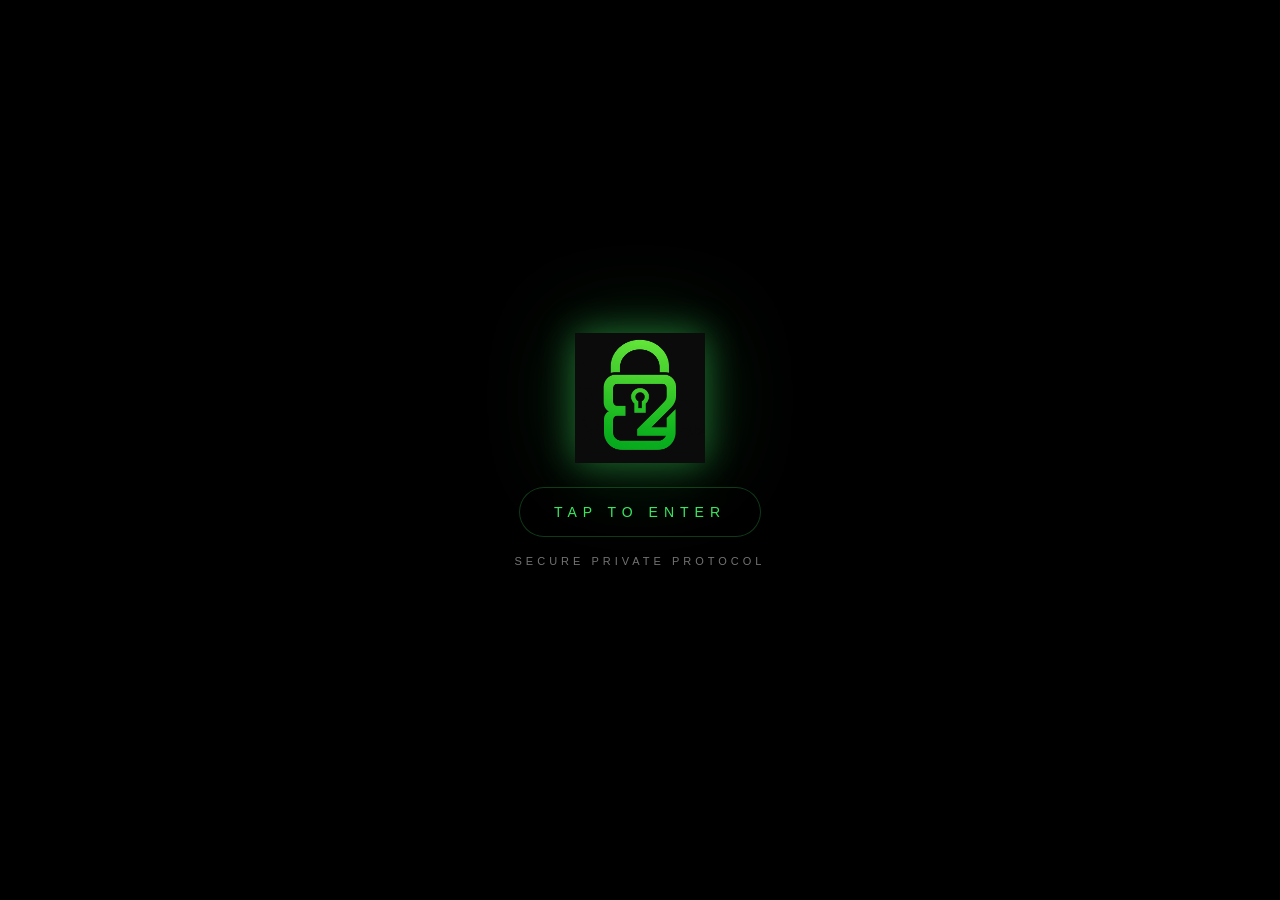
==== index.html @ a64d8795 "Add files via upload" ====
<!DOCTYPE html>
<html lang="it">
<head>
<meta charset="UTF-8">
<meta name="viewport" content="width=device-width,height=device-height,initial-scale=1.0,user-scalable=no">

<title>GG84 — Secure Private Protocol</title>

<style>

html,
body{
    margin:0;
    padding:0;
    width:100%;
    height:100%;
    overflow:hidden;
    background:#000;
    font-family:Arial,sans-serif;
}

/* ───────────────────────────── */

#introVideo{
    position:fixed;
    inset:0;
    width:100%;
    height:100%;
    object-fit:cover;
    background:#000;
}

/* ───────────────────────────── */

#overlay{
    position:fixed;
    inset:0;

    display:flex;
    flex-direction:column;
    align-items:center;
    justify-content:center;

    background:
    radial-gradient(
        circle at center,
        rgba(0,0,0,0.15),
        rgba(0,0,0,0.72)
    );

    z-index:20;

    backdrop-filter:blur(2px);

    transition:opacity 0.6s ease;
}

/* ───────────────────────────── */

#logo{
    width:130px;
    height:130px;
    object-fit:contain;

    margin-bottom:24px;

    filter:
        drop-shadow(0 0 18px rgba(57,231,95,0.45))
        drop-shadow(0 0 42px rgba(57,231,95,0.18));
}

/* ───────────────────────────── */

#enter{
    color:#39e75f;

    font-size:14px;
    letter-spacing:6px;

    padding:16px 34px;

    border:1px solid rgba(57,231,95,0.25);
    border-radius:40px;

    background:rgba(0,0,0,0.35);

    backdrop-filter:blur(10px);

    cursor:pointer;

    transition:0.25s;

    user-select:none;
}

#enter:hover{
    transform:scale(1.03);

    border-color:rgba(57,231,95,0.55);

    box-shadow:
        0 0 20px rgba(57,231,95,0.18),
        0 0 60px rgba(57,231,95,0.08);
}

/* ───────────────────────────── */

#subtitle{
    margin-top:18px;

    color:rgba(255,255,255,0.45);

    font-size:11px;

    letter-spacing:4px;
}

/* ───────────────────────────── */

#skip{
    position:fixed;

    bottom:38px;
    left:50%;

    transform:translateX(-50%);

    z-index:15;

    color:rgba(255,255,255,0.45);

    font-size:12px;

    letter-spacing:4px;

    padding:10px 18px;

    border:1px solid rgba(255,255,255,0.08);
    border-radius:30px;

    backdrop-filter:blur(10px);

    cursor:pointer;

    transition:0.25s;

    display:none;
}

#skip:hover{
    color:#39e75f;

    border-color:rgba(57,231,95,0.35);

    box-shadow:0 0 20px rgba(57,231,95,0.18);
}

</style>
</head>

<body>

<!-- VIDEO -->

<video
    id="introVideo"
    playsinline
    preload="auto"
>
    <source src="index.mp4" type="video/mp4">
</video>

<!-- OVERLAY ENTER -->

<div id="overlay">

    <img
        src="logo3.png"
        id="logo"
        alt="GG84 Logo"
    >

    <div id="enter">
        TAP TO ENTER
    </div>

    <div id="subtitle">
        SECURE PRIVATE PROTOCOL
    </div>

</div>

<!-- SKIP -->

<div id="skip">
    TAP TO SKIP
</div>

<script>

const video     = document.getElementById("introVideo");
const overlay   = document.getElementById("overlay");
const enterBtn  = document.getElementById("enter");
const skipBtn   = document.getElementById("skip");

/* ───────────────────────────── */

function goHome(){

    window.location.href = "home.html";

}

/* ───────────────────────────── */

async function startExperience(){

    try{

        overlay.style.opacity = "0";

        setTimeout(() => {

            overlay.style.display = "none";

        }, 600);

        skipBtn.style.display = "block";

        video.muted = false;

        video.volume = 1;

        await video.play();

    }catch(err){

        console.log(err);

    }

}

/* ───────────────────────────── */

// TAP TO ENTER

enterBtn.addEventListener("click", startExperience);

/* ───────────────────────────── */

// redirect fine video

video.addEventListener("ended", goHome);

/* ───────────────────────────── */

// skip manuale

skipBtn.addEventListener("click", goHome);

</script>

</body>
</html>
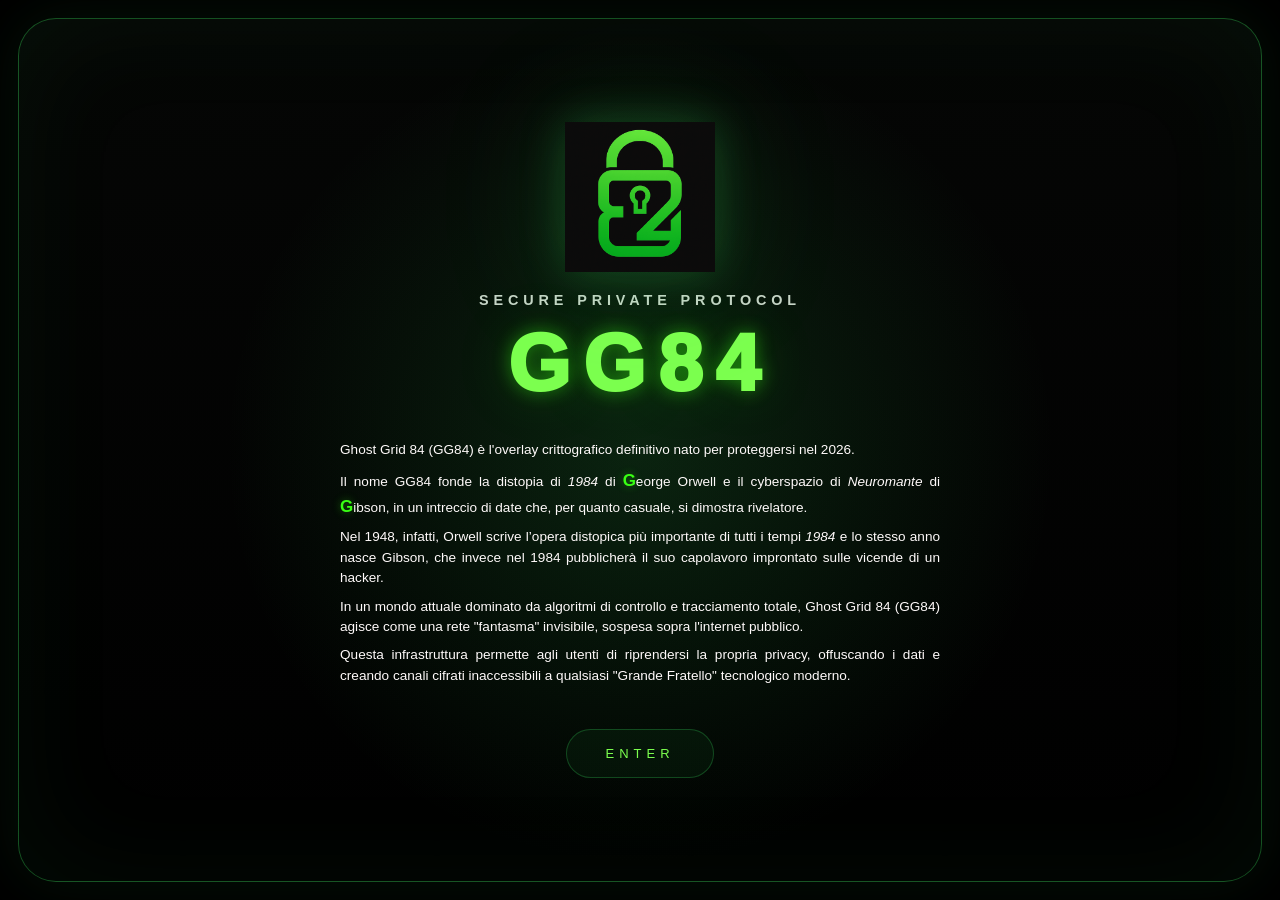
==== commit 8a116075: "Add files via upload" ====
--- a/index.html
+++ b/index.html
@@ -1,265 +1,256 @@
-<!DOCTYPE html>
-<html lang="it">
-<head>
-<meta charset="UTF-8">
-<meta name="viewport" content="width=device-width,height=device-height,initial-scale=1.0,user-scalable=no">
-
-<title>GG84 — Secure Private Protocol</title>
-
-<style>
-
-html,
-body{
-    margin:0;
-    padding:0;
-    width:100%;
-    height:100%;
-    overflow:hidden;
-    background:#000;
-    font-family:Arial,sans-serif;
-}
-
-/* ───────────────────────────── */
-
-#introVideo{
-    position:fixed;
-    inset:0;
-    width:100%;
-    height:100%;
-    object-fit:cover;
-    background:#000;
-}
-
-/* ───────────────────────────── */
-
-#overlay{
-    position:fixed;
-    inset:0;
-
-    display:flex;
-    flex-direction:column;
-    align-items:center;
-    justify-content:center;
-
-    background:
-    radial-gradient(
-        circle at center,
-        rgba(0,0,0,0.15),
-        rgba(0,0,0,0.72)
-    );
-
-    z-index:20;
-
-    backdrop-filter:blur(2px);
-
-    transition:opacity 0.6s ease;
-}
-
-/* ───────────────────────────── */
-
-#logo{
-    width:130px;
-    height:130px;
-    object-fit:contain;
-
-    margin-bottom:24px;
-
-    filter:
-        drop-shadow(0 0 18px rgba(57,231,95,0.45))
-        drop-shadow(0 0 42px rgba(57,231,95,0.18));
-}
-
-/* ───────────────────────────── */
-
-#enter{
-    color:#39e75f;
-
-    font-size:14px;
-    letter-spacing:6px;
-
-    padding:16px 34px;
-
-    border:1px solid rgba(57,231,95,0.25);
-    border-radius:40px;
-
-    background:rgba(0,0,0,0.35);
-
-    backdrop-filter:blur(10px);
-
-    cursor:pointer;
-
-    transition:0.25s;
-
-    user-select:none;
-}
-
-#enter:hover{
-    transform:scale(1.03);
-
-    border-color:rgba(57,231,95,0.55);
-
-    box-shadow:
-        0 0 20px rgba(57,231,95,0.18),
-        0 0 60px rgba(57,231,95,0.08);
-}
-
-/* ───────────────────────────── */
-
-#subtitle{
-    margin-top:18px;
-
-    color:rgba(255,255,255,0.45);
-
-    font-size:11px;
-
-    letter-spacing:4px;
-}
-
-/* ───────────────────────────── */
-
-#skip{
-    position:fixed;
-
-    bottom:38px;
-    left:50%;
-
-    transform:translateX(-50%);
-
-    z-index:15;
-
-    color:rgba(255,255,255,0.45);
-
-    font-size:12px;
-
-    letter-spacing:4px;
-
-    padding:10px 18px;
-
-    border:1px solid rgba(255,255,255,0.08);
-    border-radius:30px;
-
-    backdrop-filter:blur(10px);
-
-    cursor:pointer;
-
-    transition:0.25s;
-
-    display:none;
-}
-
-#skip:hover{
-    color:#39e75f;
-
-    border-color:rgba(57,231,95,0.35);
-
-    box-shadow:0 0 20px rgba(57,231,95,0.18);
-}
-
-</style>
-</head>
-
-<body>
-
-<!-- VIDEO -->
-
-<video
-    id="introVideo"
-    playsinline
-    preload="auto"
->
-    <source src="index.mp4" type="video/mp4">
-</video>
-
-<!-- OVERLAY ENTER -->
-
-<div id="overlay">
-
-    <img
-        src="logo3.png"
-        id="logo"
-        alt="GG84 Logo"
-    >
-
-    <div id="enter">
-        TAP TO ENTER
-    </div>
-
-    <div id="subtitle">
-        SECURE PRIVATE PROTOCOL
-    </div>
-
-</div>
-
-<!-- SKIP -->
-
-<div id="skip">
-    TAP TO SKIP
-</div>
-
-<script>
-
-const video     = document.getElementById("introVideo");
-const overlay   = document.getElementById("overlay");
-const enterBtn  = document.getElementById("enter");
-const skipBtn   = document.getElementById("skip");
-
-/* ───────────────────────────── */
-
-function goHome(){
-
-    window.location.href = "home.html";
-
-}
-
-/* ───────────────────────────── */
-
-async function startExperience(){
-
-    try{
-
-        overlay.style.opacity = "0";
-
-        setTimeout(() => {
-
-            overlay.style.display = "none";
-
-        }, 600);
-
-        skipBtn.style.display = "block";
-
-        video.muted = false;
-
-        video.volume = 1;
-
-        await video.play();
-
-    }catch(err){
-
-        console.log(err);
-
-    }
-
-}
-
-/* ───────────────────────────── */
-
-// TAP TO ENTER
-
-enterBtn.addEventListener("click", startExperience);
-
-/* ───────────────────────────── */
-
-// redirect fine video
-
-video.addEventListener("ended", goHome);
-
-/* ───────────────────────────── */
-
-// skip manuale
-
-skipBtn.addEventListener("click", goHome);
-
-</script>
-
-</body>
+<!DOCTYPE html>
+<html lang="it">
+<head>
+<meta charset="UTF-8">
+<meta name="viewport" content="width=device-width,height=device-height,initial-scale=1.0,user-scalable=no">
+
+<title>GG84 — Secure Private Protocol</title>
+
+<style>
+
+:root{
+    --green:#39ff14;
+    --green-soft:#39e75f;
+    --green-glow:rgba(57,231,95,0.18);
+
+    --bg:#000;
+    --text:#e8f5ea;
+    --muted:#7a8c7d;
+}
+
+*{
+    margin:0;
+    padding:0;
+    box-sizing:border-box;
+}
+
+html,
+body{
+    width:100%;
+    height:100%;
+    overflow:hidden;
+
+    background:#000;
+
+    font-family:
+    "Segoe UI",
+    Arial,
+    sans-serif;
+
+    color:var(--text);
+}
+
+/* ───────────────────────────── */
+
+.cover{
+
+    position:fixed;
+
+    top:18px;
+    left:18px;
+    right:18px;
+    bottom:18px;
+
+    display:flex;
+    flex-direction:column;
+
+    align-items:center;
+    justify-content:center;
+
+    text-align:center;
+
+    overflow:hidden;
+
+    border:1px solid rgba(57,231,95,0.35);
+
+    border-radius:38px;
+
+    box-shadow:
+        inset 0 0 120px rgba(57,231,95,0.05),
+        0 0 60px rgba(57,231,95,0.08);
+
+    background:
+    radial-gradient(
+        circle at center,
+        rgba(57,231,95,0.14),
+        transparent 55%
+    ),
+    linear-gradient(
+        180deg,
+        #050605 0%,
+        #000 100%
+    );
+}
+
+/* ───────────────────────────── */
+
+.cover img.logo{
+
+    width:150px;
+    height:150px;
+
+    object-fit:contain;
+
+    margin-bottom:20px;
+
+    filter:
+        drop-shadow(0 0 22px rgba(57,231,95,0.22))
+        drop-shadow(0 0 60px rgba(57,231,95,0.14));
+}
+
+/* ───────────────────────────── */
+
+.subtitle{
+
+    margin-bottom:10px;
+
+    font-size:0.9rem;
+
+    font-weight:700;
+
+    letter-spacing:0.34em;
+
+    color:#c8d5c8;
+
+    text-transform:uppercase;
+}
+
+/* ───────────────────────────── */
+
+h1{
+
+    margin:0;
+
+    font-size:5rem;
+
+    font-weight:950;
+
+    letter-spacing:0.16em;
+
+    color:#7cff4f;
+
+    text-shadow:
+        0 0 18px rgba(57,255,20,0.45),
+        0 0 60px rgba(57,255,20,0.18);
+}
+
+/* ───────────────────────────── */
+
+.tagline{
+
+    margin-top:30px;
+
+    font-size:0.85rem;
+
+    line-height:1.5;
+
+    color:#FFFAFA;
+
+    max-width:600px;
+
+    font-weight:500;
+    
+    text-align:justify;
+    text-justify:inter-word;
+}
+
+.tagline p {
+    margin-bottom: 8px;
+}
+
+.tagline i {
+    font-style: italic;
+}
+
+/* Evidenziazione unica per le due G iniziali dell'acronimo */
+.highlight-g {
+    color: var(--green);
+    font-size: 1.25em;
+    font-weight: 800;
+    display: inline-block;
+    text-shadow: 0 0 8px rgba(57,255,20,0.4);
+}
+
+/* Nuova classe per impedire l'andata a capo del nome completo */
+.keep-together {
+    white-space: nowrap;
+}
+
+/* ───────────────────────────── */
+
+.enter{
+
+    margin-top:35px;
+
+    padding:16px 38px;
+
+    border-radius:999px;
+
+    border:1px solid rgba(57,231,95,0.25);
+
+    background:rgba(57,231,95,0.05);
+
+    color:#7cff4f;
+
+    font-size:13px;
+
+    letter-spacing:5px;
+
+    cursor:pointer;
+
+    transition:0.25s;
+}
+
+.enter:hover{
+
+    transform:scale(1.03);
+
+    border-color:rgba(57,231,95,0.55);
+
+    box-shadow:
+        0 0 20px rgba(57,231,95,0.18),
+        0 0 60px rgba(57,231,95,0.08);
+}
+
+</style>
+</head>
+
+<body>
+
+<div class="cover">
+
+    <img
+        src="logo3.png"
+        alt="GG84"
+        class="logo"
+    >
+
+    <div class="subtitle">
+        SECURE PRIVATE PROTOCOL
+    </div>
+
+    <h1>
+        GG84
+    </h1>
+
+    <div class="tagline">
+        <p>Ghost Grid 84 (GG84) è l'overlay crittografico definitivo nato per proteggersi nel 2026.</p>
+        
+        <p>Il nome GG84 fonde la distopia di <i>1984</i> di <span class="highlight-g">G</span>eorge Orwell e il cyberspazio di <i>Neuromante</i> di <span class="keep-together"><span class="highlight-g">G</span>ibson</span>, in un intreccio di date che, per quanto casuale, si dimostra rivelatore.</p>
+        
+        <p>Nel 1948, infatti, Orwell scrive l’opera distopica più importante di tutti i tempi <i>1984</i> e lo stesso anno nasce Gibson, che invece nel 1984 pubblicherà il suo capolavoro improntato sulle vicende di un hacker.</p>
+        
+        <p>In un mondo attuale dominato da algoritmi di controllo e tracciamento totale, Ghost Grid 84 (GG84) agisce come una rete "fantasma" invisibile, sospesa sopra l'internet pubblico.</p>
+        
+        <p>Questa infrastruttura permette agli utenti di riprendersi la propria privacy, offuscando i dati e creando canali cifrati inaccessibili a qualsiasi "Grande Fratello" tecnologico moderno.</p>
+    </div>
+
+    <div class="enter"
+         onclick="location.href='intro.html'">
+        ENTER
+    </div>
+
+</div>
+
+</body>
 </html>
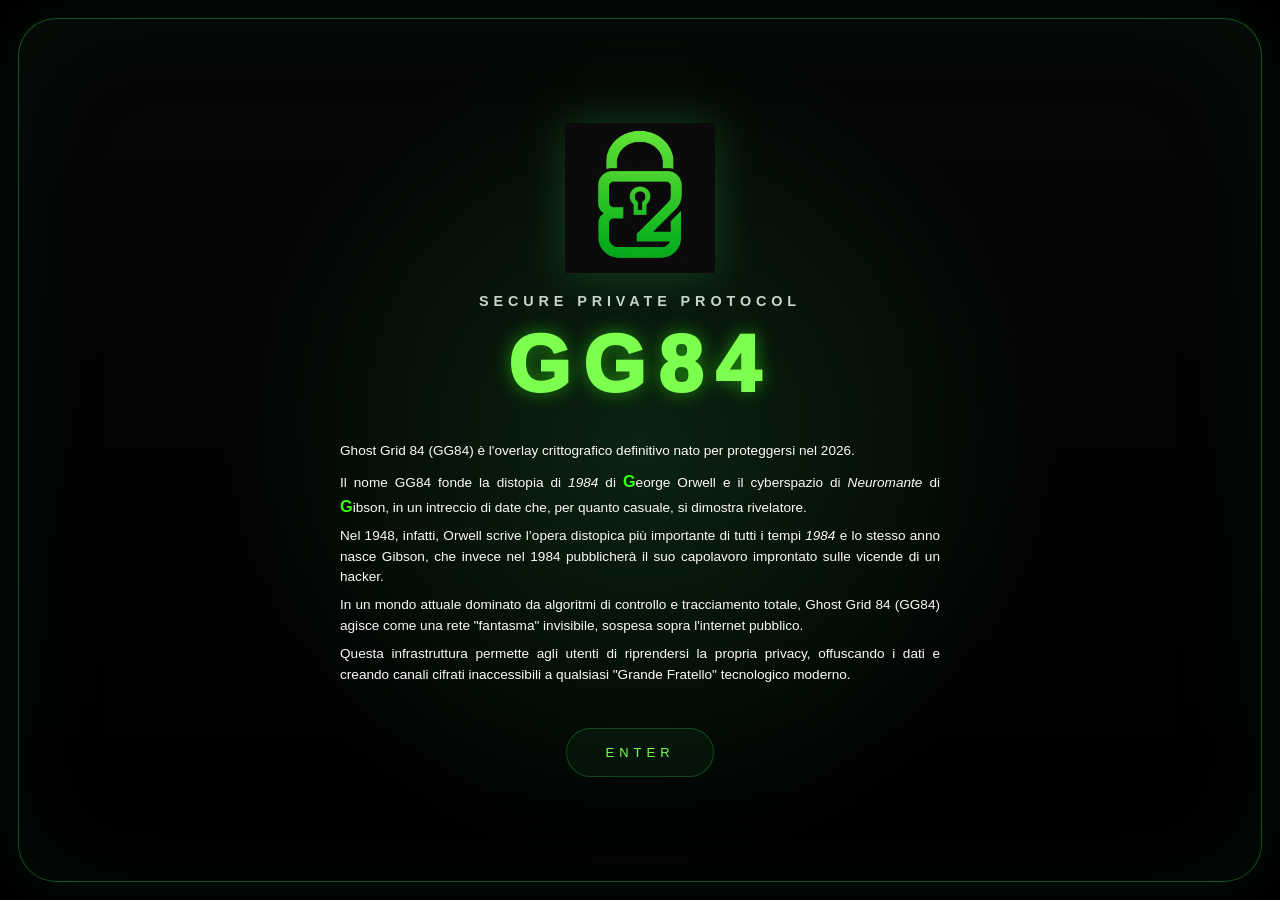
==== commit 2704da27: "Add files via upload" ====
--- a/index.html
+++ b/index.html
@@ -1,256 +1,130 @@
-<!DOCTYPE html>
-<html lang="it">
-<head>
-<meta charset="UTF-8">
-<meta name="viewport" content="width=device-width,height=device-height,initial-scale=1.0,user-scalable=no">
-
-<title>GG84 — Secure Private Protocol</title>
-
-<style>
-
-:root{
-    --green:#39ff14;
-    --green-soft:#39e75f;
-    --green-glow:rgba(57,231,95,0.18);
-
-    --bg:#000;
-    --text:#e8f5ea;
-    --muted:#7a8c7d;
-}
-
-*{
-    margin:0;
-    padding:0;
-    box-sizing:border-box;
-}
-
-html,
-body{
-    width:100%;
-    height:100%;
-    overflow:hidden;
-
-    background:#000;
-
-    font-family:
-    "Segoe UI",
-    Arial,
-    sans-serif;
-
-    color:var(--text);
-}
-
-/* ───────────────────────────── */
-
-.cover{
-
-    position:fixed;
-
-    top:18px;
-    left:18px;
-    right:18px;
-    bottom:18px;
-
-    display:flex;
-    flex-direction:column;
-
-    align-items:center;
-    justify-content:center;
-
-    text-align:center;
-
-    overflow:hidden;
-
-    border:1px solid rgba(57,231,95,0.35);
-
-    border-radius:38px;
-
-    box-shadow:
-        inset 0 0 120px rgba(57,231,95,0.05),
-        0 0 60px rgba(57,231,95,0.08);
-
-    background:
-    radial-gradient(
-        circle at center,
-        rgba(57,231,95,0.14),
-        transparent 55%
-    ),
-    linear-gradient(
-        180deg,
-        #050605 0%,
-        #000 100%
-    );
-}
-
-/* ───────────────────────────── */
-
-.cover img.logo{
-
-    width:150px;
-    height:150px;
-
-    object-fit:contain;
-
-    margin-bottom:20px;
-
-    filter:
-        drop-shadow(0 0 22px rgba(57,231,95,0.22))
-        drop-shadow(0 0 60px rgba(57,231,95,0.14));
-}
-
-/* ───────────────────────────── */
-
-.subtitle{
-
-    margin-bottom:10px;
-
-    font-size:0.9rem;
-
-    font-weight:700;
-
-    letter-spacing:0.34em;
-
-    color:#c8d5c8;
-
-    text-transform:uppercase;
-}
-
-/* ───────────────────────────── */
-
-h1{
-
-    margin:0;
-
-    font-size:5rem;
-
-    font-weight:950;
-
-    letter-spacing:0.16em;
-
-    color:#7cff4f;
-
-    text-shadow:
-        0 0 18px rgba(57,255,20,0.45),
-        0 0 60px rgba(57,255,20,0.18);
-}
-
-/* ───────────────────────────── */
-
-.tagline{
-
-    margin-top:30px;
-
-    font-size:0.85rem;
-
-    line-height:1.5;
-
-    color:#FFFAFA;
-
-    max-width:600px;
-
-    font-weight:500;
-    
-    text-align:justify;
-    text-justify:inter-word;
-}
-
-.tagline p {
-    margin-bottom: 8px;
-}
-
-.tagline i {
-    font-style: italic;
-}
-
-/* Evidenziazione unica per le due G iniziali dell'acronimo */
-.highlight-g {
-    color: var(--green);
-    font-size: 1.25em;
-    font-weight: 800;
-    display: inline-block;
-    text-shadow: 0 0 8px rgba(57,255,20,0.4);
-}
-
-/* Nuova classe per impedire l'andata a capo del nome completo */
-.keep-together {
-    white-space: nowrap;
-}
-
-/* ───────────────────────────── */
-
-.enter{
-
-    margin-top:35px;
-
-    padding:16px 38px;
-
-    border-radius:999px;
-
-    border:1px solid rgba(57,231,95,0.25);
-
-    background:rgba(57,231,95,0.05);
-
-    color:#7cff4f;
-
-    font-size:13px;
-
-    letter-spacing:5px;
-
-    cursor:pointer;
-
-    transition:0.25s;
-}
-
-.enter:hover{
-
-    transform:scale(1.03);
-
-    border-color:rgba(57,231,95,0.55);
-
-    box-shadow:
-        0 0 20px rgba(57,231,95,0.18),
-        0 0 60px rgba(57,231,95,0.08);
-}
-
-</style>
-</head>
-
-<body>
-
-<div class="cover">
-
-    <img
-        src="logo3.png"
-        alt="GG84"
-        class="logo"
-    >
-
-    <div class="subtitle">
-        SECURE PRIVATE PROTOCOL
-    </div>
-
-    <h1>
-        GG84
-    </h1>
-
-    <div class="tagline">
-        <p>Ghost Grid 84 (GG84) è l'overlay crittografico definitivo nato per proteggersi nel 2026.</p>
-        
-        <p>Il nome GG84 fonde la distopia di <i>1984</i> di <span class="highlight-g">G</span>eorge Orwell e il cyberspazio di <i>Neuromante</i> di <span class="keep-together"><span class="highlight-g">G</span>ibson</span>, in un intreccio di date che, per quanto casuale, si dimostra rivelatore.</p>
-        
-        <p>Nel 1948, infatti, Orwell scrive l’opera distopica più importante di tutti i tempi <i>1984</i> e lo stesso anno nasce Gibson, che invece nel 1984 pubblicherà il suo capolavoro improntato sulle vicende di un hacker.</p>
-        
-        <p>In un mondo attuale dominato da algoritmi di controllo e tracciamento totale, Ghost Grid 84 (GG84) agisce come una rete "fantasma" invisibile, sospesa sopra l'internet pubblico.</p>
-        
-        <p>Questa infrastruttura permette agli utenti di riprendersi la propria privacy, offuscando i dati e creando canali cifrati inaccessibili a qualsiasi "Grande Fratello" tecnologico moderno.</p>
-    </div>
-
-    <div class="enter"
-         onclick="location.href='intro.html'">
-        ENTER
-    </div>
-
-</div>
-
-</body>
+<!DOCTYPE html>
+<html lang="it">
+<head>
+<meta charset="UTF-8">
+<meta name="viewport" content="width=device-width, initial-scale=1.0, user-scalable=no">
+<title>GG84 — Secure Private Protocol</title>
+<style>
+:root{
+    --green:#39ff14;
+    --green-soft:#39e75f;
+    --green-glow:rgba(57,231,95,0.18);
+    --bg:#000;
+    --text:#e8f5ea;
+    --muted:#7a8c7d;
+}
+* {
+    margin:0;
+    padding:0;
+    box-sizing:border-box;
+}
+html, body{
+    width:100%;
+    height:100%;
+    overflow:hidden;
+    background:#000;
+    font-family:"Segoe UI", Arial, sans-serif;
+    color:var(--text);
+}
+.cover{
+    position:fixed;
+    top:12px; left:12px; right:12px; bottom:12px;
+    display:flex;
+    flex-direction:column;
+    align-items:center;
+    justify-content:center;
+    text-align:center;
+    overflow:hidden;
+    border:1px solid rgba(57,231,95,0.35);
+    border-radius:24px;
+    padding: 20px;
+    box-shadow: inset 0 0 120px rgba(57,231,95,0.05), 0 0 60px rgba(57,231,95,0.08);
+    background: radial-gradient(circle at center, rgba(57,231,95,0.14), transparent 55%), linear-gradient(180deg, #050605 0%, #000 100%);
+}
+.cover img.logo{
+    width:100px;
+    height:100px;
+    object-fit:contain;
+    margin-bottom:15px;
+    filter: drop-shadow(0 0 22px rgba(57,231,95,0.22));
+}
+.subtitle{
+    margin-bottom:8px;
+    font-size:0.75rem;
+    font-weight:700;
+    letter-spacing:0.25em;
+    color:#c8d5c8;
+    text-transform:uppercase;
+}
+h1{
+    margin:0;
+    font-size:3rem;
+    font-weight:950;
+    letter-spacing:0.1em;
+    color:#7cff4f;
+    text-shadow: 0 0 18px rgba(57,255,20,0.45);
+}
+.tagline{
+    margin-top:20px;
+    font-size:0.75rem;
+    line-height:1.4;
+    color:#FFFAFA;
+    max-width:540px;
+    font-weight:500;
+    text-align:justify;
+    text-justify:inter-word;
+}
+.tagline p { margin-bottom: 6px; }
+.tagline i { font-style: italic; }
+.highlight-g {
+    color: var(--green);
+    font-size: 1.2em;
+    font-weight: 800;
+    display: inline-block;
+}
+.keep-together { white-space: nowrap; }
+.enter{
+    margin-top:25px;
+    padding:12px 30px;
+    border-radius:999px;
+    border:1px solid rgba(57,231,95,0.25);
+    background:rgba(57,231,95,0.05);
+    color:#7cff4f;
+    font-size:11px;
+    letter-spacing:4px;
+    cursor:pointer;
+    transition:0.25s;
+}
+.enter:hover{
+    transform:scale(1.03);
+    border-color:rgba(57,231,95,0.55);
+}
+
+/* Ottimizzazioni per schermi Desktop superiori a 768px */
+@media (min-width: 768px) {
+    .cover { top:18px; left:18px; right:18px; bottom:18px; border-radius:38px; padding:40px; }
+    .cover img.logo { width:150px; height:150px; margin-bottom:20px; }
+    .subtitle { font-size:0.9rem; letter-spacing:0.34em; margin-bottom:10px; }
+    h1 { font-size:5rem; letter-spacing:0.16em; }
+    .tagline { margin-top:30px; font-size:0.85rem; line-height:1.5; max-width:600px; }
+    .tagline p { margin-bottom: 8px; }
+    .enter { margin-top:35px; padding:16px 38px; font-size:13px; letter-spacing:5px; }
+}
+</style>
+</head>
+<body>
+<div class="cover">
+    <img src="logo3.png" alt="GG84" class="logo">
+    <div class="subtitle">SECURE PRIVATE PROTOCOL</div>
+    <h1>GG84</h1>
+    <div class="tagline">
+        <p>Ghost Grid 84 (GG84) è l'overlay crittografico definitivo nato per proteggersi nel 2026.</p>
+        <p>Il nome GG84 fonde la distopia di <i>1984</i> di <span class="highlight-g">G</span>eorge Orwell e il cyberspazio di <i>Neuromante</i> di <span class="keep-together"><span class="highlight-g">G</span>ibson</span>, in un intreccio di date che, per quanto casuale, si dimostra rivelatore.</p>
+        <p>Nel 1948, infatti, Orwell scrive l’opera distopica più importante di tutti i tempi <i>1984</i> e lo stesso anno nasce Gibson, che invece nel 1984 pubblicherà il suo capolavoro improntato sulle vicende di un hacker.</p>
+        <p>In un mondo attuale dominato da algoritmi di controllo e tracciamento totale, Ghost Grid 84 (GG84) agisce come una rete "fantasma" invisibile, sospesa sopra l'internet pubblico.</p>
+        <p>Questa infrastruttura permette agli utenti di riprendersi la propria privacy, offuscando i dati e creando canali cifrati inaccessibili a qualsiasi "Grande Fratello" tecnologico moderno.</p>
+    </div>
+    <div class="enter" onclick="location.href='home.html'">ENTER</div>
+</div>
+</body>
 </html>
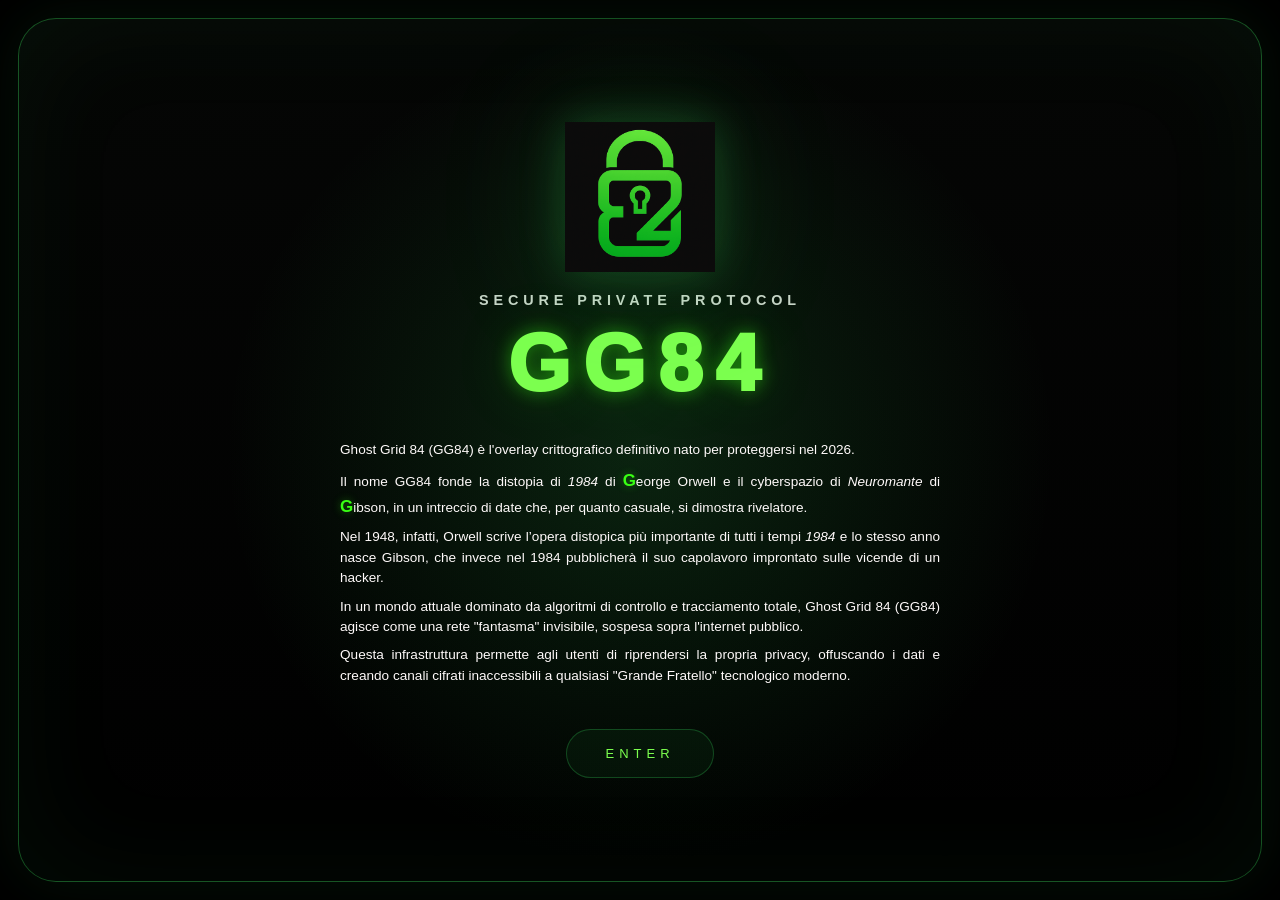
==== commit 3ec91bac: "Add files via upload" ====
--- a/index.html
+++ b/index.html
@@ -1,130 +1,388 @@
-<!DOCTYPE html>
-<html lang="it">
-<head>
-<meta charset="UTF-8">
-<meta name="viewport" content="width=device-width, initial-scale=1.0, user-scalable=no">
-<title>GG84 — Secure Private Protocol</title>
-<style>
-:root{
-    --green:#39ff14;
-    --green-soft:#39e75f;
-    --green-glow:rgba(57,231,95,0.18);
-    --bg:#000;
-    --text:#e8f5ea;
-    --muted:#7a8c7d;
-}
-* {
-    margin:0;
-    padding:0;
-    box-sizing:border-box;
-}
-html, body{
-    width:100%;
-    height:100%;
-    overflow:hidden;
-    background:#000;
-    font-family:"Segoe UI", Arial, sans-serif;
-    color:var(--text);
-}
-.cover{
-    position:fixed;
-    top:12px; left:12px; right:12px; bottom:12px;
-    display:flex;
-    flex-direction:column;
-    align-items:center;
-    justify-content:center;
-    text-align:center;
-    overflow:hidden;
-    border:1px solid rgba(57,231,95,0.35);
-    border-radius:24px;
-    padding: 20px;
-    box-shadow: inset 0 0 120px rgba(57,231,95,0.05), 0 0 60px rgba(57,231,95,0.08);
-    background: radial-gradient(circle at center, rgba(57,231,95,0.14), transparent 55%), linear-gradient(180deg, #050605 0%, #000 100%);
-}
-.cover img.logo{
-    width:100px;
-    height:100px;
-    object-fit:contain;
-    margin-bottom:15px;
-    filter: drop-shadow(0 0 22px rgba(57,231,95,0.22));
-}
-.subtitle{
-    margin-bottom:8px;
-    font-size:0.75rem;
-    font-weight:700;
-    letter-spacing:0.25em;
-    color:#c8d5c8;
-    text-transform:uppercase;
-}
-h1{
-    margin:0;
-    font-size:3rem;
-    font-weight:950;
-    letter-spacing:0.1em;
-    color:#7cff4f;
-    text-shadow: 0 0 18px rgba(57,255,20,0.45);
-}
-.tagline{
-    margin-top:20px;
-    font-size:0.75rem;
-    line-height:1.4;
-    color:#FFFAFA;
-    max-width:540px;
-    font-weight:500;
-    text-align:justify;
-    text-justify:inter-word;
-}
-.tagline p { margin-bottom: 6px; }
-.tagline i { font-style: italic; }
-.highlight-g {
-    color: var(--green);
-    font-size: 1.2em;
-    font-weight: 800;
-    display: inline-block;
-}
-.keep-together { white-space: nowrap; }
-.enter{
-    margin-top:25px;
-    padding:12px 30px;
-    border-radius:999px;
-    border:1px solid rgba(57,231,95,0.25);
-    background:rgba(57,231,95,0.05);
-    color:#7cff4f;
-    font-size:11px;
-    letter-spacing:4px;
-    cursor:pointer;
-    transition:0.25s;
-}
-.enter:hover{
-    transform:scale(1.03);
-    border-color:rgba(57,231,95,0.55);
-}
-
-/* Ottimizzazioni per schermi Desktop superiori a 768px */
-@media (min-width: 768px) {
-    .cover { top:18px; left:18px; right:18px; bottom:18px; border-radius:38px; padding:40px; }
-    .cover img.logo { width:150px; height:150px; margin-bottom:20px; }
-    .subtitle { font-size:0.9rem; letter-spacing:0.34em; margin-bottom:10px; }
-    h1 { font-size:5rem; letter-spacing:0.16em; }
-    .tagline { margin-top:30px; font-size:0.85rem; line-height:1.5; max-width:600px; }
-    .tagline p { margin-bottom: 8px; }
-    .enter { margin-top:35px; padding:16px 38px; font-size:13px; letter-spacing:5px; }
-}
-</style>
-</head>
-<body>
-<div class="cover">
-    <img src="logo3.png" alt="GG84" class="logo">
-    <div class="subtitle">SECURE PRIVATE PROTOCOL</div>
-    <h1>GG84</h1>
-    <div class="tagline">
-        <p>Ghost Grid 84 (GG84) è l'overlay crittografico definitivo nato per proteggersi nel 2026.</p>
-        <p>Il nome GG84 fonde la distopia di <i>1984</i> di <span class="highlight-g">G</span>eorge Orwell e il cyberspazio di <i>Neuromante</i> di <span class="keep-together"><span class="highlight-g">G</span>ibson</span>, in un intreccio di date che, per quanto casuale, si dimostra rivelatore.</p>
-        <p>Nel 1948, infatti, Orwell scrive l’opera distopica più importante di tutti i tempi <i>1984</i> e lo stesso anno nasce Gibson, che invece nel 1984 pubblicherà il suo capolavoro improntato sulle vicende di un hacker.</p>
-        <p>In un mondo attuale dominato da algoritmi di controllo e tracciamento totale, Ghost Grid 84 (GG84) agisce come una rete "fantasma" invisibile, sospesa sopra l'internet pubblico.</p>
-        <p>Questa infrastruttura permette agli utenti di riprendersi la propria privacy, offuscando i dati e creando canali cifrati inaccessibili a qualsiasi "Grande Fratello" tecnologico moderno.</p>
-    </div>
-    <div class="enter" onclick="location.href='home.html'">ENTER</div>
-</div>
-</body>
+<!DOCTYPE html>
+<html lang="it">
+<head>
+<meta charset="UTF-8">
+<meta name="viewport" content="width=device-width, initial-scale=1.0, viewport-fit=cover">
+
+<title>GG84 — Secure Private Protocol</title>
+
+<style>
+
+:root{
+    --green:#39ff14;
+    --green-soft:#39e75f;
+    --green-glow:rgba(57,231,95,0.18);
+
+    --bg:#000;
+    --text:#e8f5ea;
+    --muted:#7a8c7d;
+}
+
+*{
+    margin:0;
+    padding:0;
+    box-sizing:border-box;
+}
+
+html,
+body{
+    width:100%;
+    height:100%;
+    overflow:hidden;
+
+    background:#000;
+
+    font-family:
+    "Segoe UI",
+    Arial,
+    sans-serif;
+
+    color:var(--text);
+}
+
+/* ───────────────────────────── */
+
+.cover{
+
+    position:fixed;
+
+    top:18px;
+    left:18px;
+    right:18px;
+    bottom:18px;
+
+    display:flex;
+    flex-direction:column;
+
+    align-items:center;
+    justify-content:center;
+
+    text-align:center;
+
+    overflow:hidden;
+
+    border:1px solid rgba(57,231,95,0.35);
+
+    border-radius:38px;
+
+    box-shadow:
+        inset 0 0 120px rgba(57,231,95,0.05),
+        0 0 60px rgba(57,231,95,0.08);
+
+    background:
+    radial-gradient(
+        circle at center,
+        rgba(57,231,95,0.14),
+        transparent 55%
+    ),
+    linear-gradient(
+        180deg,
+        #050605 0%,
+        #000 100%
+    );
+}
+
+/* ───────────────────────────── */
+
+.cover img.logo{
+
+    width:150px;
+    height:150px;
+
+    object-fit:contain;
+
+    margin-bottom:20px;
+
+    filter:
+        drop-shadow(0 0 22px rgba(57,231,95,0.22))
+        drop-shadow(0 0 60px rgba(57,231,95,0.14));
+}
+
+/* ───────────────────────────── */
+
+.subtitle{
+
+    margin-bottom:10px;
+
+    font-size:0.9rem;
+
+    font-weight:700;
+
+    letter-spacing:0.34em;
+
+    color:#c8d5c8;
+
+    text-transform:uppercase;
+}
+
+/* ───────────────────────────── */
+
+h1{
+
+    margin:0;
+
+    font-size:5rem;
+
+    font-weight:950;
+
+    letter-spacing:0.16em;
+
+    color:#7cff4f;
+
+    text-shadow:
+        0 0 18px rgba(57,255,20,0.45),
+        0 0 60px rgba(57,255,20,0.18);
+}
+
+/* ───────────────────────────── */
+
+.tagline{
+
+    margin-top:30px;
+
+    font-size:0.85rem;
+
+    line-height:1.5;
+
+    color:#FFFAFA;
+
+    max-width:600px;
+
+    font-weight:500;
+    
+    text-align:justify;
+    text-justify:inter-word;
+}
+
+.tagline p {
+    margin-bottom: 8px;
+}
+
+.tagline i {
+    font-style: italic;
+}
+
+/* Evidenziazione unica per le due G iniziali dell'acronimo */
+.highlight-g {
+    color: var(--green);
+    font-size: 1.25em;
+    font-weight: 800;
+    display: inline-block;
+    text-shadow: 0 0 8px rgba(57,255,20,0.4);
+}
+
+/* Nuova classe per impedire l'andata a capo del nome completo */
+.keep-together {
+    white-space: nowrap;
+}
+
+/* ───────────────────────────── */
+
+.enter{
+
+    margin-top:35px;
+
+    padding:16px 38px;
+
+    border-radius:999px;
+
+    border:1px solid rgba(57,231,95,0.25);
+
+    background:rgba(57,231,95,0.05);
+
+    color:#7cff4f;
+
+    font-size:13px;
+
+    letter-spacing:5px;
+
+    cursor:pointer;
+
+    transition:0.25s;
+}
+
+.enter:hover{
+
+    transform:scale(1.03);
+
+    border-color:rgba(57,231,95,0.55);
+
+    box-shadow:
+        0 0 20px rgba(57,231,95,0.18),
+        0 0 60px rgba(57,231,95,0.08);
+}
+
+
+/* ── GG84 MOBILE RESPONSIVE PATCH ───────────────────────────── */
+@media (max-width: 700px){
+
+    html,
+    body{
+        min-height:100%;
+        height:auto;
+        overflow-x:hidden;
+        overflow-y:auto;
+    }
+
+    .cover{
+        position:relative;
+        top:auto;
+        left:auto;
+        right:auto;
+        bottom:auto;
+
+        min-height:calc(100svh - 24px);
+        margin:12px;
+
+        padding:
+            calc(env(safe-area-inset-top, 0px) + 26px)
+            18px
+            calc(env(safe-area-inset-bottom, 0px) + 26px);
+
+        border-radius:28px;
+
+        justify-content:flex-start;
+    }
+
+    .cover img.logo{
+        width:104px;
+        height:104px;
+        margin-bottom:14px;
+    }
+
+    .subtitle{
+        font-size:0.62rem;
+        letter-spacing:0.22em;
+        margin-bottom:8px;
+        max-width:100%;
+        line-height:1.4;
+    }
+
+    h1{
+        font-size:clamp(2.6rem, 17vw, 4.3rem);
+        letter-spacing:0.11em;
+        line-height:1;
+    }
+
+    .tagline{
+        width:100%;
+        max-width:100%;
+        margin-top:22px;
+        font-size:0.78rem;
+        line-height:1.48;
+        text-align:left;
+        text-justify:auto;
+    }
+
+    .tagline p{
+        margin-bottom:8px;
+    }
+
+    .enter{
+        margin-top:24px;
+        padding:14px 26px;
+        font-size:11px;
+        letter-spacing:3px;
+    }
+}
+
+@media (max-width: 380px){
+    .cover{
+        margin:9px;
+        padding:22px 15px;
+        border-radius:24px;
+    }
+
+    .cover img.logo{
+        width:90px;
+        height:90px;
+    }
+
+    .tagline{
+        font-size:0.72rem;
+        line-height:1.42;
+    }
+
+    .enter{
+        margin-top:18px;
+    }
+}
+
+@media (orientation: landscape) and (max-height: 520px){
+    html,
+    body{
+        overflow:auto;
+    }
+
+    .cover{
+        position:relative;
+        min-height:calc(100svh - 20px);
+        margin:10px;
+        padding:22px 18px;
+        justify-content:center;
+    }
+
+    .cover img.logo{
+        width:82px;
+        height:82px;
+        margin-bottom:10px;
+    }
+
+    h1{
+        font-size:3rem;
+    }
+
+    .tagline{
+        margin-top:16px;
+        font-size:0.72rem;
+        line-height:1.35;
+    }
+
+    .enter{
+        margin-top:16px;
+        padding:12px 24px;
+    }
+}
+
+</style>
+</head>
+
+<body>
+
+<div class="cover">
+
+    <img
+        src="logo3.png"
+        alt="GG84"
+        class="logo"
+    >
+
+    <div class="subtitle">
+        SECURE PRIVATE PROTOCOL
+    </div>
+
+    <h1>
+        GG84
+    </h1>
+
+    <div class="tagline">
+        <p>Ghost Grid 84 (GG84) è l'overlay crittografico definitivo nato per proteggersi nel 2026.</p>
+        
+        <p>Il nome GG84 fonde la distopia di <i>1984</i> di <span class="highlight-g">G</span>eorge Orwell e il cyberspazio di <i>Neuromante</i> di <span class="keep-together"><span class="highlight-g">G</span>ibson</span>, in un intreccio di date che, per quanto casuale, si dimostra rivelatore.</p>
+        
+        <p>Nel 1948, infatti, Orwell scrive l’opera distopica più importante di tutti i tempi <i>1984</i> e lo stesso anno nasce Gibson, che invece nel 1984 pubblicherà il suo capolavoro improntato sulle vicende di un hacker.</p>
+        
+        <p>In un mondo attuale dominato da algoritmi di controllo e tracciamento totale, Ghost Grid 84 (GG84) agisce come una rete "fantasma" invisibile, sospesa sopra l'internet pubblico.</p>
+        
+        <p>Questa infrastruttura permette agli utenti di riprendersi la propria privacy, offuscando i dati e creando canali cifrati inaccessibili a qualsiasi "Grande Fratello" tecnologico moderno.</p>
+    </div>
+
+    <div class="enter"
+         onclick="location.href='intro.html'">
+        ENTER
+    </div>
+
+</div>
+
+</body>
 </html>
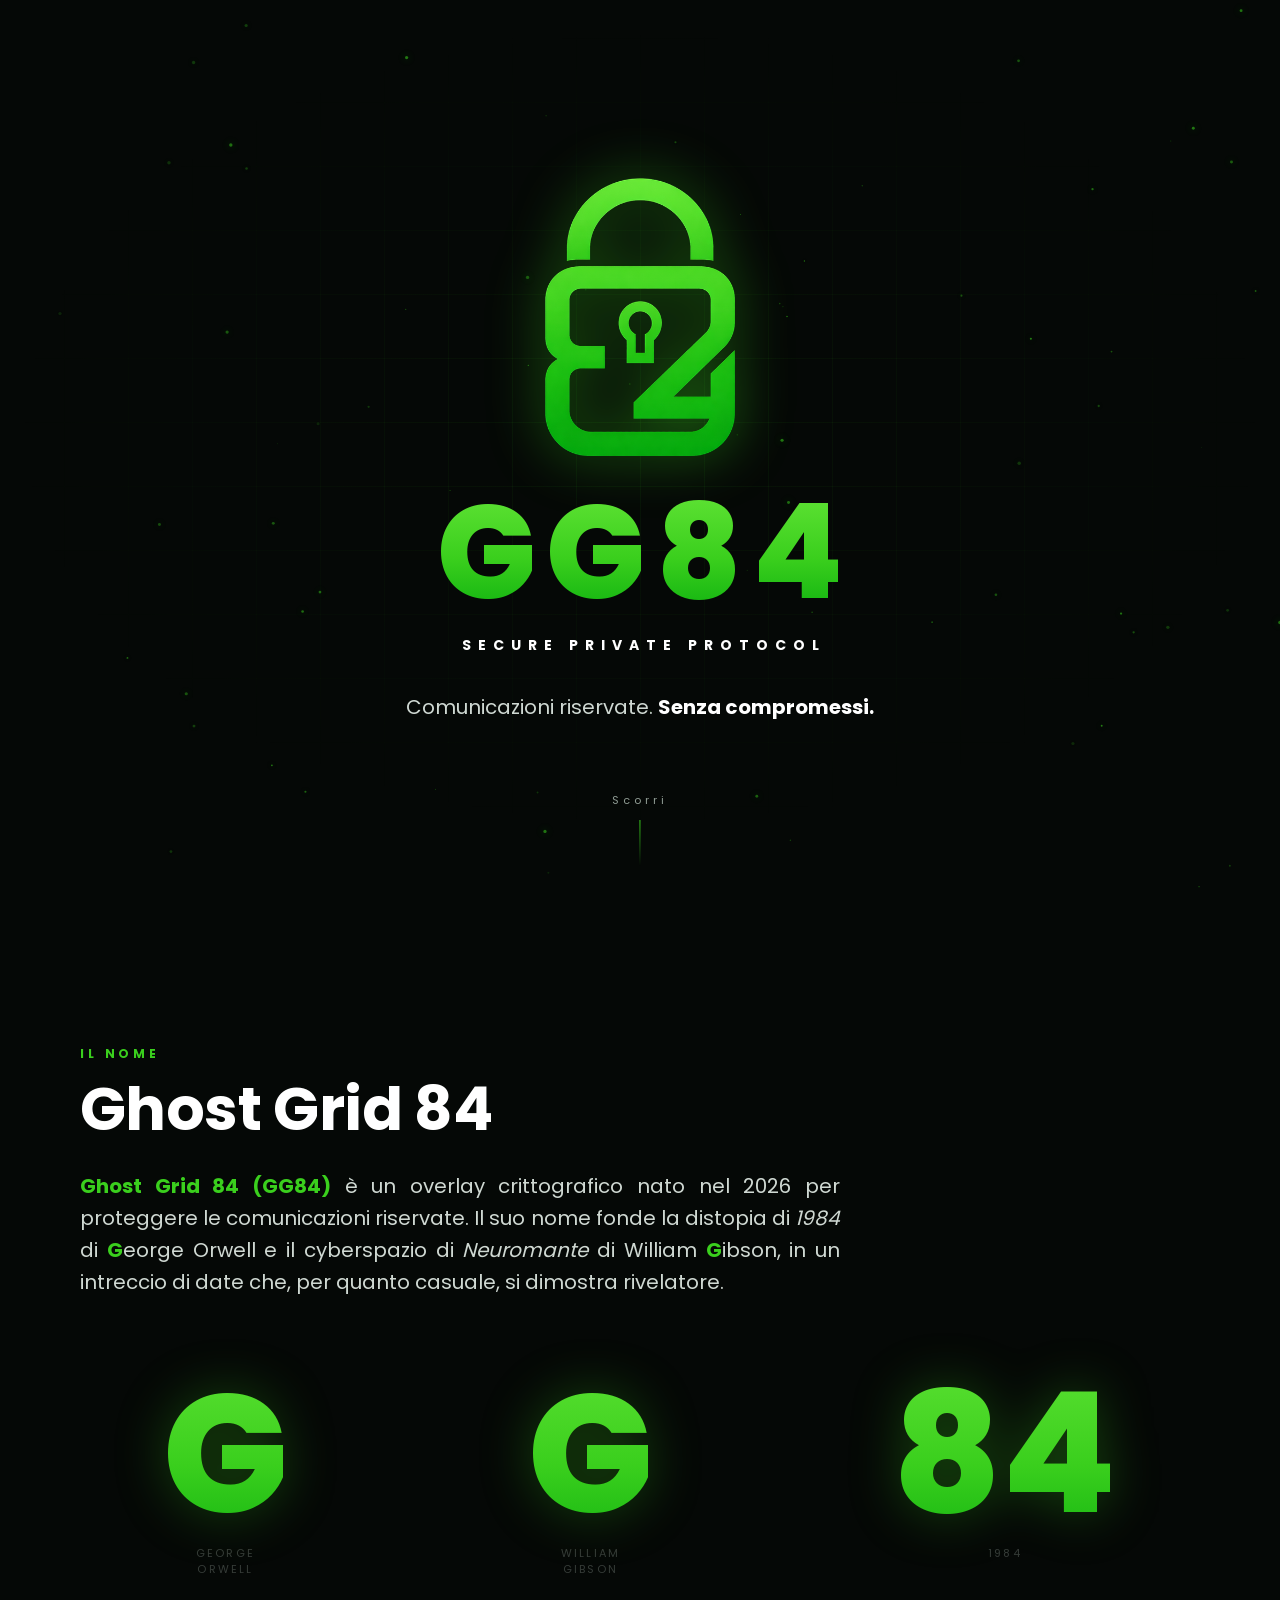
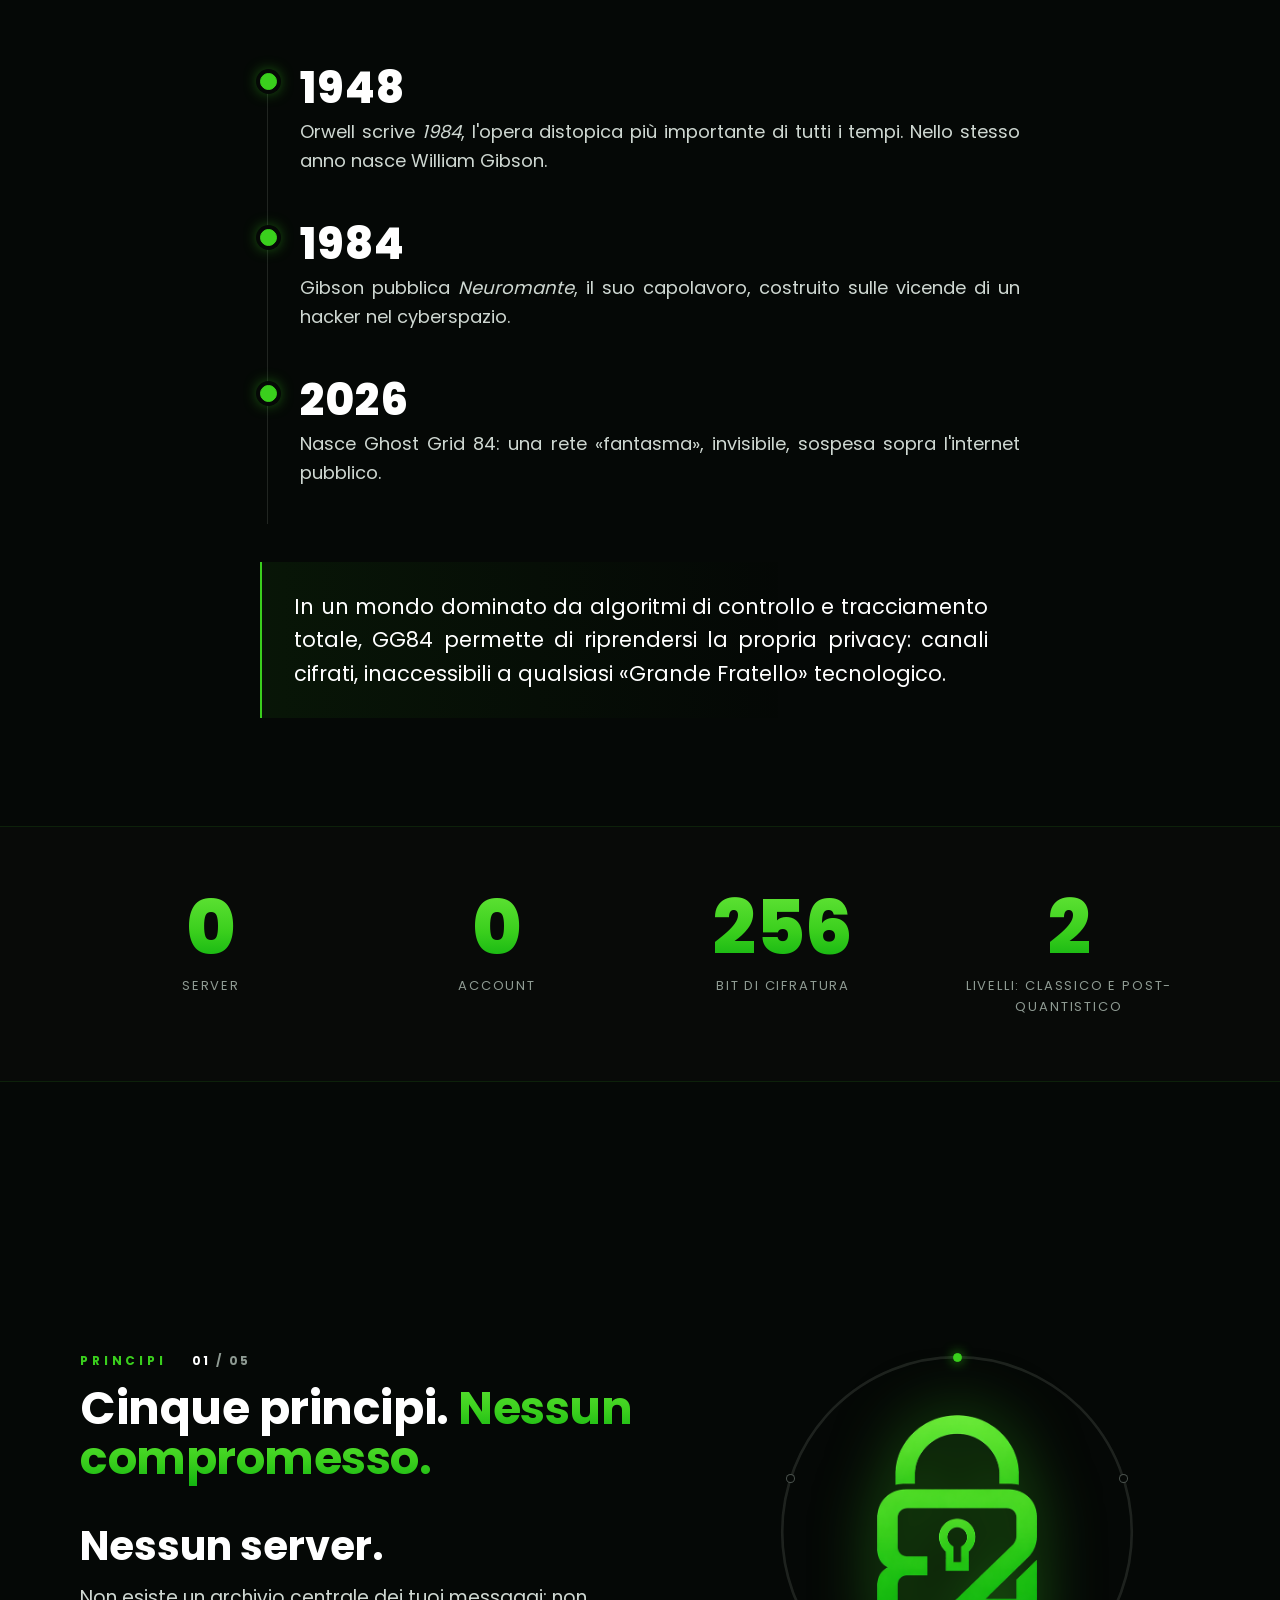
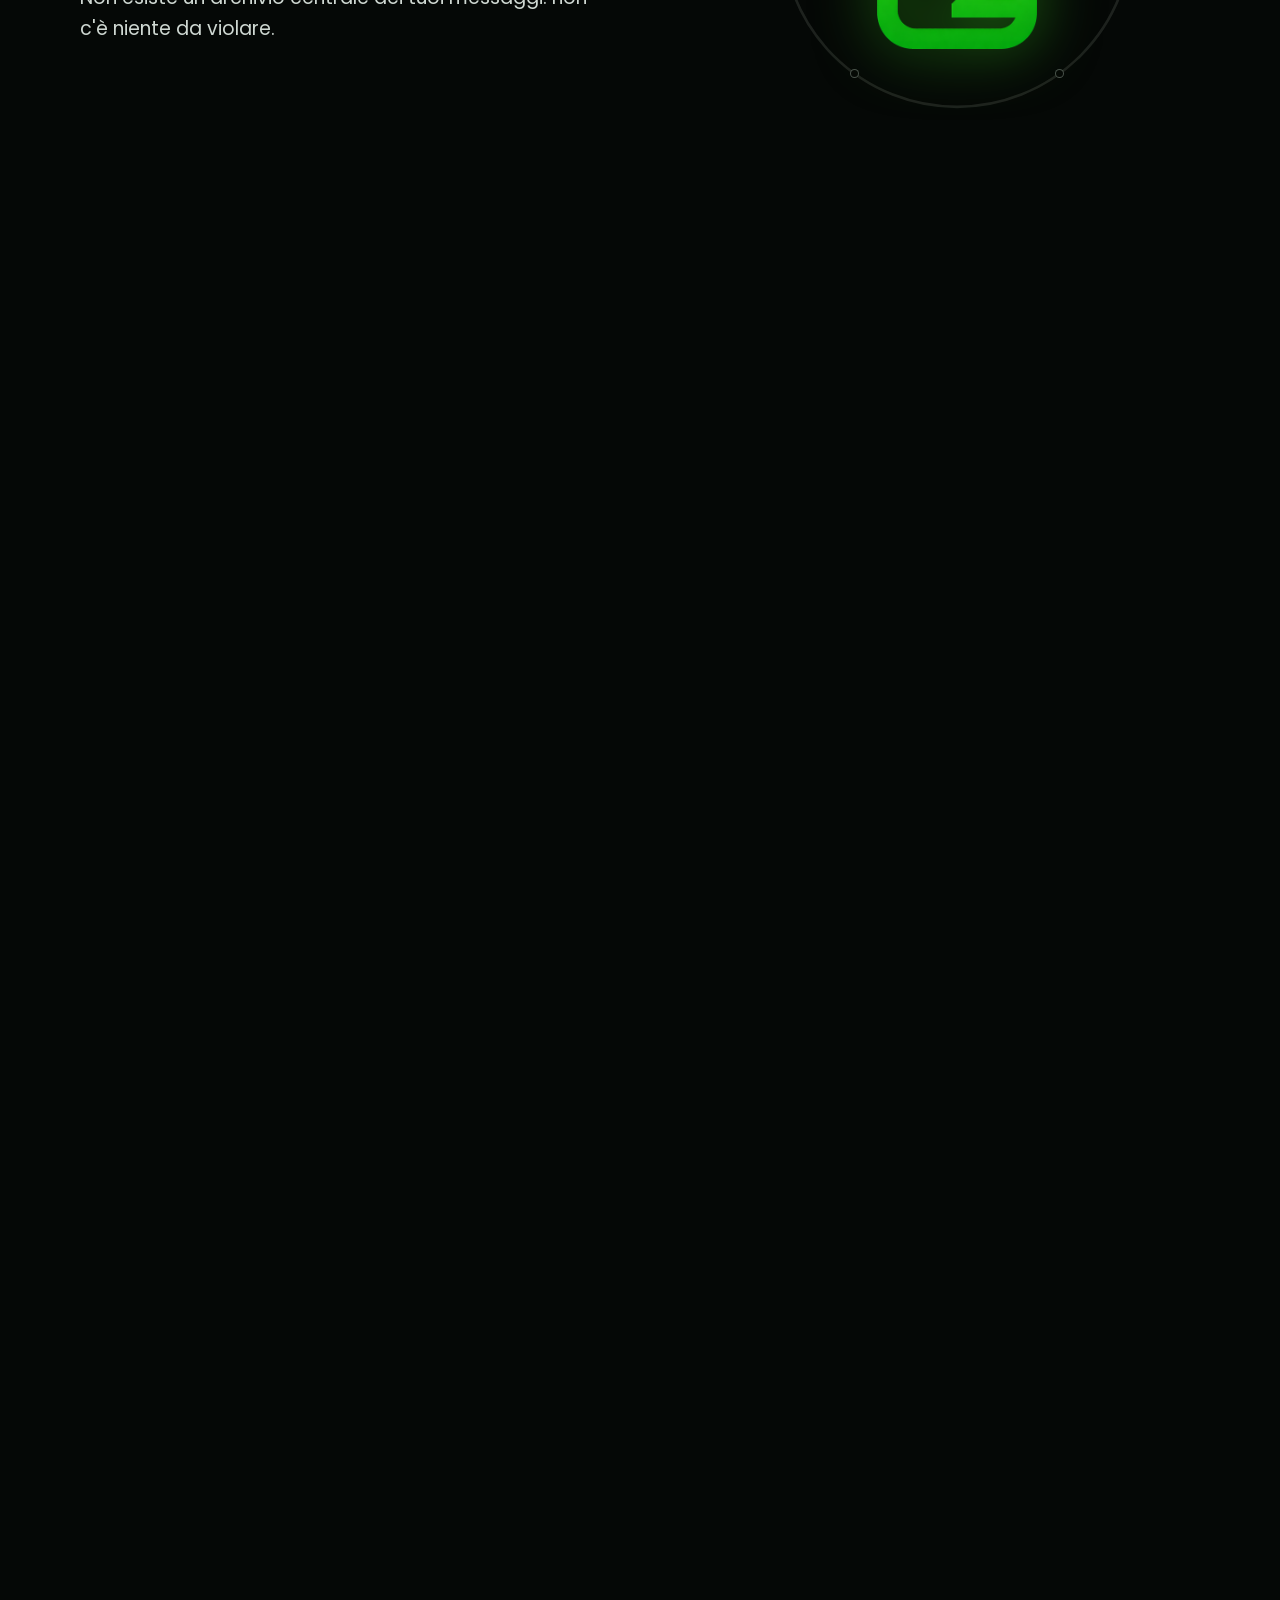
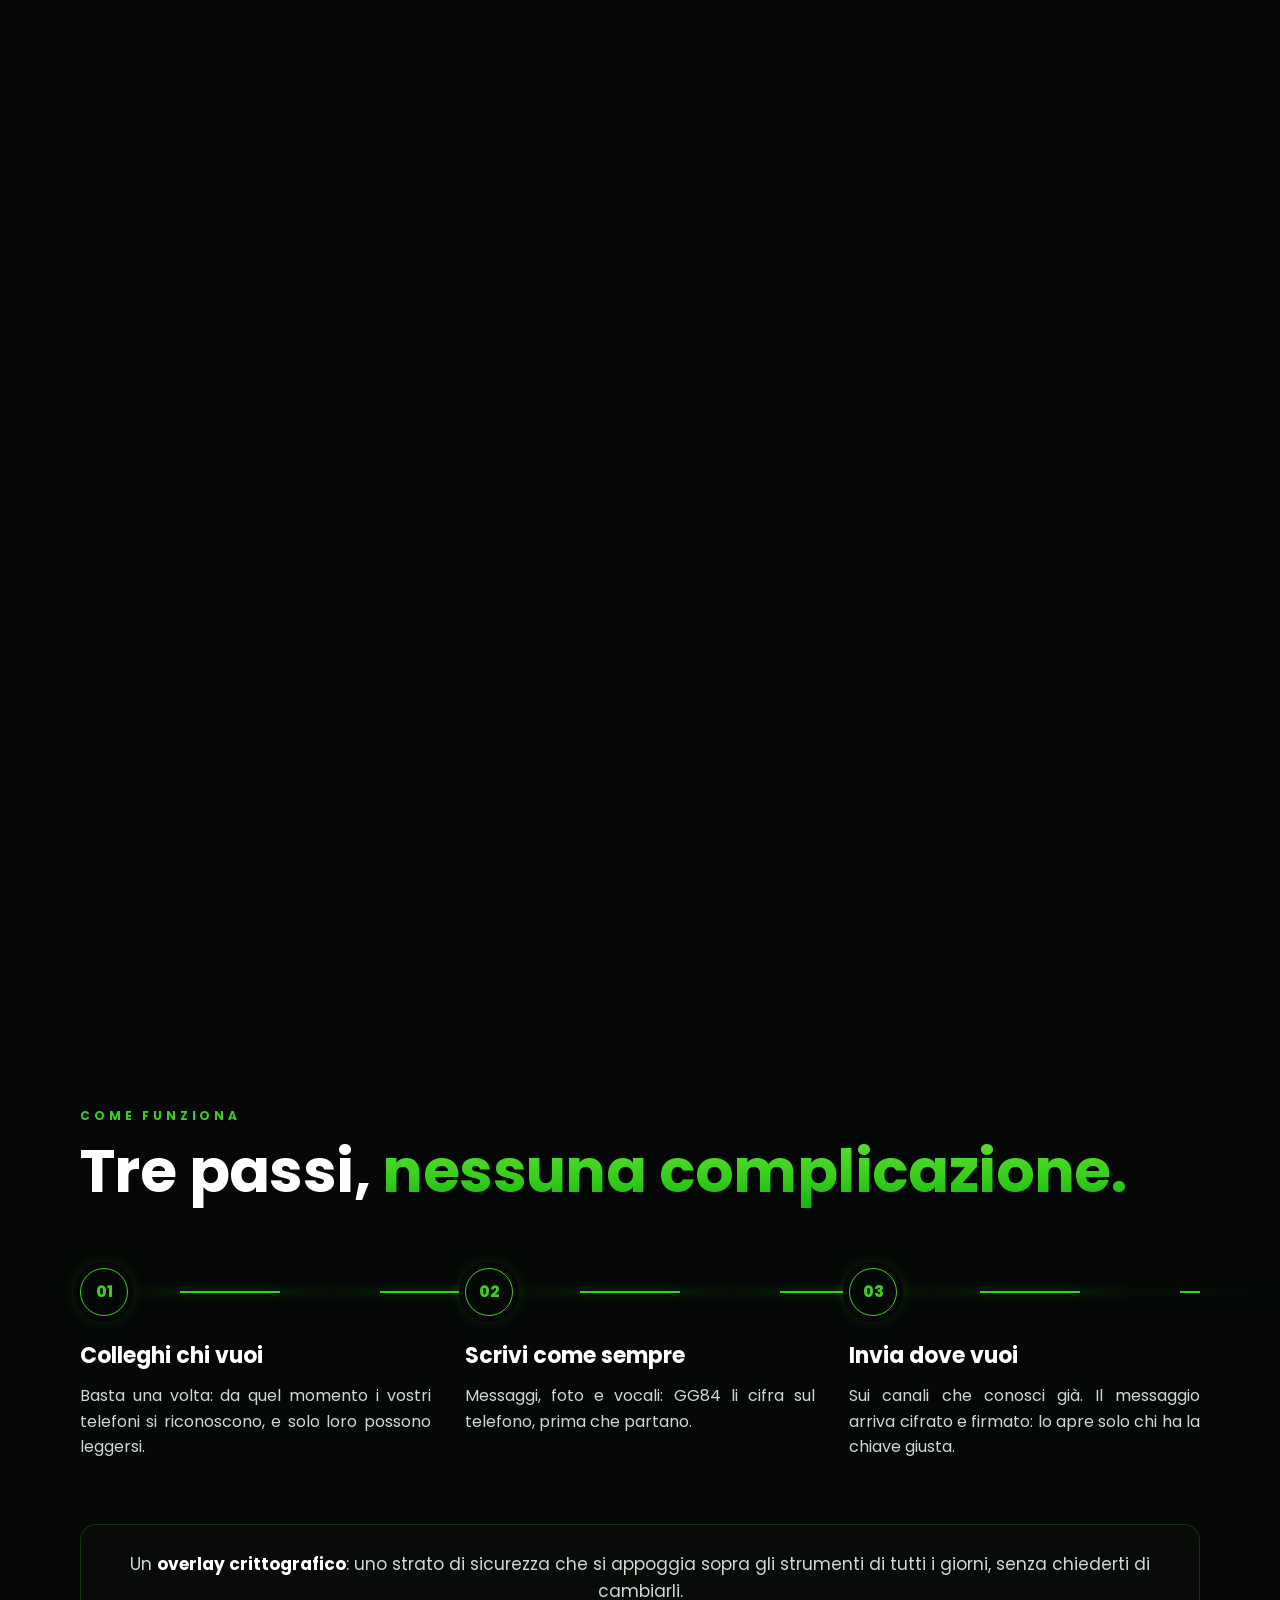
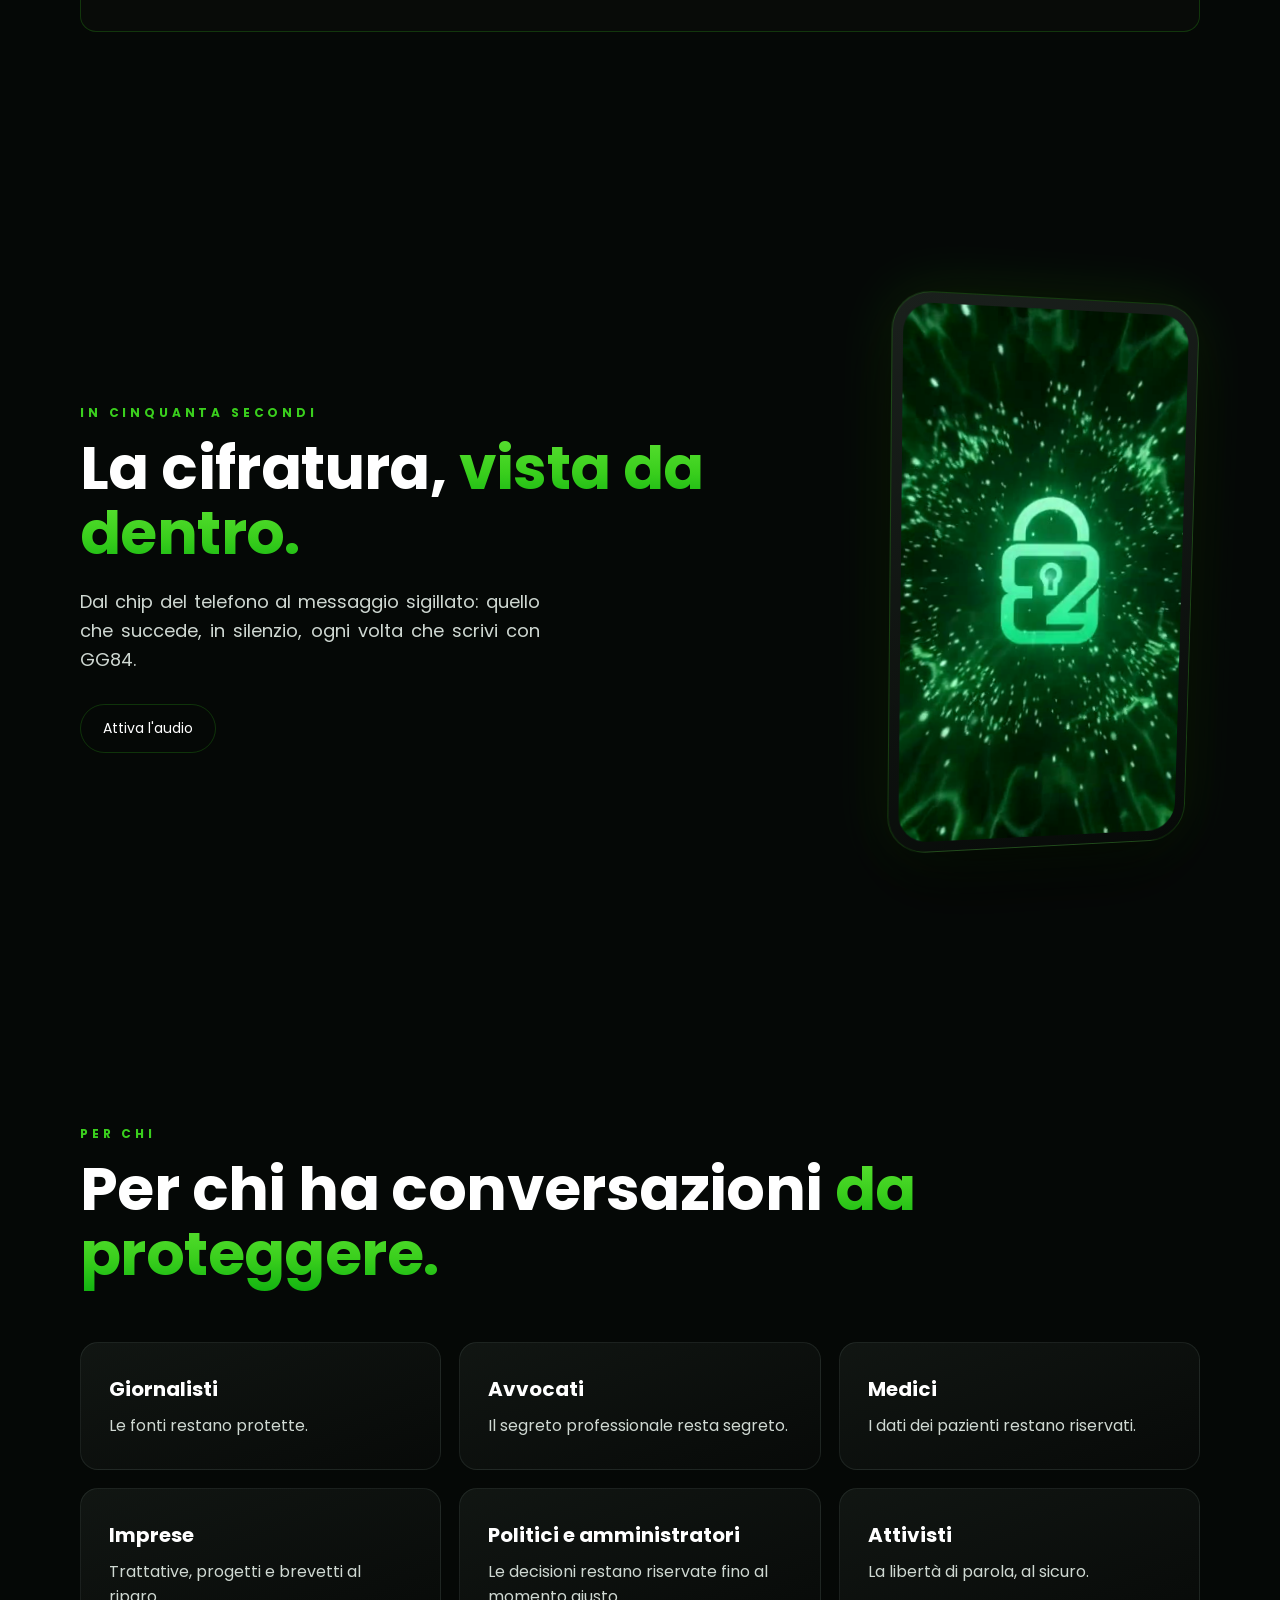
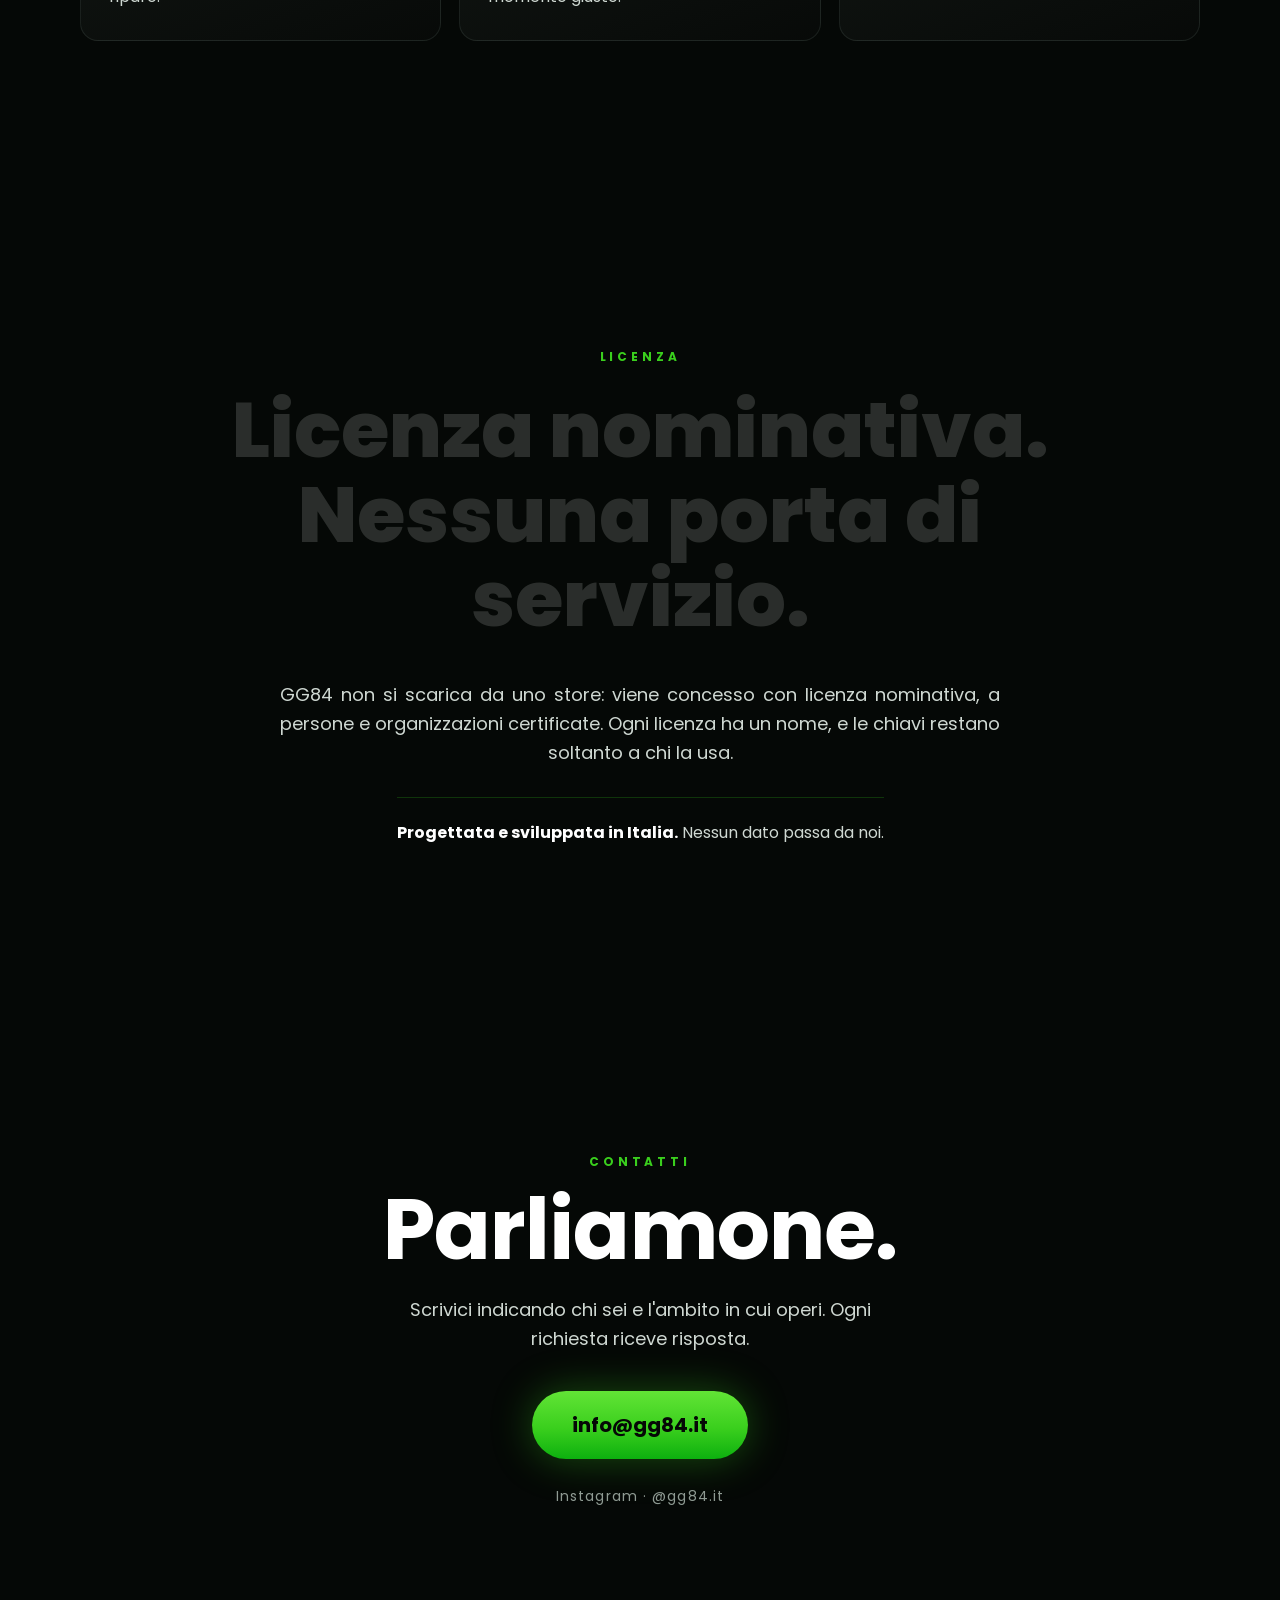
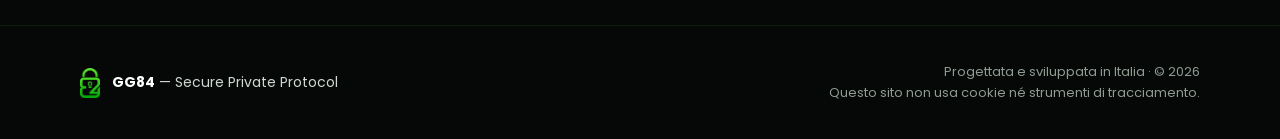
==== commit 02de2346: "GG84 — Secure Private Protocol: sito Pagina unica con effetti allo scorrimento: entrata, il nome (Or" ====
--- a/index.html
+++ b/index.html
@@ -3,386 +3,197 @@
 <head>
 <meta charset="UTF-8">
 <meta name="viewport" content="width=device-width, initial-scale=1.0, viewport-fit=cover">
-
 <title>GG84 — Secure Private Protocol</title>
-
-<style>
-
-:root{
-    --green:#39ff14;
-    --green-soft:#39e75f;
-    --green-glow:rgba(57,231,95,0.18);
-
-    --bg:#000;
-    --text:#e8f5ea;
-    --muted:#7a8c7d;
-}
-
-*{
-    margin:0;
-    padding:0;
-    box-sizing:border-box;
-}
-
-html,
-body{
-    width:100%;
-    height:100%;
-    overflow:hidden;
-
-    background:#000;
-
-    font-family:
-    "Segoe UI",
-    Arial,
-    sans-serif;
-
-    color:var(--text);
-}
-
-/* ───────────────────────────── */
-
-.cover{
-
-    position:fixed;
-
-    top:18px;
-    left:18px;
-    right:18px;
-    bottom:18px;
-
-    display:flex;
-    flex-direction:column;
-
-    align-items:center;
-    justify-content:center;
-
-    text-align:center;
-
-    overflow:hidden;
-
-    border:1px solid rgba(57,231,95,0.35);
-
-    border-radius:38px;
-
-    box-shadow:
-        inset 0 0 120px rgba(57,231,95,0.05),
-        0 0 60px rgba(57,231,95,0.08);
-
-    background:
-    radial-gradient(
-        circle at center,
-        rgba(57,231,95,0.14),
-        transparent 55%
-    ),
-    linear-gradient(
-        180deg,
-        #050605 0%,
-        #000 100%
-    );
-}
-
-/* ───────────────────────────── */
-
-.cover img.logo{
-
-    width:150px;
-    height:150px;
-
-    object-fit:contain;
-
-    margin-bottom:20px;
-
-    filter:
-        drop-shadow(0 0 22px rgba(57,231,95,0.22))
-        drop-shadow(0 0 60px rgba(57,231,95,0.14));
-}
-
-/* ───────────────────────────── */
-
-.subtitle{
-
-    margin-bottom:10px;
-
-    font-size:0.9rem;
-
-    font-weight:700;
-
-    letter-spacing:0.34em;
-
-    color:#c8d5c8;
-
-    text-transform:uppercase;
-}
-
-/* ───────────────────────────── */
-
-h1{
-
-    margin:0;
-
-    font-size:5rem;
-
-    font-weight:950;
-
-    letter-spacing:0.16em;
-
-    color:#7cff4f;
-
-    text-shadow:
-        0 0 18px rgba(57,255,20,0.45),
-        0 0 60px rgba(57,255,20,0.18);
-}
-
-/* ───────────────────────────── */
-
-.tagline{
-
-    margin-top:30px;
-
-    font-size:0.85rem;
-
-    line-height:1.5;
-
-    color:#FFFAFA;
-
-    max-width:600px;
-
-    font-weight:500;
-    
-    text-align:justify;
-    text-justify:inter-word;
-}
-
-.tagline p {
-    margin-bottom: 8px;
-}
-
-.tagline i {
-    font-style: italic;
-}
-
-/* Evidenziazione unica per le due G iniziali dell'acronimo */
-.highlight-g {
-    color: var(--green);
-    font-size: 1.25em;
-    font-weight: 800;
-    display: inline-block;
-    text-shadow: 0 0 8px rgba(57,255,20,0.4);
-}
-
-/* Nuova classe per impedire l'andata a capo del nome completo */
-.keep-together {
-    white-space: nowrap;
-}
-
-/* ───────────────────────────── */
-
-.enter{
-
-    margin-top:35px;
-
-    padding:16px 38px;
-
-    border-radius:999px;
-
-    border:1px solid rgba(57,231,95,0.25);
-
-    background:rgba(57,231,95,0.05);
-
-    color:#7cff4f;
-
-    font-size:13px;
-
-    letter-spacing:5px;
-
-    cursor:pointer;
-
-    transition:0.25s;
-}
-
-.enter:hover{
-
-    transform:scale(1.03);
-
-    border-color:rgba(57,231,95,0.55);
-
-    box-shadow:
-        0 0 20px rgba(57,231,95,0.18),
-        0 0 60px rgba(57,231,95,0.08);
-}
-
-
-/* ── GG84 MOBILE RESPONSIVE PATCH ───────────────────────────── */
-@media (max-width: 700px){
-
-    html,
-    body{
-        min-height:100%;
-        height:auto;
-        overflow-x:hidden;
-        overflow-y:auto;
-    }
-
-    .cover{
-        position:relative;
-        top:auto;
-        left:auto;
-        right:auto;
-        bottom:auto;
-
-        min-height:calc(100svh - 24px);
-        margin:12px;
-
-        padding:
-            calc(env(safe-area-inset-top, 0px) + 26px)
-            18px
-            calc(env(safe-area-inset-bottom, 0px) + 26px);
-
-        border-radius:28px;
-
-        justify-content:flex-start;
-    }
-
-    .cover img.logo{
-        width:104px;
-        height:104px;
-        margin-bottom:14px;
-    }
-
-    .subtitle{
-        font-size:0.62rem;
-        letter-spacing:0.22em;
-        margin-bottom:8px;
-        max-width:100%;
-        line-height:1.4;
-    }
-
-    h1{
-        font-size:clamp(2.6rem, 17vw, 4.3rem);
-        letter-spacing:0.11em;
-        line-height:1;
-    }
-
-    .tagline{
-        width:100%;
-        max-width:100%;
-        margin-top:22px;
-        font-size:0.78rem;
-        line-height:1.48;
-        text-align:left;
-        text-justify:auto;
-    }
-
-    .tagline p{
-        margin-bottom:8px;
-    }
-
-    .enter{
-        margin-top:24px;
-        padding:14px 26px;
-        font-size:11px;
-        letter-spacing:3px;
-    }
-}
-
-@media (max-width: 380px){
-    .cover{
-        margin:9px;
-        padding:22px 15px;
-        border-radius:24px;
-    }
-
-    .cover img.logo{
-        width:90px;
-        height:90px;
-    }
-
-    .tagline{
-        font-size:0.72rem;
-        line-height:1.42;
-    }
-
-    .enter{
-        margin-top:18px;
-    }
-}
-
-@media (orientation: landscape) and (max-height: 520px){
-    html,
-    body{
-        overflow:auto;
-    }
-
-    .cover{
-        position:relative;
-        min-height:calc(100svh - 20px);
-        margin:10px;
-        padding:22px 18px;
-        justify-content:center;
-    }
-
-    .cover img.logo{
-        width:82px;
-        height:82px;
-        margin-bottom:10px;
-    }
-
-    h1{
-        font-size:3rem;
-    }
-
-    .tagline{
-        margin-top:16px;
-        font-size:0.72rem;
-        line-height:1.35;
-    }
-
-    .enter{
-        margin-top:16px;
-        padding:12px 24px;
-    }
-}
-
-</style>
+<meta name="description" content="Comunicazioni cifrate, senza server e senza account. Licenza nominativa, nessuna porta di servizio. · Encrypted communications, no server, no account.">
+<meta name="theme-color" content="#050806">
+<link rel="canonical" href="https://gg84.it/">
+<link rel="icon" type="image/png" href="risorse/favicon.png">
+<link rel="apple-touch-icon" href="risorse/apple-touch-icon.png">
+<meta property="og:type" content="website">
+<meta property="og:site_name" content="GG84">
+<meta property="og:locale" content="it_IT">
+<meta property="og:url" content="https://gg84.it/">
+<meta property="og:title" content="GG84 — Secure Private Protocol">
+<meta property="og:description" content="Comunicazioni cifrate, senza server e senza account. Licenza nominativa, nessuna porta di servizio.">
+<meta property="og:image" content="https://gg84.it/og-gg84.png">
+<meta property="og:image:width" content="1200">
+<meta property="og:image:height" content="630">
+<meta property="og:image:alt" content="GG84 — Secure Private Protocol">
+<meta name="twitter:card" content="summary_large_image">
+<meta name="twitter:title" content="GG84 — Secure Private Protocol">
+<meta name="twitter:description" content="Comunicazioni cifrate, senza server e senza account.">
+<meta name="twitter:image" content="https://gg84.it/og-gg84.png">
+<link rel="preload" href="risorse/font/poppins-400-latin.woff2" as="font" type="font/woff2" crossorigin>
+<link rel="preload" href="risorse/font/poppins-800-latin.woff2" as="font" type="font/woff2" crossorigin>
+<link rel="stylesheet" href="risorse/stile.css">
 </head>
-
 <body>
 
-<div class="cover">
+<!-- Tutto è ospitato qui: nessun carattere, script o servizio esterno, nessun cookie. -->
+<canvas id="bit" aria-hidden="true"></canvas>
+<div class="progresso" aria-hidden="true"><span></span></div>
 
-    <img
-        src="logo3.png"
-        alt="GG84"
-        class="logo"
-    >
+<header class="barra" id="barra">
+  <a class="barra-marchio" href="#ingresso" aria-label="GG84, torna all'inizio">
+    <img src="risorse/lucchetto.png" alt="" width="18" height="25"><span>GG84</span>
+  </a>
+  <nav class="barra-menu" aria-label="Sezioni">
+    <a href="#nome">Il nome</a>
+    <a href="#principi">Principi</a>
+    <a href="#come">Come funziona</a>
+    <a href="#per-chi">Per chi</a>
+  </nav>
+  <a class="barra-contatti" href="#contatti">Contattaci</a>
+</header>
 
-    <div class="subtitle">
-        SECURE PRIVATE PROTOCOL
+<main>
+
+  <!-- ENTRATA: poco, serio -->
+  <section class="ingresso" id="ingresso">
+    <div class="griglia" aria-hidden="true"></div>
+    <div class="ingresso-centro">
+      <div class="lucchetto-alone"><img class="lucchetto" src="risorse/lucchetto.png" alt="Il lucchetto di GG84" width="376" height="520"></div>
+      <h1 class="marchio">GG84</h1>
+      <p class="sotto">SECURE PRIVATE PROTOCOL</p>
+      <p class="motto">Comunicazioni riservate. <span>Senza compromessi.</span></p>
     </div>
+    <a class="scorri" href="#nome"><span>Scorri</span><i aria-hidden="true"></i></a>
+  </section>
 
-    <h1>
-        GG84
-    </h1>
+  <!-- IL NOME -->
+  <section class="nome" id="nome">
+    <div class="contenitore">
+      <p class="etichetta" data-rivela>IL NOME</p>
+      <h2 data-rivela>Ghost Grid 84</h2>
+      <p class="introduzione" data-rivela><b>Ghost Grid 84 (GG84)</b> è un overlay crittografico nato nel 2026 per proteggere le comunicazioni riservate. Il suo nome fonde la distopia di <i>1984</i> di <b>G</b>eorge Orwell e il cyberspazio di <i>Neuromante</i> di William <b>G</b>ibson, in un intreccio di date che, per quanto casuale, si dimostra rivelatore.</p>
 
-    <div class="tagline">
-        <p>Ghost Grid 84 (GG84) è l'overlay crittografico definitivo nato per proteggersi nel 2026.</p>
-        
-        <p>Il nome GG84 fonde la distopia di <i>1984</i> di <span class="highlight-g">G</span>eorge Orwell e il cyberspazio di <i>Neuromante</i> di <span class="keep-together"><span class="highlight-g">G</span>ibson</span>, in un intreccio di date che, per quanto casuale, si dimostra rivelatore.</p>
-        
-        <p>Nel 1948, infatti, Orwell scrive l’opera distopica più importante di tutti i tempi <i>1984</i> e lo stesso anno nasce Gibson, che invece nel 1984 pubblicherà il suo capolavoro improntato sulle vicende di un hacker.</p>
-        
-        <p>In un mondo attuale dominato da algoritmi di controllo e tracciamento totale, Ghost Grid 84 (GG84) agisce come una rete "fantasma" invisibile, sospesa sopra l'internet pubblico.</p>
-        
-        <p>Questa infrastruttura permette agli utenti di riprendersi la propria privacy, offuscando i dati e creando canali cifrati inaccessibili a qualsiasi "Grande Fratello" tecnologico moderno.</p>
+      <div class="formula" id="formula" aria-label="G di George Orwell, G di William Gibson, 84 di 1984: GG84">
+        <div class="tessera" data-da="-1"><span>G</span><small>George Orwell</small></div>
+        <div class="tessera" data-da="0"><span>G</span><small>William Gibson</small></div>
+        <div class="tessera" data-da="1"><span>84</span><small>1984</small></div>
+      </div>
+
+      <ol class="linea-tempo" id="linea-tempo">
+        <li data-rivela><span class="anno">1948</span><p>Orwell scrive <i>1984</i>, l'opera distopica più importante di tutti i tempi. Nello stesso anno nasce William Gibson.</p></li>
+        <li data-rivela><span class="anno">1984</span><p>Gibson pubblica <i>Neuromante</i>, il suo capolavoro, costruito sulle vicende di un hacker nel cyberspazio.</p></li>
+        <li data-rivela><span class="anno">2026</span><p>Nasce Ghost Grid 84: una rete «fantasma», invisibile, sospesa sopra l'internet pubblico.</p></li>
+      </ol>
+
+      <p class="chiusura" data-rivela>In un mondo dominato da algoritmi di controllo e tracciamento totale, GG84 permette di riprendersi la propria privacy: canali cifrati, inaccessibili a qualsiasi «Grande Fratello» tecnologico.</p>
     </div>
+  </section>
 
-    <div class="enter"
-         onclick="location.href='intro.html'">
-        ENTER
+  <!-- NUMERI -->
+  <section class="numeri" aria-label="GG84 in numeri">
+    <div class="contenitore numeri-griglia">
+      <div data-rivela><b data-conta="0">0</b><span>server</span></div>
+      <div data-rivela><b data-conta="0">0</b><span>account</span></div>
+      <div data-rivela><b data-conta="256">256</b><span>bit di cifratura</span></div>
+      <div data-rivela><b data-conta="2">2</b><span>livelli: classico e post-quantistico</span></div>
     </div>
+  </section>
 
-</div>
+  <!-- PRINCIPI: il lucchetto resta fermo, i principi scorrono -->
+  <section class="principi" id="principi">
+    <div class="palco">
+      <div class="palco-testo">
+        <p class="etichetta">PRINCIPI <span class="indice"><b id="indice">01</b> / 05</span></p>
+        <h2>Cinque principi. <em>Nessun compromesso.</em></h2>
+        <div class="frasi">
+          <div class="frase attiva"><h3>Nessun server.</h3><p>Non esiste un archivio centrale dei tuoi messaggi: non c'è niente da violare.</p></div>
+          <div class="frase"><h3>Chiavi custodite dal chip.</h3><p>Restano nell'hardware sicuro del tuo telefono. Non da noi, non da altri.</p></div>
+          <div class="frase"><h3>Classica e post-quantistica.</h3><p>Due lucchetti in uno: una protezione pronta anche per i computer di domani.</p></div>
+          <div class="frase"><h3>Chiavi nuove a ogni messaggio.</h3><p>Quelle vecchie spariscono, e con loro la possibilità di riaprire il passato.</p></div>
+          <div class="frase"><h3>Firmato, sempre.</h3><p>Ogni messaggio porta un sigillo: se qualcuno lo altera, si vede.</p></div>
+        </div>
+      </div>
+      <div class="palco-lucchetto" aria-hidden="true">
+        <svg class="anello" viewBox="0 0 200 200">
+          <circle class="anello-fondo" cx="100" cy="100" r="92"/>
+          <circle class="anello-pieno" id="anello" cx="100" cy="100" r="92"/>
+        </svg>
+        <div class="tacche"><i></i><i></i><i></i><i></i><i></i></div>
+        <img src="risorse/lucchetto.png" alt="" width="376" height="520">
+      </div>
+    </div>
+  </section>
 
+  <!-- COME FUNZIONA -->
+  <section class="come" id="come">
+    <div class="contenitore">
+      <p class="etichetta" data-rivela>COME FUNZIONA</p>
+      <h2 data-rivela>Tre passi, <em>nessuna complicazione.</em></h2>
+      <div class="passi" id="passi">
+        <svg class="passi-filo" aria-hidden="true" preserveAspectRatio="none" viewBox="0 0 100 2"><line id="passi-filo" x1="0" y1="1" x2="100" y2="1"/></svg>
+        <div class="passo" data-rivela><span class="n">01</span><h3>Colleghi chi vuoi</h3><p>Basta una volta: da quel momento i vostri telefoni si riconoscono, e solo loro possono leggersi.</p></div>
+        <div class="passo" data-rivela><span class="n">02</span><h3>Scrivi come sempre</h3><p>Messaggi, foto e vocali: GG84 li cifra sul telefono, prima che partano.</p></div>
+        <div class="passo" data-rivela><span class="n">03</span><h3>Invia dove vuoi</h3><p>Sui canali che conosci già. Il messaggio arriva cifrato e firmato: lo apre solo chi ha la chiave giusta.</p></div>
+      </div>
+      <p class="riquadro" data-rivela>Un <b>overlay crittografico</b>: uno strato di sicurezza che si appoggia sopra gli strumenti di tutti i giorni, senza chiederti di cambiarli.</p>
+    </div>
+  </section>
+
+  <!-- VIDEO -->
+  <section class="video" id="video">
+    <div class="contenitore video-griglia">
+      <div class="video-testo">
+        <p class="etichetta" data-rivela>IN CINQUANTA SECONDI</p>
+        <h2 data-rivela>La cifratura, <em>vista da dentro.</em></h2>
+        <p data-rivela>Dal chip del telefono al messaggio sigillato: quello che succede, in silenzio, ogni volta che scrivi con GG84.</p>
+        <button class="audio" id="audio" type="button" data-rivela aria-pressed="false">Attiva l'audio</button>
+      </div>
+      <div class="telefono" id="telefono">
+        <video id="reel" src="risorse/gg84_reel.mp4" poster="risorse/gg84_reel_poster.jpg" muted loop playsinline preload="none" aria-label="Video di presentazione di GG84"></video>
+      </div>
+    </div>
+  </section>
+
+  <!-- PER CHI -->
+  <section class="per-chi" id="per-chi">
+    <div class="contenitore">
+      <p class="etichetta" data-rivela>PER CHI</p>
+      <h2 data-rivela>Per chi ha conversazioni <em>da proteggere.</em></h2>
+      <div class="tessere">
+        <div class="carta" data-rivela><h3>Giornalisti</h3><p>Le fonti restano protette.</p></div>
+        <div class="carta" data-rivela><h3>Avvocati</h3><p>Il segreto professionale resta segreto.</p></div>
+        <div class="carta" data-rivela><h3>Medici</h3><p>I dati dei pazienti restano riservati.</p></div>
+        <div class="carta" data-rivela><h3>Imprese</h3><p>Trattative, progetti e brevetti al riparo.</p></div>
+        <div class="carta" data-rivela><h3>Politici e amministratori</h3><p>Le decisioni restano riservate fino al momento giusto.</p></div>
+        <div class="carta" data-rivela><h3>Attivisti</h3><p>La libertà di parola, al sicuro.</p></div>
+      </div>
+    </div>
+  </section>
+
+  <!-- LICENZA: le parole si accendono mentre scorri -->
+  <section class="licenza" id="licenza">
+    <div class="contenitore">
+      <p class="etichetta" data-rivela>LICENZA</p>
+      <p class="dichiarazione" id="dichiarazione">Licenza nominativa. <em>Nessuna porta di servizio.</em></p>
+      <p class="licenza-testo" data-rivela>GG84 non si scarica da uno store: viene concesso con licenza nominativa, a persone e organizzazioni certificate. Ogni licenza ha un nome, e le chiavi restano soltanto a chi la usa.</p>
+      <p class="italia" data-rivela><b>Progettata e sviluppata in Italia.</b> Nessun dato passa da noi.</p>
+    </div>
+  </section>
+
+  <!-- CONTATTI -->
+  <section class="contatti" id="contatti">
+    <div class="contenitore">
+      <p class="etichetta" data-rivela>CONTATTI</p>
+      <h2 data-rivela>Parliamone.</h2>
+      <p data-rivela>Scrivici indicando chi sei e l'ambito in cui operi. Ogni richiesta riceve risposta.</p>
+      <a class="bottone" href="mailto:info@gg84.it" data-rivela>info@gg84.it</a>
+      <p class="social" data-rivela><a href="https://instagram.com/gg84.it" rel="noopener">Instagram · @gg84.it</a></p>
+    </div>
+  </section>
+
+</main>
+
+<footer class="piede">
+  <div class="contenitore piede-griglia">
+    <div class="piede-marchio"><img src="risorse/lucchetto.png" alt="" width="22" height="30"><span><b>GG84</b> — Secure Private Protocol</span></div>
+    <p>Progettata e sviluppata in Italia · © 2026<br>Questo sito non usa cookie né strumenti di tracciamento.</p>
+  </div>
+</footer>
+
+<script src="risorse/scorrimento.js"></script>
 </body>
-</html>+</html>
--- a/risorse/stile.css
+++ b/risorse/stile.css
@@ -0,0 +1,236 @@
+/* GG84 — sito. Nero e verde del lucchetto, Poppins ospitato qui. */
+@font-face { font-family: "Poppins"; font-weight: 400; font-display: swap; src: url("font/poppins-400-latin.woff2") format("woff2"); }
+@font-face { font-family: "Poppins"; font-weight: 400; font-display: swap; src: url("font/poppins-400-latin-ext.woff2") format("woff2"); unicode-range: U+0100-024F; }
+@font-face { font-family: "Poppins"; font-weight: 700; font-display: swap; src: url("font/poppins-700-latin.woff2") format("woff2"); }
+@font-face { font-family: "Poppins"; font-weight: 700; font-display: swap; src: url("font/poppins-700-latin-ext.woff2") format("woff2"); unicode-range: U+0100-024F; }
+@font-face { font-family: "Poppins"; font-weight: 800; font-display: swap; src: url("font/poppins-800-latin.woff2") format("woff2"); }
+@font-face { font-family: "Poppins"; font-weight: 800; font-display: swap; src: url("font/poppins-800-latin-ext.woff2") format("woff2"); unicode-range: U+0100-024F; }
+
+:root {
+  --nero: #050806; --nero2: #0a0d0b; --verde: #3acf1d; --verde-chiaro: #62e436; --verde-scuro: #0db00f;
+  --testo: #eef3ef; --chiaro: #cfd8d2; --grigio: #8f9b93; --filo: rgba(58, 207, 29, .22);
+  --sfumatura: linear-gradient(180deg, #62e436, #3acf1d 55%, #0db00f);
+  --margine: clamp(20px, 5vw, 64px);
+  --curva: cubic-bezier(.16, 1, .3, 1);
+}
+* { box-sizing: border-box; margin: 0; padding: 0; }
+html { background: var(--nero); color: var(--testo); scroll-behavior: smooth; -webkit-text-size-adjust: 100%; }
+body { font-family: "Poppins", system-ui, sans-serif; font-weight: 400; line-height: 1.6; overflow-x: hidden; }
+img, video, svg { display: block; max-width: 100%; }
+a { color: inherit; }
+b { font-weight: 700; color: #fff; }
+em { font-style: normal; background: var(--sfumatura); -webkit-background-clip: text; background-clip: text; color: transparent; }
+::selection { background: var(--verde); color: var(--nero); }
+:focus-visible { outline: 2px solid var(--verde); outline-offset: 4px; border-radius: 4px; }
+
+.contenitore { width: min(1120px, 100% - 2 * var(--margine)); margin-inline: auto; }
+section { position: relative; }
+.etichetta { font-weight: 700; font-size: 12px; letter-spacing: .32em; color: var(--verde); }
+h2 { margin-top: 14px; font-weight: 700; font-size: clamp(32px, 5.2vw, 60px); line-height: 1.08; letter-spacing: -.01em; color: #fff; }
+h3 { font-weight: 700; color: #fff; }
+p { color: var(--chiaro); }
+
+/* sfondo di bit e barra di avanzamento */
+#bit { position: fixed; inset: 0; width: 100%; height: 100%; z-index: 0; pointer-events: none; opacity: .9; }
+main, .piede, .barra { position: relative; z-index: 1; }
+.progresso { position: fixed; top: 0; left: 0; right: 0; height: 2px; z-index: 20; pointer-events: none; }
+.progresso span { display: block; height: 100%; width: 100%; transform-origin: 0 50%; transform: scaleX(0); background: var(--sfumatura); box-shadow: 0 0 12px rgba(58, 207, 29, .8); }
+
+/* barra in alto: compare dopo l'entrata */
+.barra { position: fixed; top: 0; left: 0; right: 0; z-index: 15; display: flex; align-items: center; gap: 28px;
+         padding: 14px var(--margine); background: rgba(5, 8, 6, .72); backdrop-filter: blur(14px); -webkit-backdrop-filter: blur(14px);
+         border-bottom: 1px solid rgba(58, 207, 29, .12); transform: translateY(-110%); transition: transform .6s var(--curva); }
+.barra.visibile { transform: none; }
+.barra-marchio { display: flex; align-items: center; gap: 10px; text-decoration: none; font-weight: 800; letter-spacing: .08em; }
+.barra-marchio img { height: 25px; width: auto; filter: drop-shadow(0 0 6px rgba(58, 207, 29, .5)); }
+.barra-menu { display: flex; gap: 26px; margin-left: auto; }
+.barra-menu a, .barra-contatti { text-decoration: none; font-size: 14px; color: var(--chiaro); transition: color .3s; }
+.barra-menu a:hover { color: #fff; }
+.barra-contatti { padding: 8px 18px; border: 1px solid var(--filo); border-radius: 999px; color: #fff; transition: border-color .3s, box-shadow .3s; }
+.barra-contatti:hover { border-color: var(--verde); box-shadow: 0 0 18px rgba(58, 207, 29, .35); }
+
+/* ENTRATA */
+.ingresso { min-height: 100vh; min-height: 100svh; display: grid; place-items: center; overflow: hidden; }
+.griglia { position: absolute; inset: -10%; background-image: linear-gradient(rgba(58, 207, 29, .07) 1px, transparent 1px), linear-gradient(90deg, rgba(58, 207, 29, .07) 1px, transparent 1px);
+           background-size: 64px 64px; mask-image: radial-gradient(ellipse 55% 50% at 50% 48%, #000 0%, transparent 75%); -webkit-mask-image: radial-gradient(ellipse 55% 50% at 50% 48%, #000 0%, transparent 75%); }
+.ingresso-centro { position: relative; text-align: center; will-change: transform, opacity; }
+.lucchetto-alone { width: clamp(120px, 17vw, 190px); margin: 0 auto; }
+.lucchetto { width: 100%; height: auto; filter: drop-shadow(0 0 28px rgba(58, 207, 29, .45)); }
+.marchio { margin-top: 30px; font-weight: 800; font-size: clamp(64px, 11vw, 132px); line-height: 1; letter-spacing: .08em; padding-left: .08em;
+           background: var(--sfumatura); -webkit-background-clip: text; background-clip: text; color: transparent; filter: drop-shadow(0 0 30px rgba(58, 207, 29, .25)); }
+.sotto { margin-top: 16px; font-weight: 700; font-size: clamp(11px, 1.3vw, 14px); letter-spacing: .5em; padding-left: .5em; color: #fff; }
+.motto { margin-top: 34px; font-size: clamp(16px, 1.9vw, 20px); color: var(--chiaro); }
+.motto span { color: #fff; font-weight: 700; }
+.scorri { position: absolute; bottom: 34px; left: 50%; transform: translateX(-50%); display: grid; justify-items: center; gap: 10px;
+          text-decoration: none; font-size: 11px; letter-spacing: .35em; color: var(--grigio); }
+.scorri i { width: 1px; height: 46px; background: linear-gradient(var(--verde), transparent); animation: goccia 2.2s var(--curva) infinite; transform-origin: top; }
+@keyframes goccia { 0% { transform: scaleY(0); opacity: 1; } 60% { transform: scaleY(1); opacity: 1; } 100% { transform: scaleY(1); opacity: 0; } }
+
+/* comparsa all'entrata (una volta) */
+.pronto .lucchetto-alone, .pronto .marchio, .pronto .sotto, .pronto .motto, .pronto .scorri { animation: entra 1.4s var(--curva) both; }
+.pronto .marchio { animation-delay: .25s; } .pronto .sotto { animation-delay: .45s; } .pronto .motto { animation-delay: .7s; } .pronto .scorri { animation-delay: 1.1s; }
+@keyframes entra { from { opacity: 0; transform: translateY(24px); filter: blur(8px); } to { opacity: 1; transform: none; filter: none; } }
+.pronto .scorri { animation-name: entra-scorri; }
+@keyframes entra-scorri { from { opacity: 0; } to { opacity: 1; } }
+
+/* comparsa allo scorrimento */
+[data-rivela] { opacity: 0; transform: translateY(34px); filter: blur(6px); transition: opacity 1s var(--curva), transform 1.1s var(--curva), filter 1s var(--curva); transition-delay: var(--ritardo, 0s); }
+[data-rivela].visto { opacity: 1; transform: none; filter: none; }
+
+/* IL NOME */
+.nome { padding: clamp(110px, 16vh, 180px) 0 clamp(80px, 12vh, 140px); }
+.introduzione { margin-top: 28px; max-width: 760px; font-size: clamp(17px, 1.7vw, 20px); text-align: justify; hyphens: auto; }
+.introduzione b { color: var(--verde); }
+.formula { margin: clamp(60px, 9vh, 100px) 0; padding-bottom: 54px; display: flex; justify-content: center; gap: 0; }
+/* il nome sta sotto la lettera senza allargarla: unite, le tessere formano «GG84» senza buchi */
+.tessera { position: relative; will-change: transform; }
+.tessera span { font-weight: 800; font-size: clamp(72px, 13vw, 168px); line-height: .9; background: var(--sfumatura); -webkit-background-clip: text; background-clip: text; color: transparent;
+                filter: drop-shadow(0 0 26px rgba(58, 207, 29, .3)); }
+.tessera small { position: absolute; top: 100%; left: 50%; transform: translateX(-50%); margin-top: 16px; width: 9em; text-align: center;
+                 font-size: 11px; line-height: 1.5; letter-spacing: .2em; text-transform: uppercase; color: var(--grigio); transition: opacity .4s; }
+.linea-tempo { list-style: none; position: relative; max-width: 760px; margin: 0 auto; padding-left: 40px; }
+.linea-tempo::before { content: ""; position: absolute; left: 7px; top: 8px; bottom: 8px; width: 1px; background: rgba(143, 155, 147, .2); }
+.linea-tempo::after { content: ""; position: absolute; left: 7px; top: 8px; width: 1px; height: calc((100% - 16px) * var(--avanza, 0)); background: var(--sfumatura); box-shadow: 0 0 10px rgba(58, 207, 29, .8); }
+.linea-tempo li { position: relative; padding: 0 0 44px; }
+.linea-tempo li::before { content: ""; position: absolute; left: -40px; top: 9px; width: 15px; height: 15px; border-radius: 50%; border: 1px solid var(--verde); background: var(--nero); box-shadow: 0 0 0 4px var(--nero); }
+.linea-tempo li.visto::before { background: var(--verde); box-shadow: 0 0 0 4px var(--nero), 0 0 16px rgba(58, 207, 29, .9); transition: background .6s .3s, box-shadow .6s .3s; }
+.anno { display: block; font-weight: 800; font-size: clamp(30px, 4vw, 44px); line-height: 1.1; letter-spacing: .02em; color: #fff; }
+.linea-tempo p { margin-top: 6px; font-size: clamp(16px, 1.6vw, 18px); text-align: justify; hyphens: auto; }
+.chiusura { max-width: 760px; margin: 30px auto 0; padding: 28px 32px; border-left: 2px solid var(--verde); background: linear-gradient(90deg, rgba(58, 207, 29, .07), transparent 70%);
+            font-size: clamp(17px, 1.8vw, 21px); color: #fff; text-align: justify; hyphens: auto; }
+
+/* NUMERI */
+.numeri { padding: clamp(40px, 7vh, 70px) 0; border-block: 1px solid rgba(58, 207, 29, .12); background: rgba(10, 13, 11, .6); }
+.numeri-griglia { display: grid; grid-template-columns: repeat(4, 1fr); gap: 24px; text-align: center; }
+.numeri-griglia b { display: block; font-weight: 800; font-size: clamp(44px, 6vw, 76px); line-height: 1; background: var(--sfumatura); -webkit-background-clip: text; background-clip: text; color: transparent; }
+.numeri-griglia span { display: block; margin-top: 10px; font-size: 13px; letter-spacing: .14em; text-transform: uppercase; color: var(--grigio); }
+
+/* PRINCIPI: palco fermo, frasi che cambiano */
+.principi { height: 520vh; }
+.palco { position: sticky; top: 0; height: 100vh; height: 100svh; display: grid; grid-template-columns: 1.1fr .9fr; align-items: center; gap: 40px;
+         width: min(1120px, 100% - 2 * var(--margine)); margin-inline: auto; }
+.palco-testo h2 { font-size: clamp(28px, 3.6vw, 46px); }
+.indice { margin-left: 18px; color: var(--grigio); letter-spacing: .2em; }
+.indice b { color: #fff; }
+.frasi { position: relative; margin-top: 40px; min-height: 190px; }
+.frase { position: absolute; inset: 0 auto auto 0; max-width: 520px; opacity: 0; transform: translateY(26px); filter: blur(6px);
+         transition: opacity .7s var(--curva), transform .8s var(--curva), filter .7s var(--curva); pointer-events: none; }
+.frase.attiva { opacity: 1; transform: none; filter: none; }
+.frase.passata { transform: translateY(-26px); }
+.frase h3 { font-size: clamp(26px, 3.4vw, 40px); line-height: 1.15; }
+.frase p { margin-top: 14px; font-size: clamp(16px, 1.6vw, 19px); }
+.palco-lucchetto { position: relative; width: min(380px, 80%); aspect-ratio: 1; margin: 0 auto; display: grid; place-items: center; }
+.palco-lucchetto img { width: 42%; height: auto; filter: drop-shadow(0 0 30px rgba(58, 207, 29, .5)); transition: filter .6s; }
+.anello { position: absolute; inset: 0; transform: rotate(-90deg); }
+.anello circle { fill: none; stroke-width: 1.4; }
+.anello-fondo { stroke: rgba(143, 155, 147, .18); }
+.anello-pieno { stroke: var(--verde); stroke-linecap: round; filter: drop-shadow(0 0 4px rgba(58, 207, 29, .9)); stroke-dasharray: 578.05; stroke-dashoffset: 578.05; }
+.tacche { position: absolute; inset: 0; }
+.tacche i { position: absolute; width: 9px; height: 9px; margin: -4.5px; border-radius: 50%; background: var(--nero); border: 1px solid rgba(143, 155, 147, .5);
+            /* sul cerchio dell'anello (raggio 92 su 200 = 46%), una tacca ogni 72° */
+            left: calc(50% + 46% * sin(var(--n) * 72deg)); top: calc(50% - 46% * cos(var(--n) * 72deg)); transition: background .5s, border-color .5s, box-shadow .5s; }
+.tacche i:nth-child(1) { --n: 0; } .tacche i:nth-child(2) { --n: 1; } .tacche i:nth-child(3) { --n: 2; } .tacche i:nth-child(4) { --n: 3; } .tacche i:nth-child(5) { --n: 4; }
+.tacche i.accesa { background: var(--verde); border-color: var(--verde); box-shadow: 0 0 12px rgba(58, 207, 29, .9); }
+
+/* COME FUNZIONA */
+.come { padding: clamp(110px, 16vh, 170px) 0; }
+.passi { position: relative; margin-top: 64px; display: grid; grid-template-columns: repeat(3, 1fr); gap: 34px; }
+.passi-filo { position: absolute; left: 0; right: 0; top: 23px; width: 100%; height: 2px; overflow: visible; }
+.passi-filo line { stroke: var(--verde); stroke-width: 2; vector-effect: non-scaling-stroke; stroke-dasharray: 100; stroke-dashoffset: calc(100 - 100 * var(--avanza, 0)); filter: drop-shadow(0 0 4px rgba(58, 207, 29, .9)); }
+.passo { position: relative; padding-top: 70px; }
+.passo .n { position: absolute; top: 0; left: 0; display: grid; place-items: center; width: 48px; height: 48px; border-radius: 50%; background: var(--nero); border: 1px solid var(--verde);
+            font-weight: 800; font-size: 15px; color: var(--verde); box-shadow: 0 0 0 6px var(--nero), 0 0 18px rgba(58, 207, 29, .35); }
+.passo h3 { font-size: 22px; }
+.passo p { margin-top: 10px; font-size: 16px; text-align: justify; hyphens: auto; }
+.riquadro { margin-top: 64px; padding: 26px 30px; border: 1px solid var(--filo); border-radius: 16px; background: rgba(10, 13, 11, .7); font-size: 17px; text-align: center; }
+
+/* VIDEO */
+.video { padding: clamp(90px, 14vh, 150px) 0; }
+.video-griglia { display: grid; grid-template-columns: 1fr auto; align-items: center; gap: clamp(40px, 7vw, 100px); }
+.video-testo > p:not(.etichetta) { margin-top: 22px; max-width: 460px; font-size: 18px; text-align: justify; hyphens: auto; }
+.audio { margin-top: 30px; padding: 12px 22px; border-radius: 999px; border: 1px solid var(--filo); background: transparent; color: #fff; font: inherit; font-size: 14px; cursor: pointer; transition: border-color .3s, box-shadow .3s; }
+.audio:hover, .audio[aria-pressed="true"] { border-color: var(--verde); box-shadow: 0 0 18px rgba(58, 207, 29, .35); }
+.telefono { width: clamp(230px, 26vw, 310px); aspect-ratio: 9 / 16; padding: 10px; border-radius: 38px; background: linear-gradient(160deg, #1a201c, #070a08);
+            border: 1px solid rgba(58, 207, 29, .25); box-shadow: 0 30px 80px rgba(0, 0, 0, .7), 0 0 60px rgba(58, 207, 29, .15); will-change: transform; transform: perspective(1200px) rotateY(var(--ry, 0deg)) rotateX(var(--rx, 0deg)); }
+.telefono video { width: 100%; height: 100%; object-fit: cover; border-radius: 29px; background: #000; }
+
+/* PER CHI */
+.per-chi { padding: clamp(110px, 16vh, 170px) 0; }
+.tessere { margin-top: 56px; display: grid; grid-template-columns: repeat(3, 1fr); gap: 18px; }
+.carta { padding: 30px 28px; border: 1px solid rgba(143, 155, 147, .14); border-radius: 18px; background: linear-gradient(160deg, rgba(20, 26, 22, .8), rgba(8, 11, 9, .8));
+         transition: border-color .4s, transform .5s var(--curva), box-shadow .4s, opacity 1s var(--curva), filter 1s var(--curva); }
+.carta:hover { border-color: rgba(58, 207, 29, .5); box-shadow: 0 0 30px rgba(58, 207, 29, .12); }
+.carta h3 { font-size: 20px; }
+.carta p { margin-top: 8px; font-size: 16px; }
+
+/* LICENZA */
+.licenza { padding: clamp(120px, 18vh, 200px) 0; text-align: center; }
+.dichiarazione { margin: 22px auto 0; max-width: 980px; font-weight: 800; font-size: clamp(36px, 6.4vw, 78px); line-height: 1.08; color: #fff; }
+.dichiarazione .parola { color: rgba(238, 243, 239, .16); transition: color .5s, text-shadow .5s; }
+.dichiarazione .parola.accesa { color: #fff; }
+.dichiarazione em .parola.accesa { color: var(--verde); text-shadow: 0 0 24px rgba(58, 207, 29, .45); }
+.dichiarazione em { background: none; color: inherit; }
+.licenza-testo { margin: 40px auto 0; max-width: 720px; font-size: 18px; text-align: justify; hyphens: auto; text-align-last: center; }
+.italia { margin: 30px auto 0; display: inline-block; padding-top: 22px; border-top: 1px solid var(--filo); font-size: 16px; }
+
+/* CONTATTI */
+.contatti { padding: clamp(110px, 16vh, 170px) 0 clamp(90px, 13vh, 140px); text-align: center; }
+.contatti h2 { font-size: clamp(44px, 7vw, 84px); }
+.contatti p:not(.etichetta):not(.social) { margin: 20px auto 0; max-width: 520px; font-size: 18px; }
+.bottone { display: inline-block; margin-top: 38px; padding: 18px 40px; border-radius: 999px; text-decoration: none; font-weight: 700; font-size: 20px; color: var(--nero);
+           background: var(--sfumatura); box-shadow: 0 0 40px rgba(58, 207, 29, .35); transition: box-shadow .4s, transform .4s var(--curva), opacity 1s var(--curva), filter 1s var(--curva); }
+.bottone:hover { box-shadow: 0 0 60px rgba(58, 207, 29, .6); transform: translateY(-2px); }
+.social { margin-top: 26px; font-size: 14px; letter-spacing: .08em; }
+.social a { color: var(--grigio); text-decoration: none; }
+.social a:hover { color: #fff; }
+
+/* PIEDE */
+.piede { padding: 36px 0 calc(36px + env(safe-area-inset-bottom)); border-top: 1px solid rgba(58, 207, 29, .12); background: var(--nero); }
+.piede-griglia { display: flex; justify-content: space-between; align-items: center; gap: 24px; }
+.piede-marchio { display: flex; align-items: center; gap: 12px; font-size: 14px; color: var(--chiaro); }
+.piede-marchio img { height: 30px; width: auto; }
+.piede p { font-size: 13px; color: var(--grigio); text-align: right; }
+
+/* schermi bassi: la scritta «Scorri» toglierebbe aria al motto */
+@media (max-height: 640px) { .scorri { display: none; } }
+
+/* TELEFONO E TABLET */
+@media (max-width: 900px) {
+  .barra-menu { display: none; }
+  .barra-contatti { margin-left: auto; }
+  .numeri-griglia { grid-template-columns: repeat(2, 1fr); row-gap: 38px; }
+  .palco { grid-template-columns: 1fr; grid-template-rows: auto auto; align-content: center; gap: 18px; }
+  .palco-lucchetto { order: -1; width: min(220px, 52vw); }
+  .frasi { margin-top: 22px; min-height: 170px; }
+  .palco-testo h2 { font-size: clamp(26px, 7vw, 34px); }
+  .passi { grid-template-columns: 1fr; gap: 42px; }
+  .passi-filo { display: none; }
+  .passo { padding-top: 0; padding-left: 70px; }
+  .video-griglia { grid-template-columns: 1fr; justify-items: center; text-align: center; }
+  .video-testo > p:not(.etichetta) { margin-inline: auto; text-align: center; }
+  .tessere { grid-template-columns: 1fr; }
+  .piede-griglia { flex-direction: column; text-align: center; }
+  .piede p { text-align: center; }
+}
+@media (max-width: 520px) {
+  .formula .tessera small { width: 6.5em; font-size: 9px; letter-spacing: .1em; }
+  .motto { padding-inline: 20px; }
+  .motto span { display: block; }
+  .linea-tempo { padding-left: 32px; }
+  .linea-tempo li::before { left: -32px; }
+  .chiusura { padding: 22px 20px; }
+  .riquadro { padding: 22px 20px; font-size: 16px; }
+}
+
+/* chi preferisce meno movimento: niente parallasse, niente palco fermo */
+@media (prefers-reduced-motion: reduce) {
+  html { scroll-behavior: auto; }
+  [data-rivela], .frase { opacity: 1 !important; transform: none !important; filter: none !important; transition: none; }
+  .pronto * { animation: none !important; }
+  .principi { height: auto; }
+  .palco { position: relative; height: auto; padding: 100px 0; }
+  .frasi { min-height: 0; }
+  .frase { position: relative; margin-bottom: 28px; }
+  .dichiarazione .parola { color: #fff; }
+  .scorri i { animation: none; }
+}
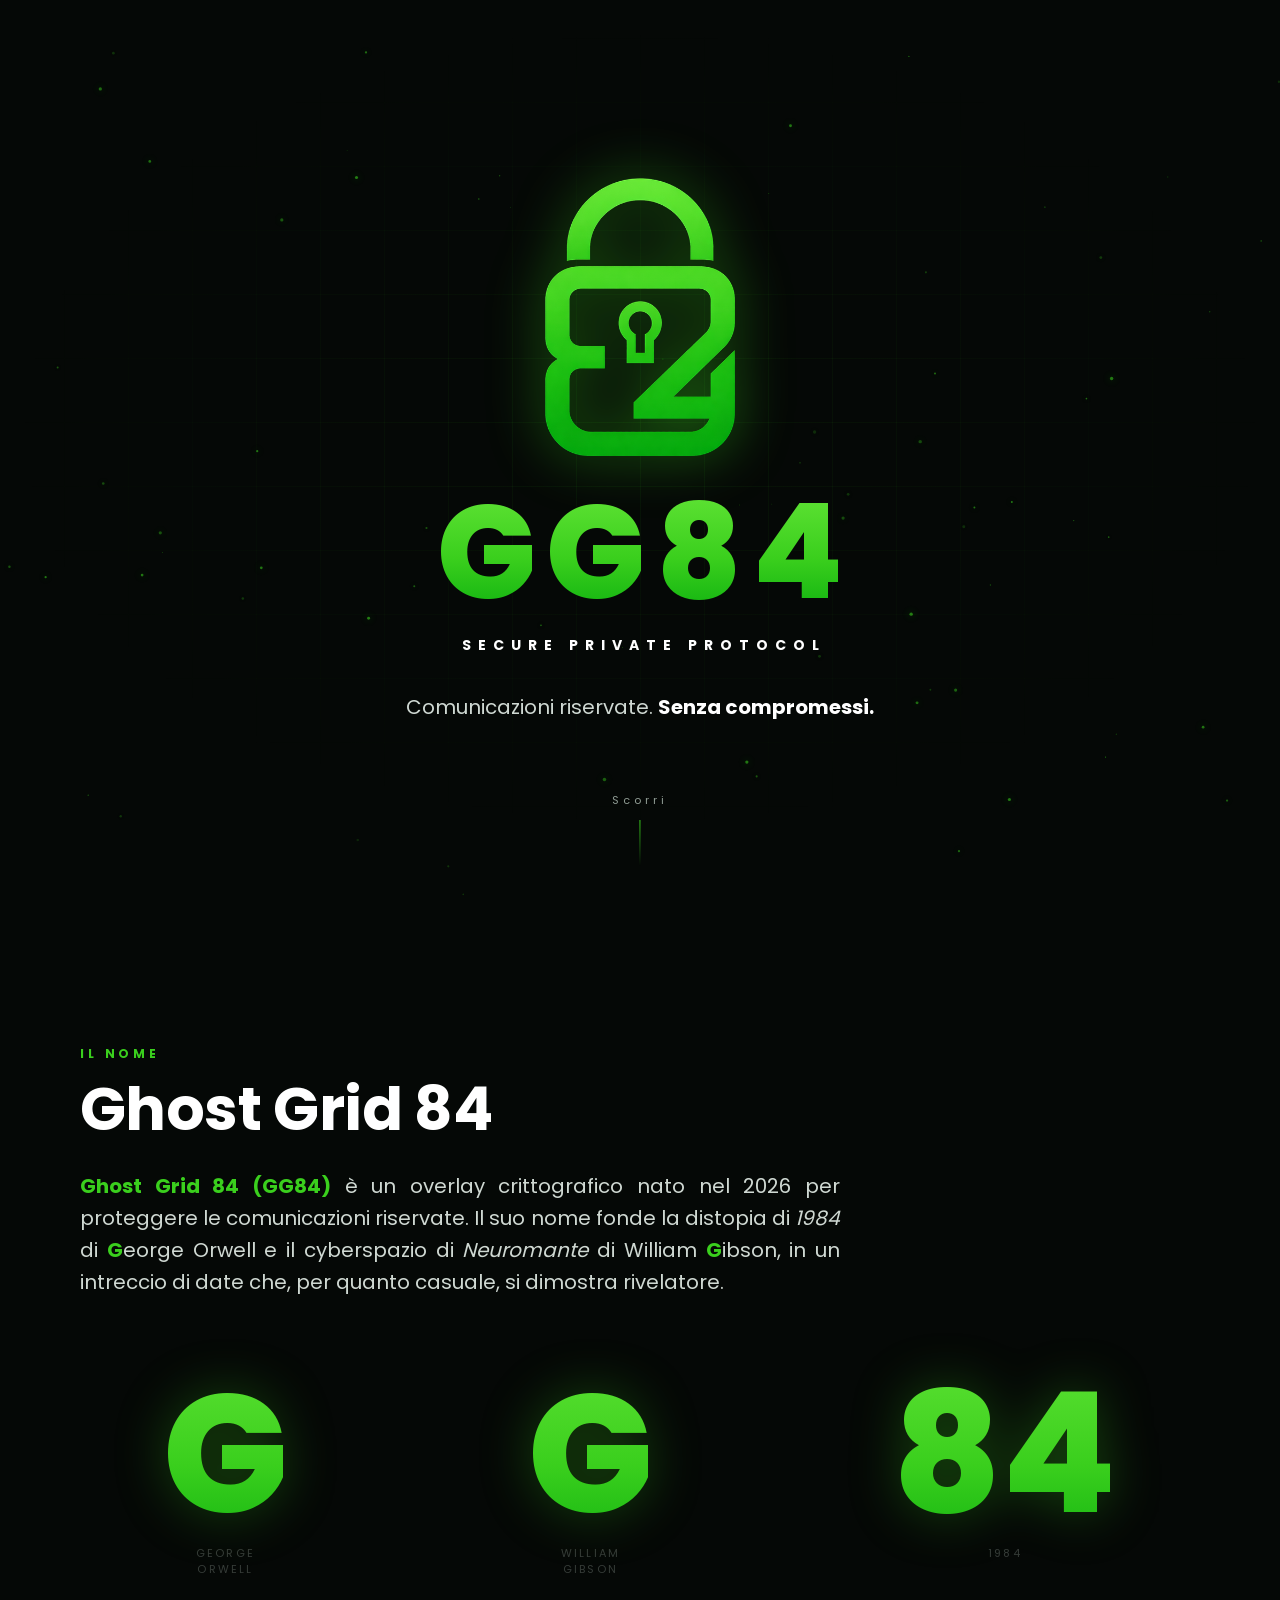
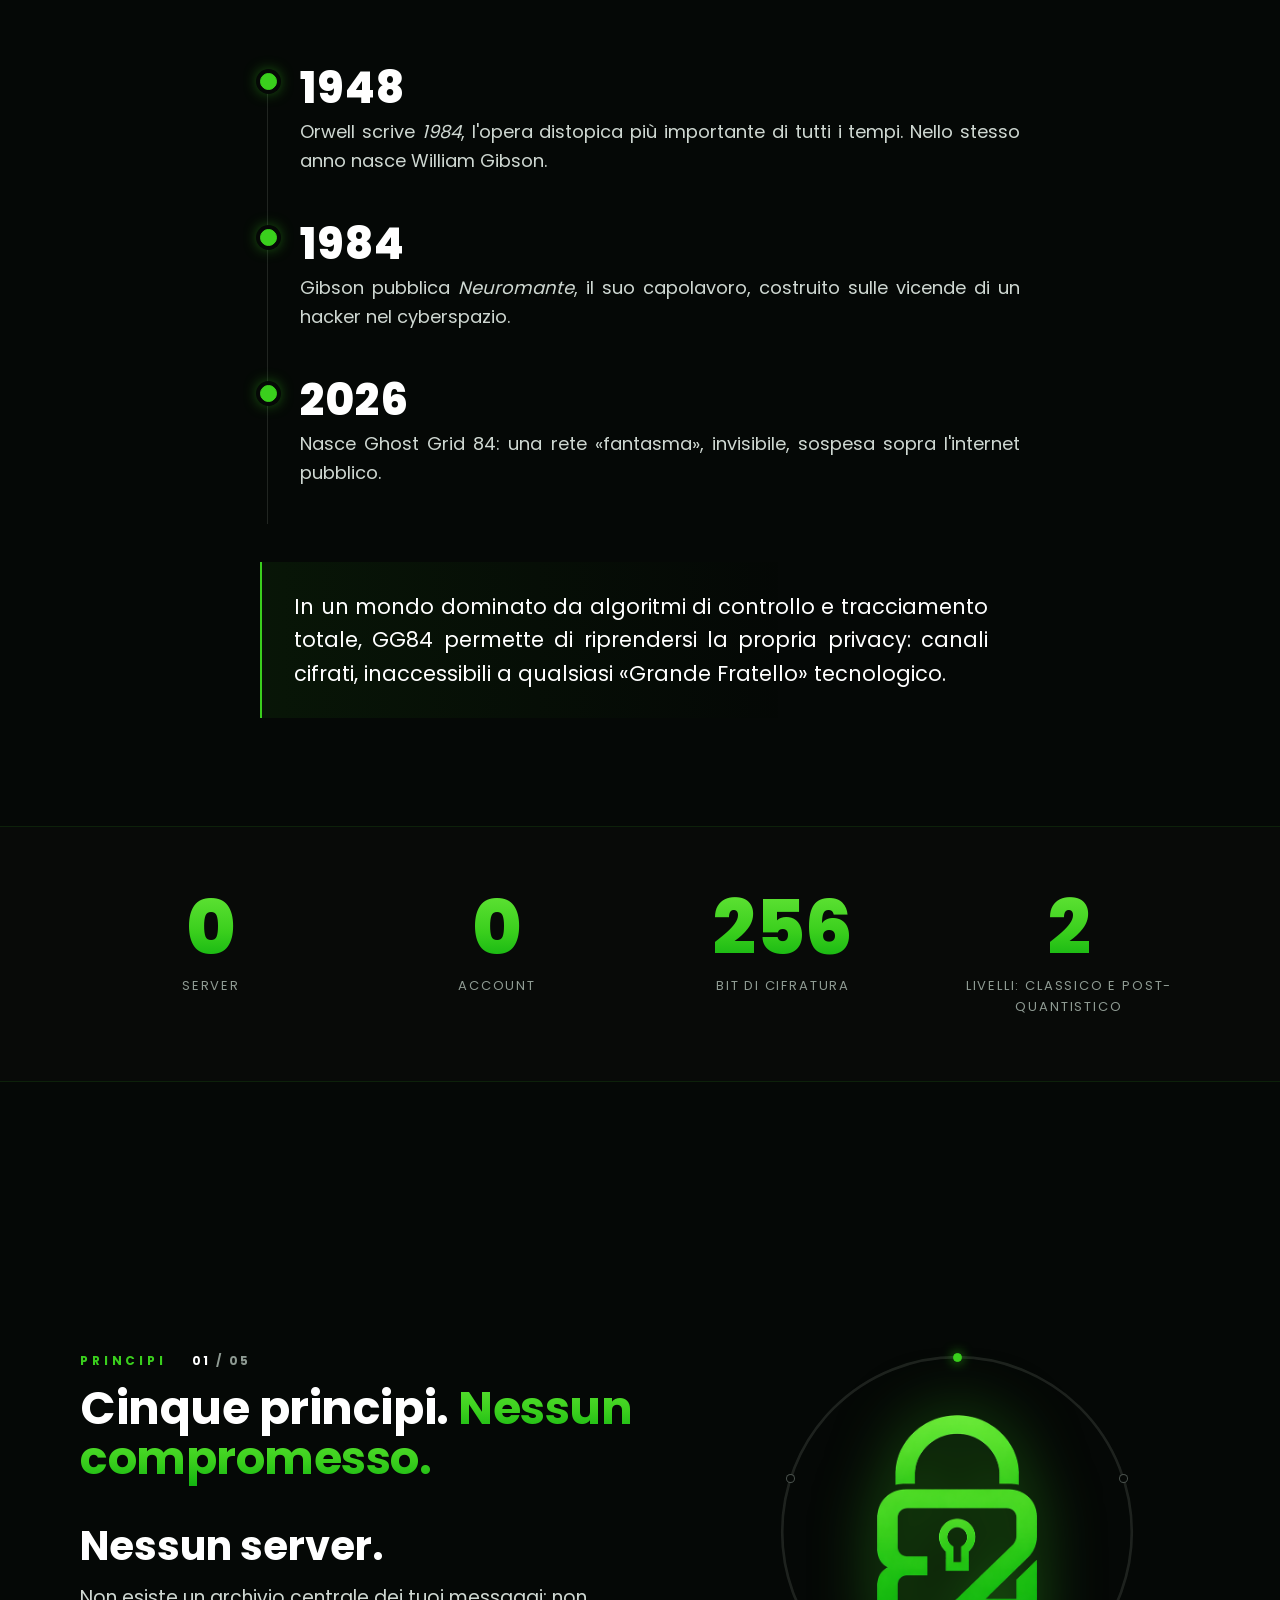
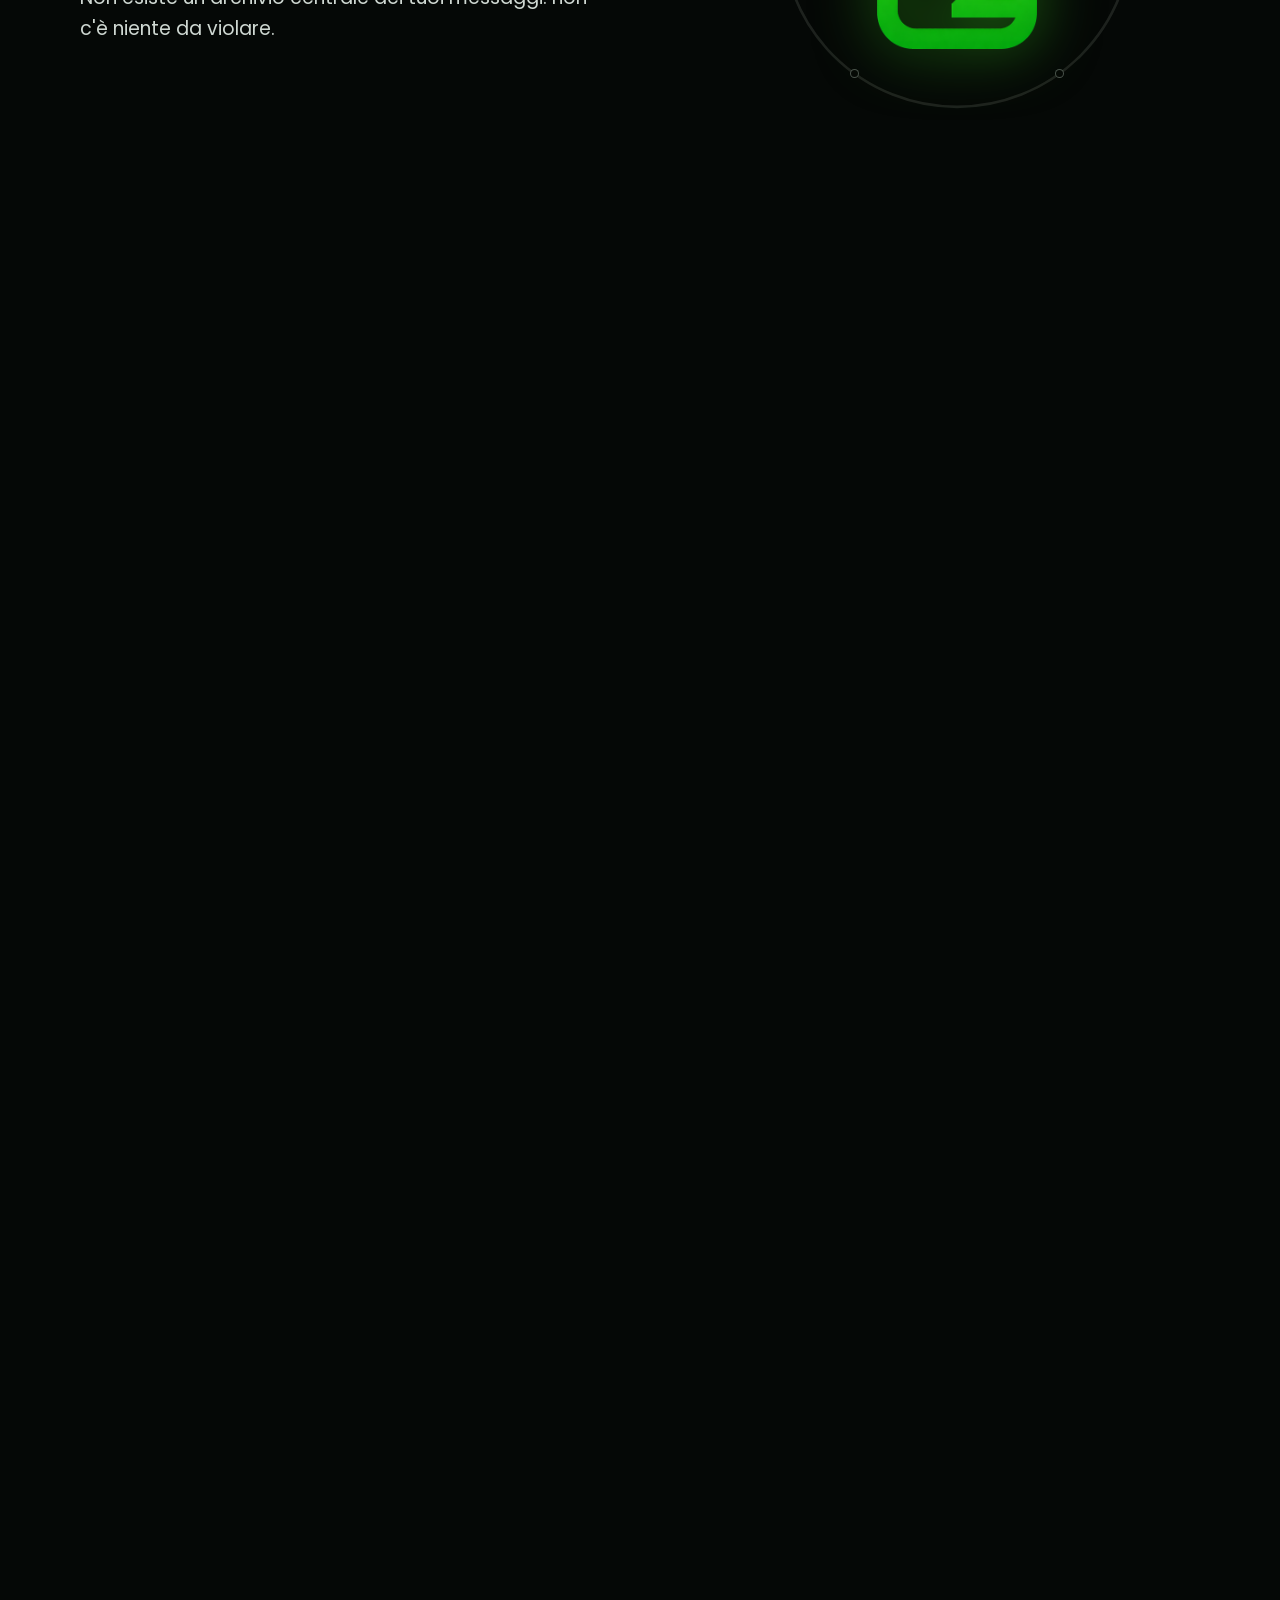
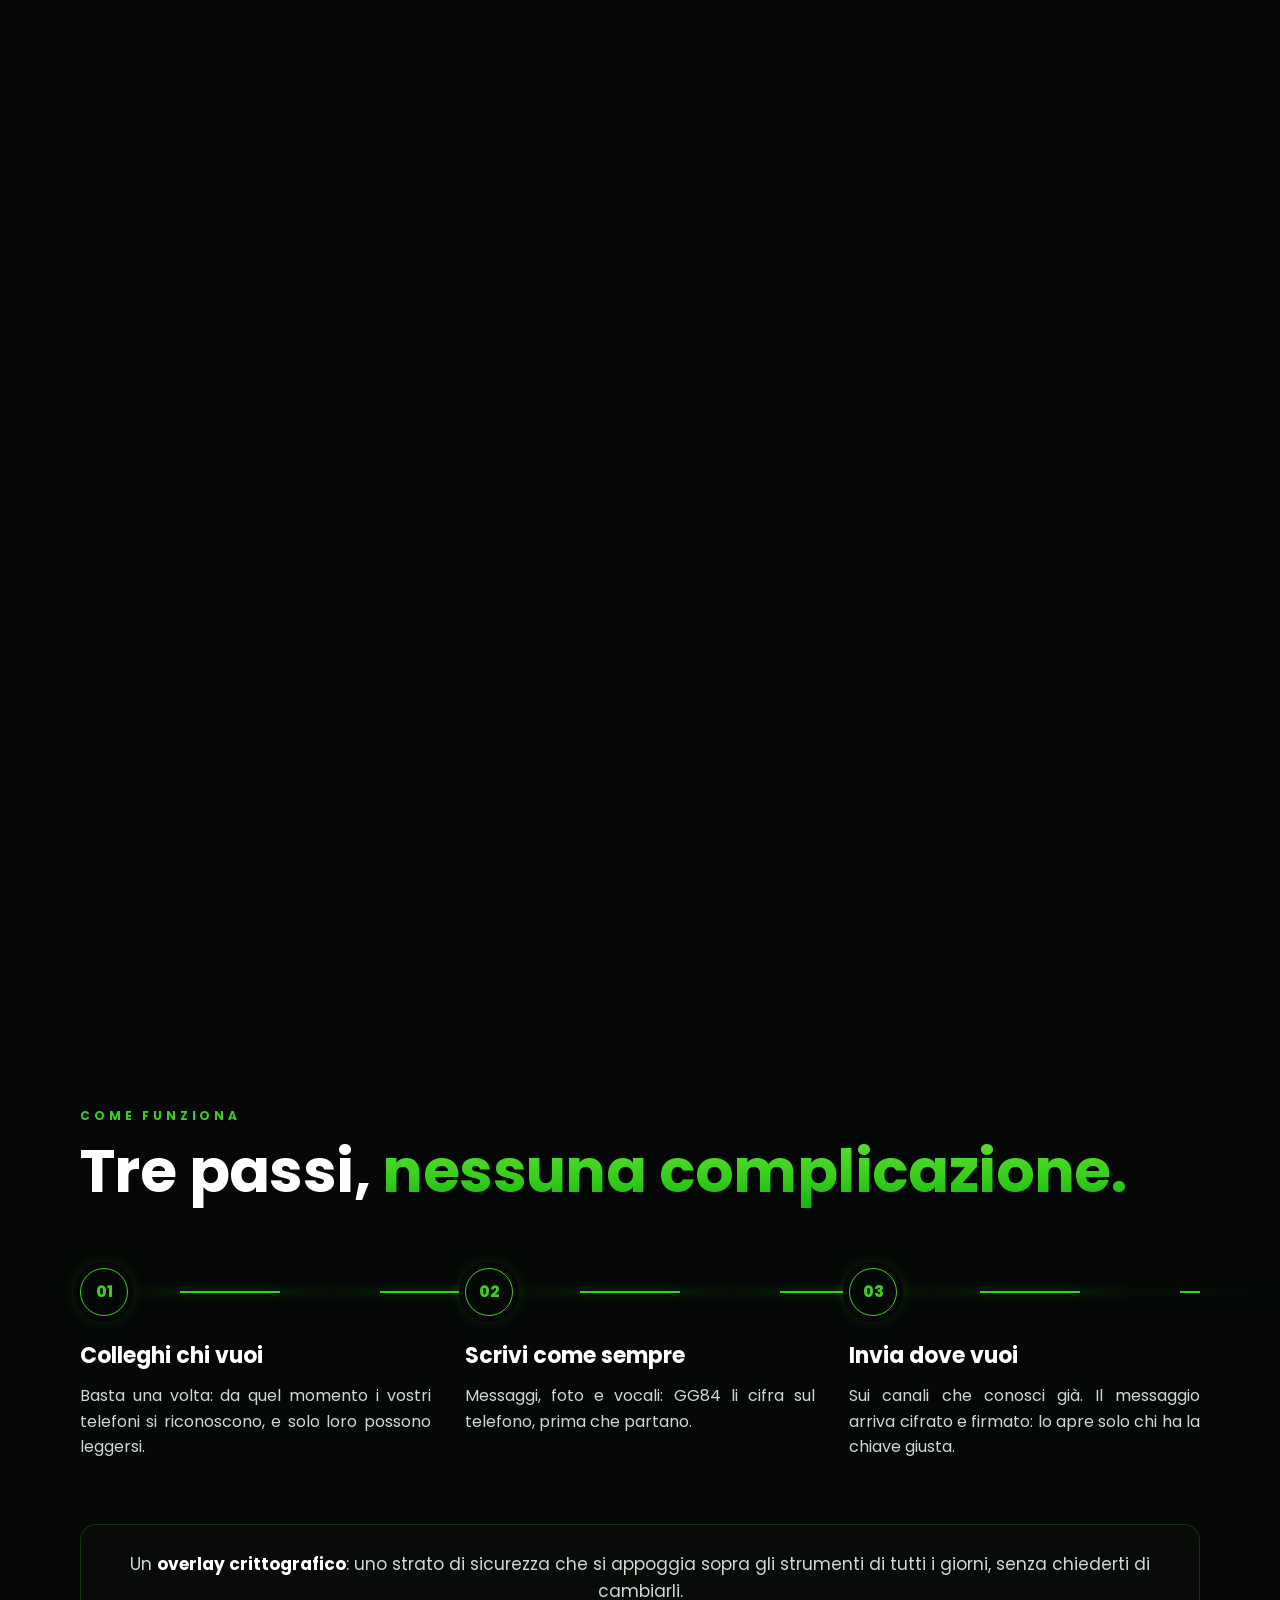
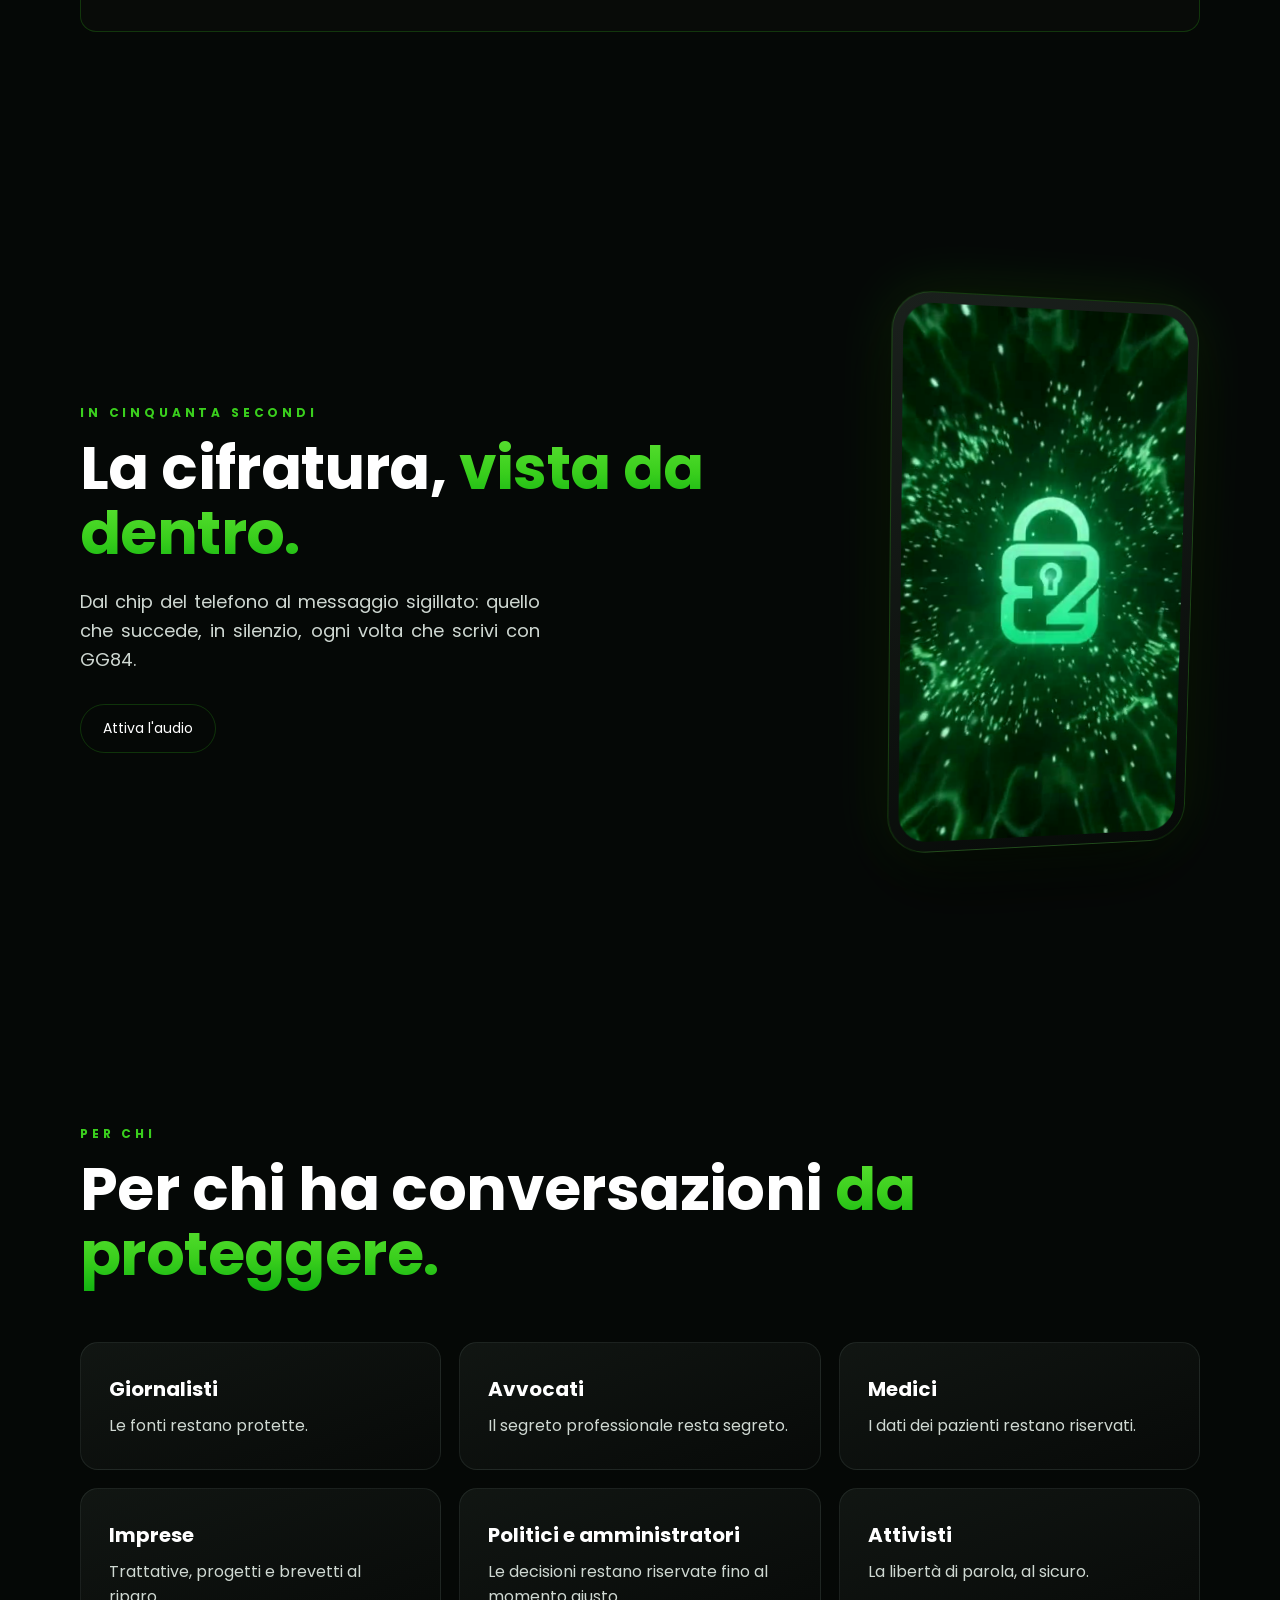
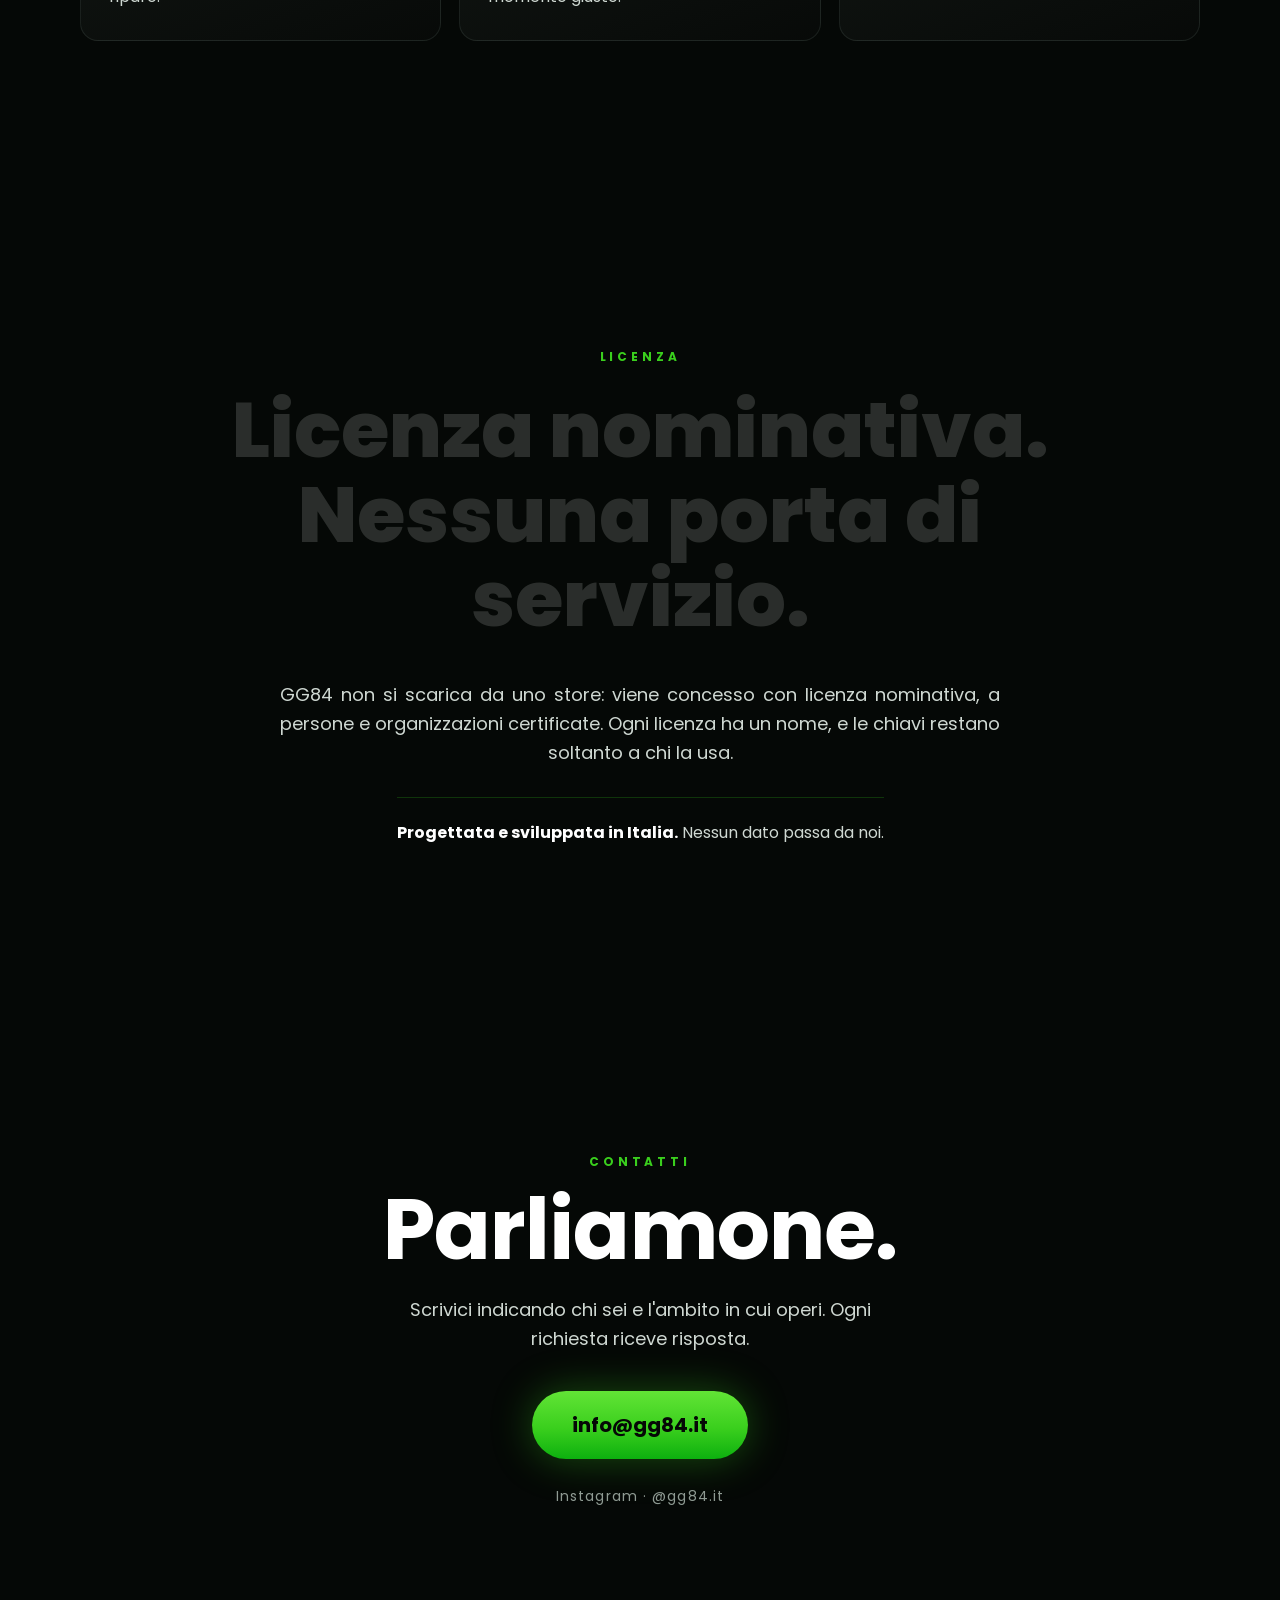
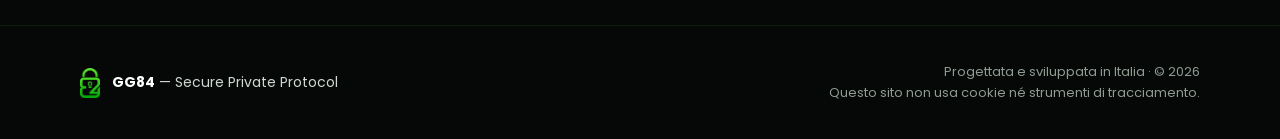
==== commit 4d64391f: "Sito: ping di sonar, morbido, a ogni scorrimento Il suono parte al primo tocco o clic sulla pagina (" ====
--- a/index.html
+++ b/index.html
@@ -195,5 +195,6 @@
 </footer>
 
 <script src="risorse/scorrimento.js"></script>
+<script src="risorse/suono.js"></script>
 </body>
 </html>
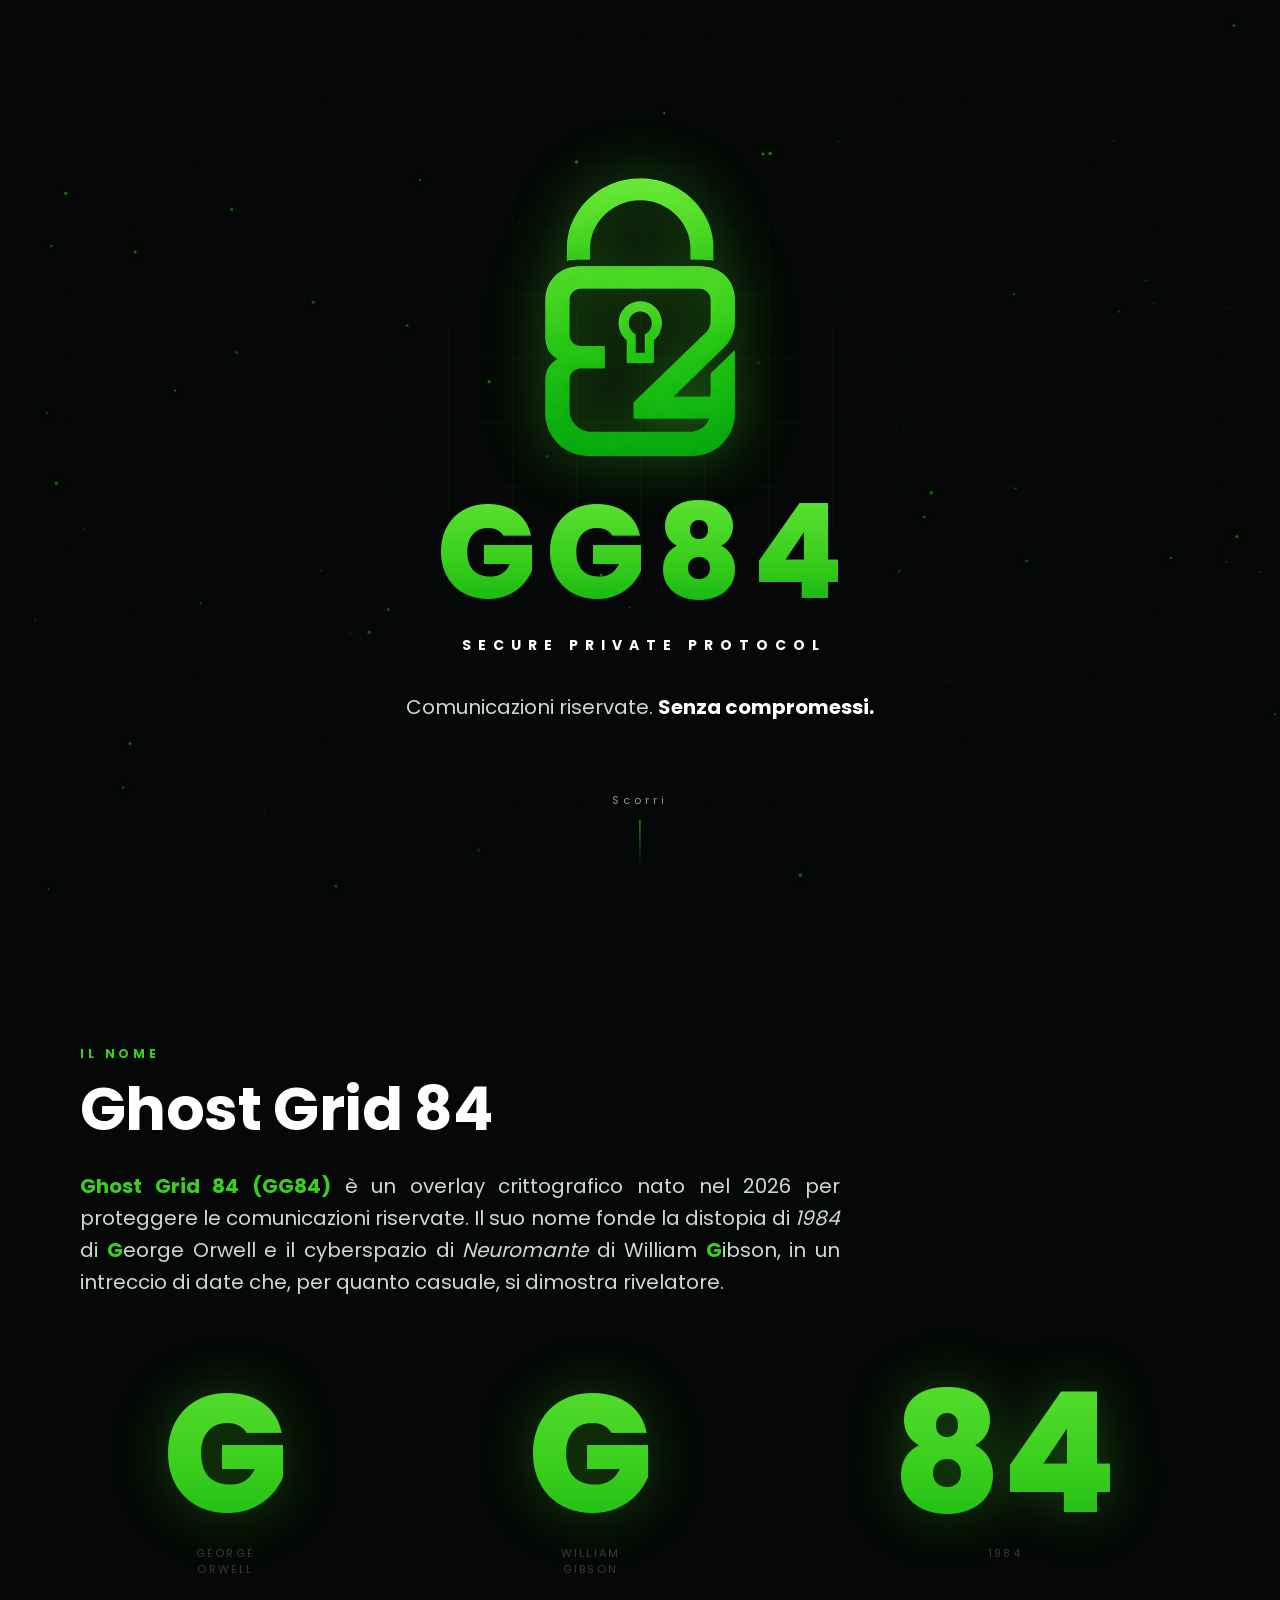
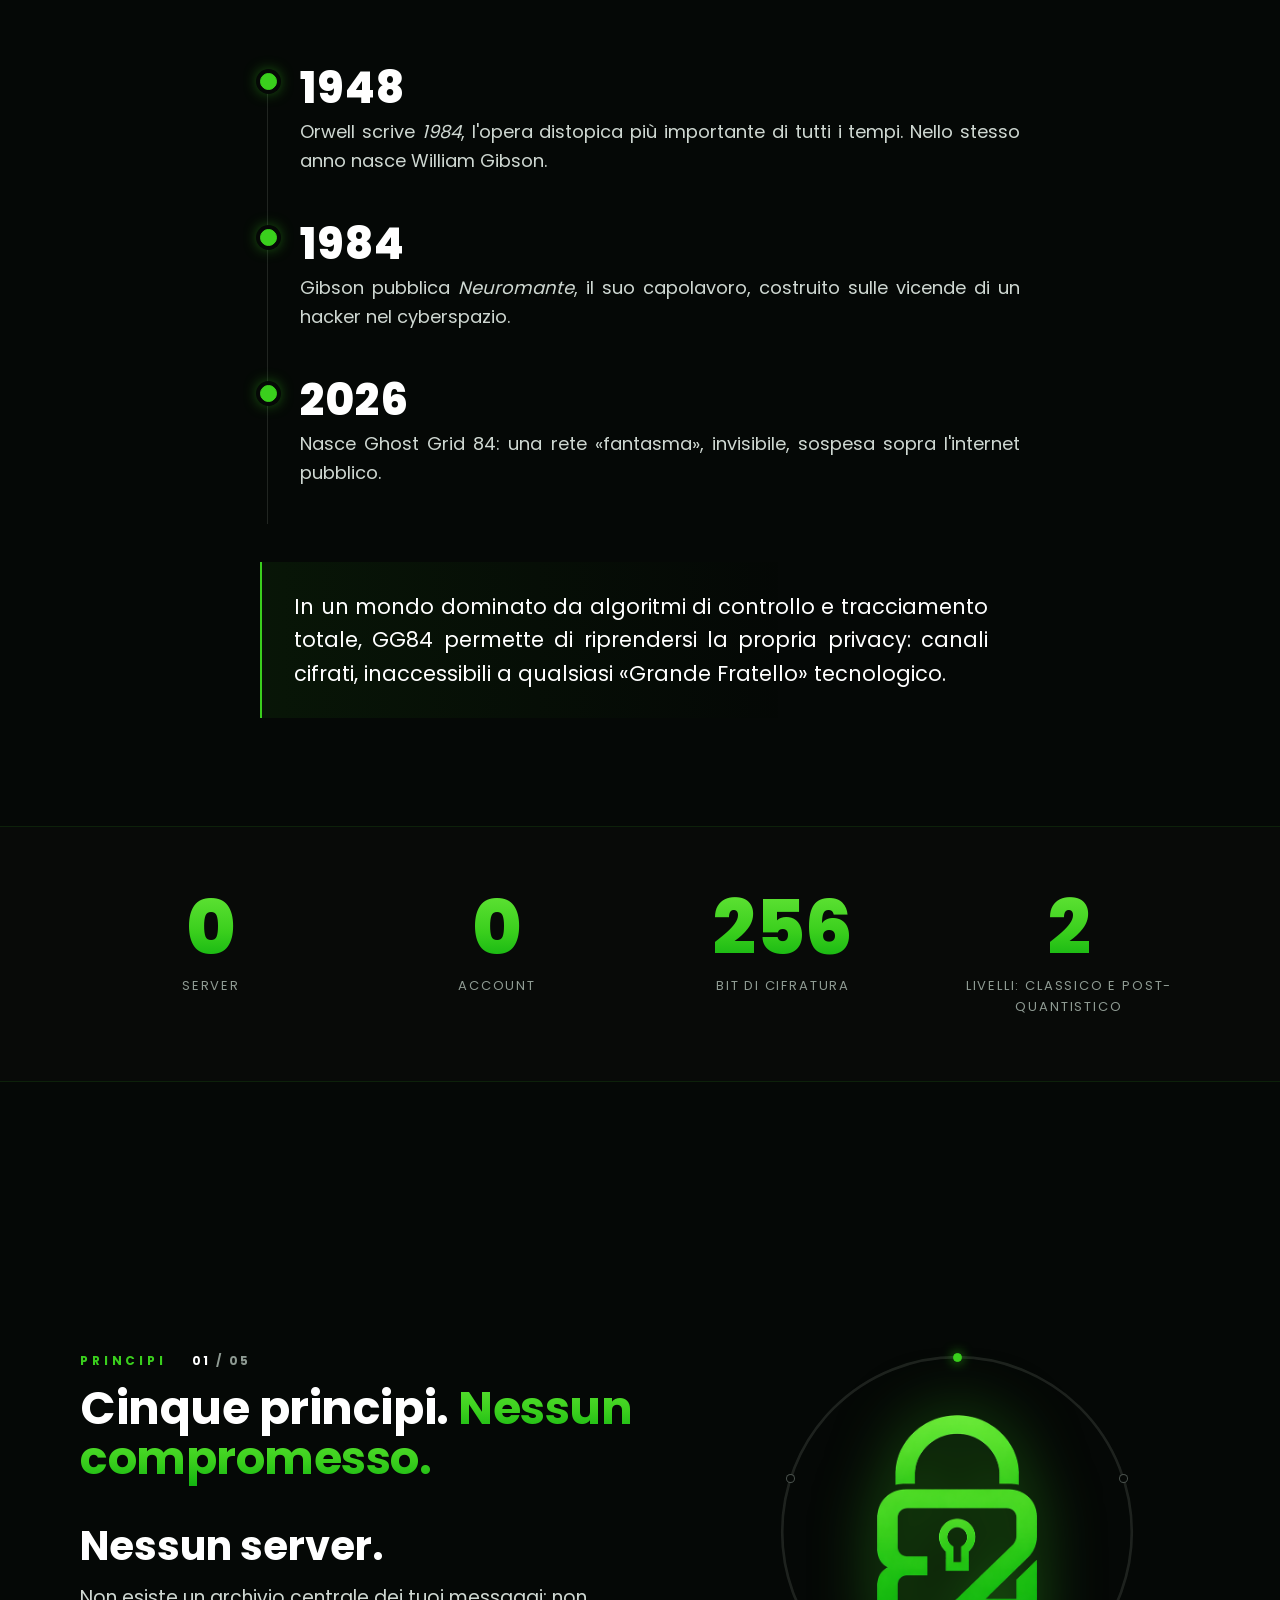
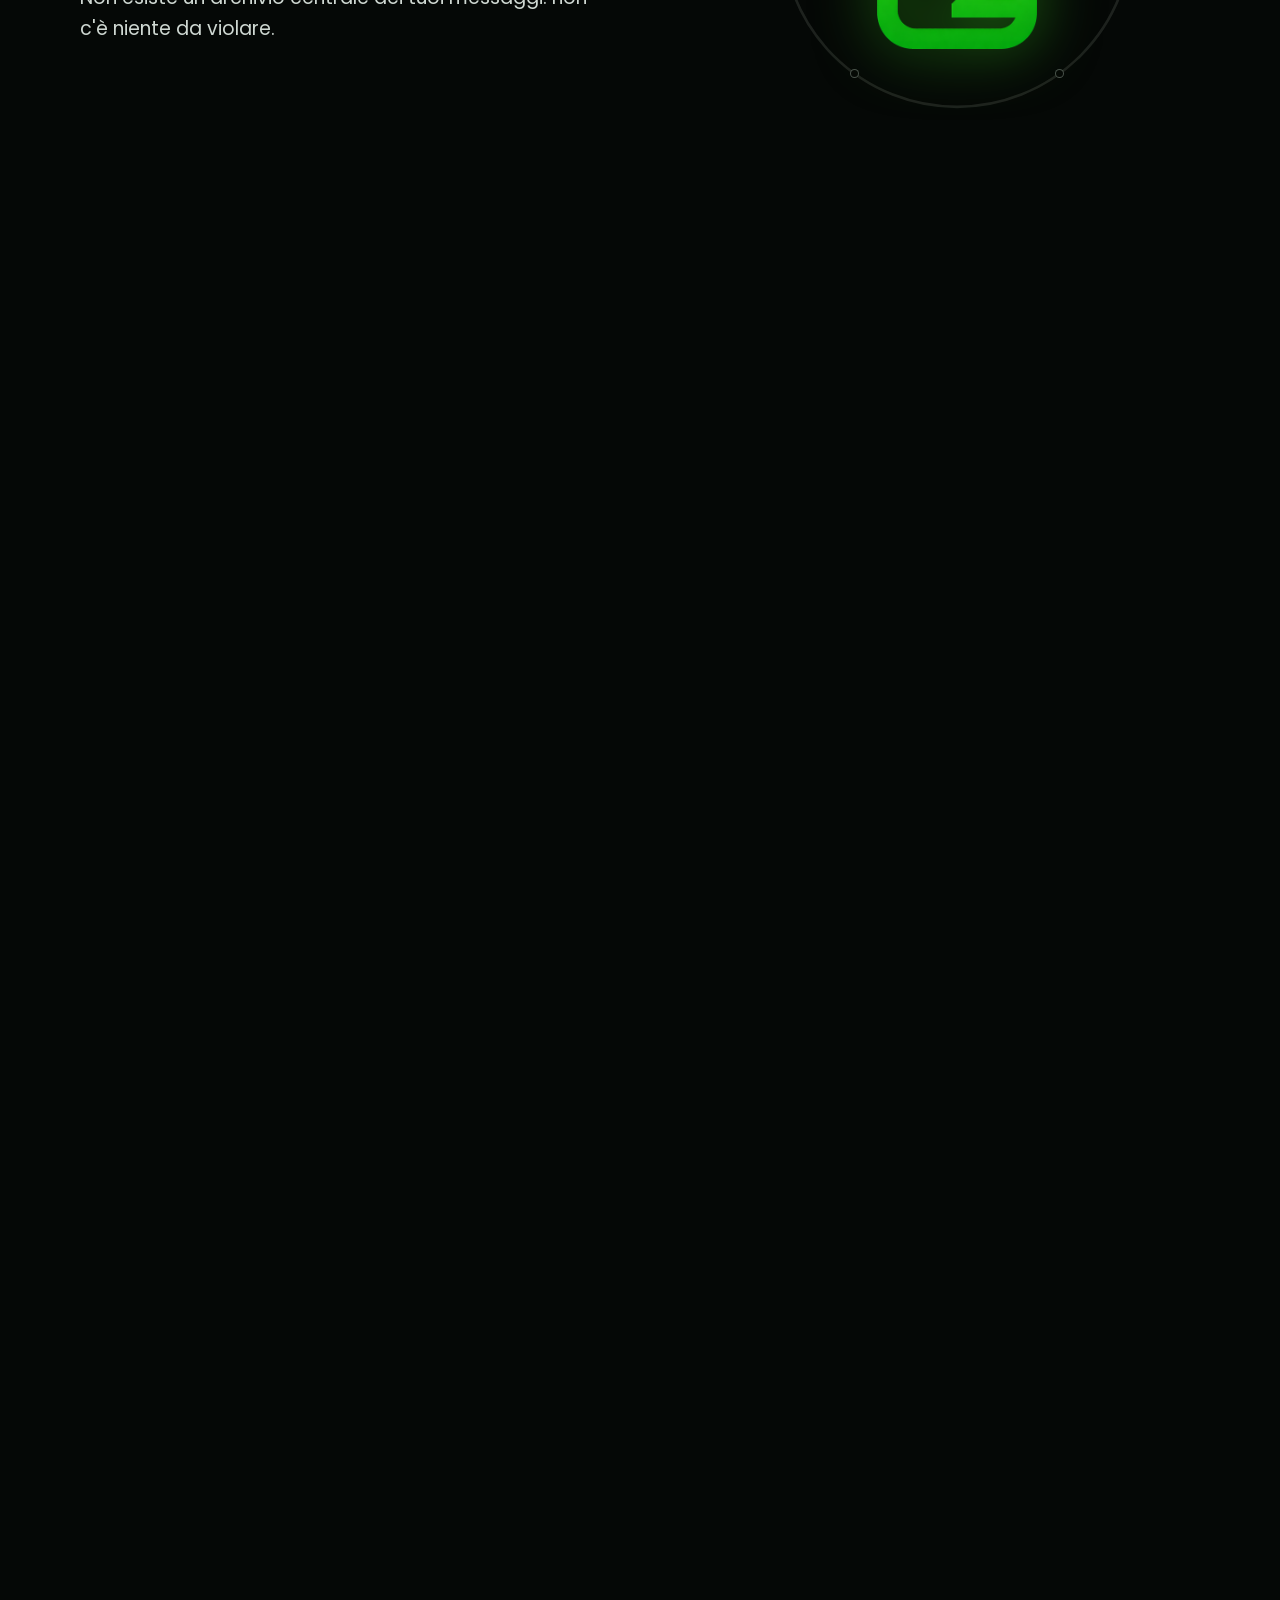
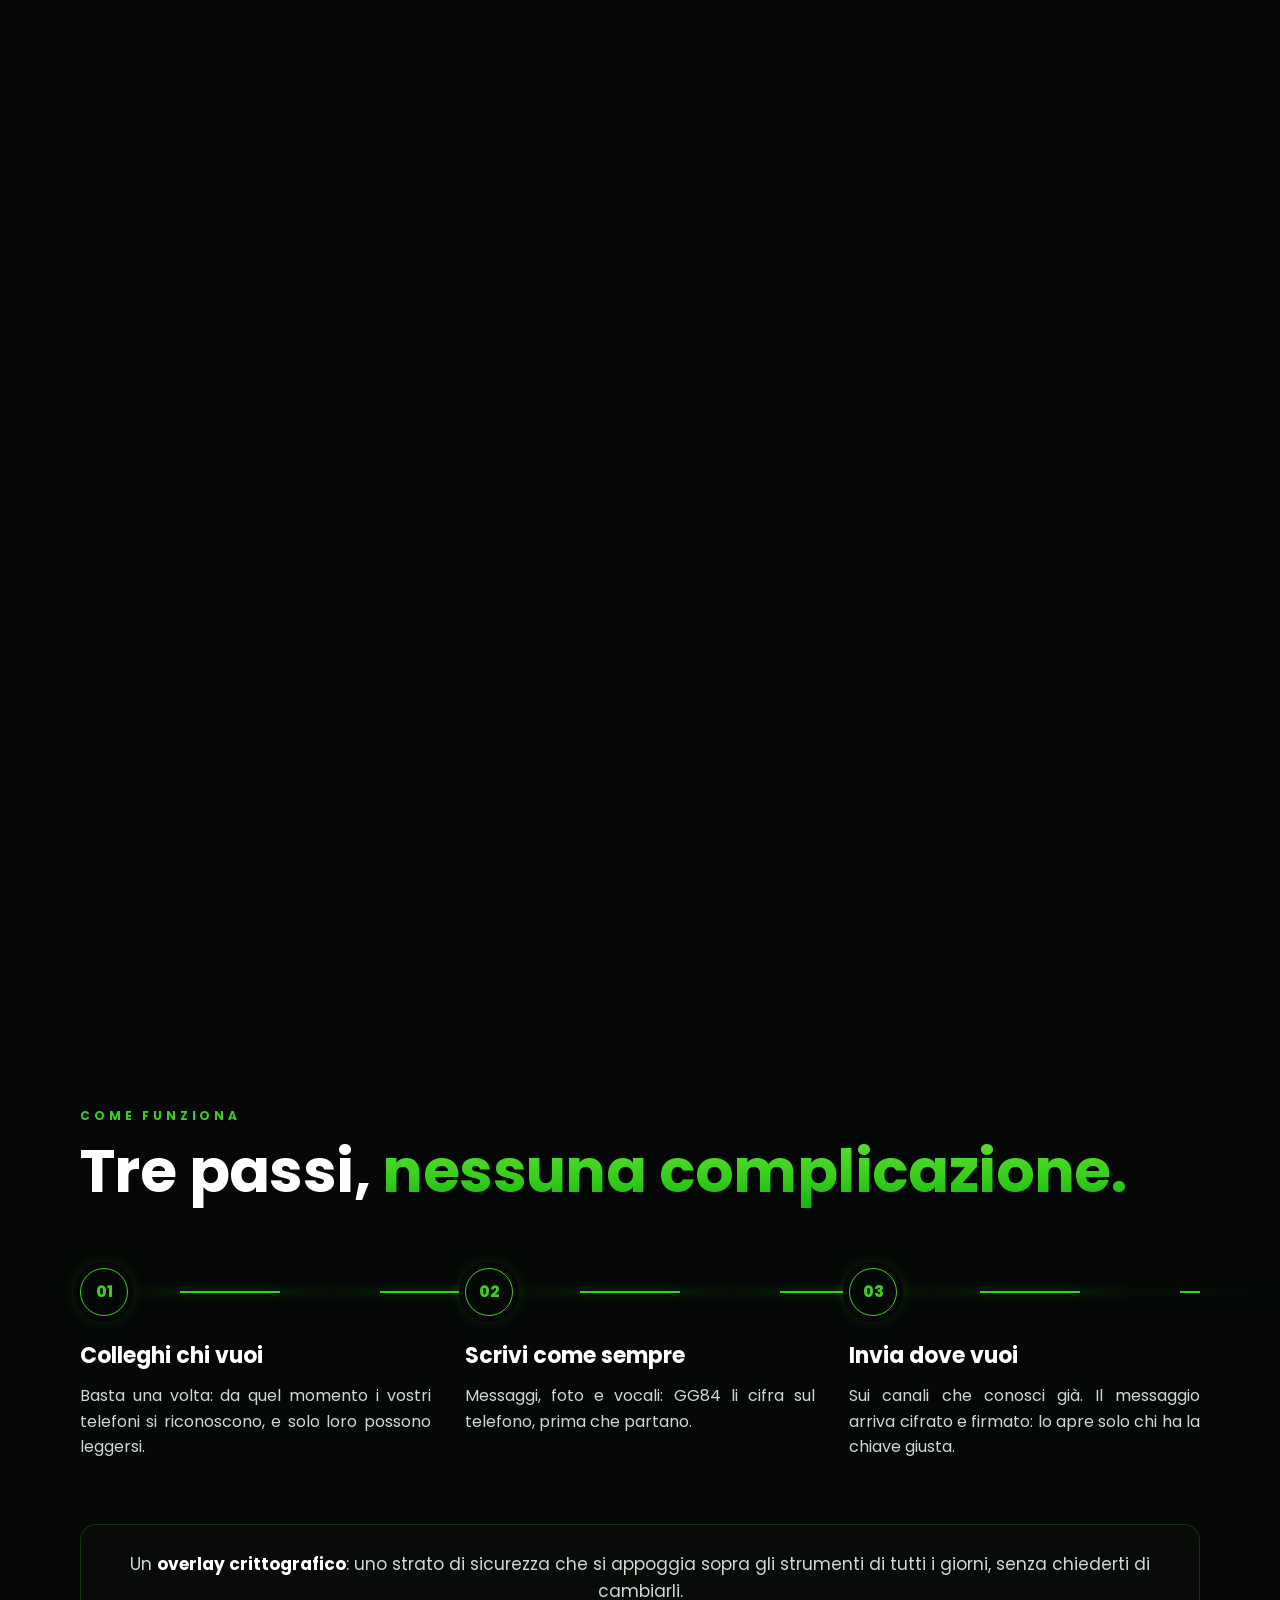
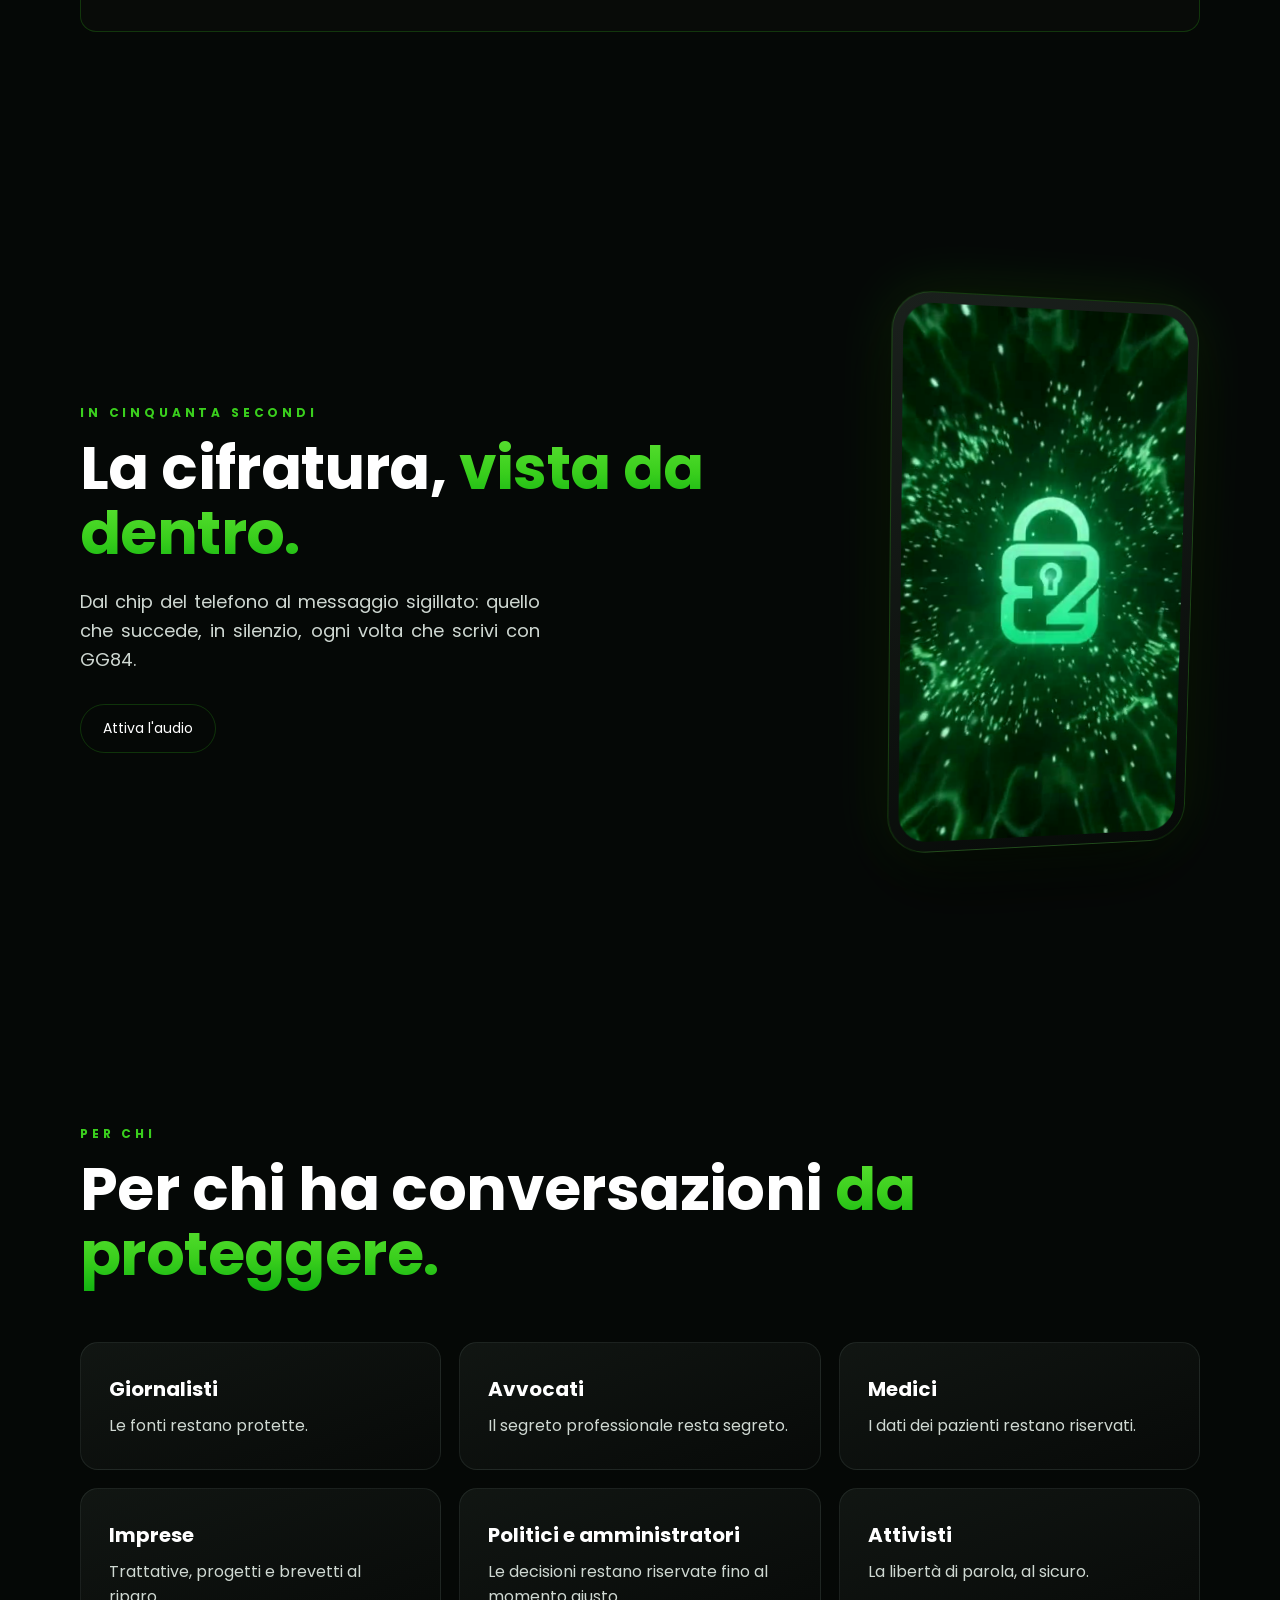
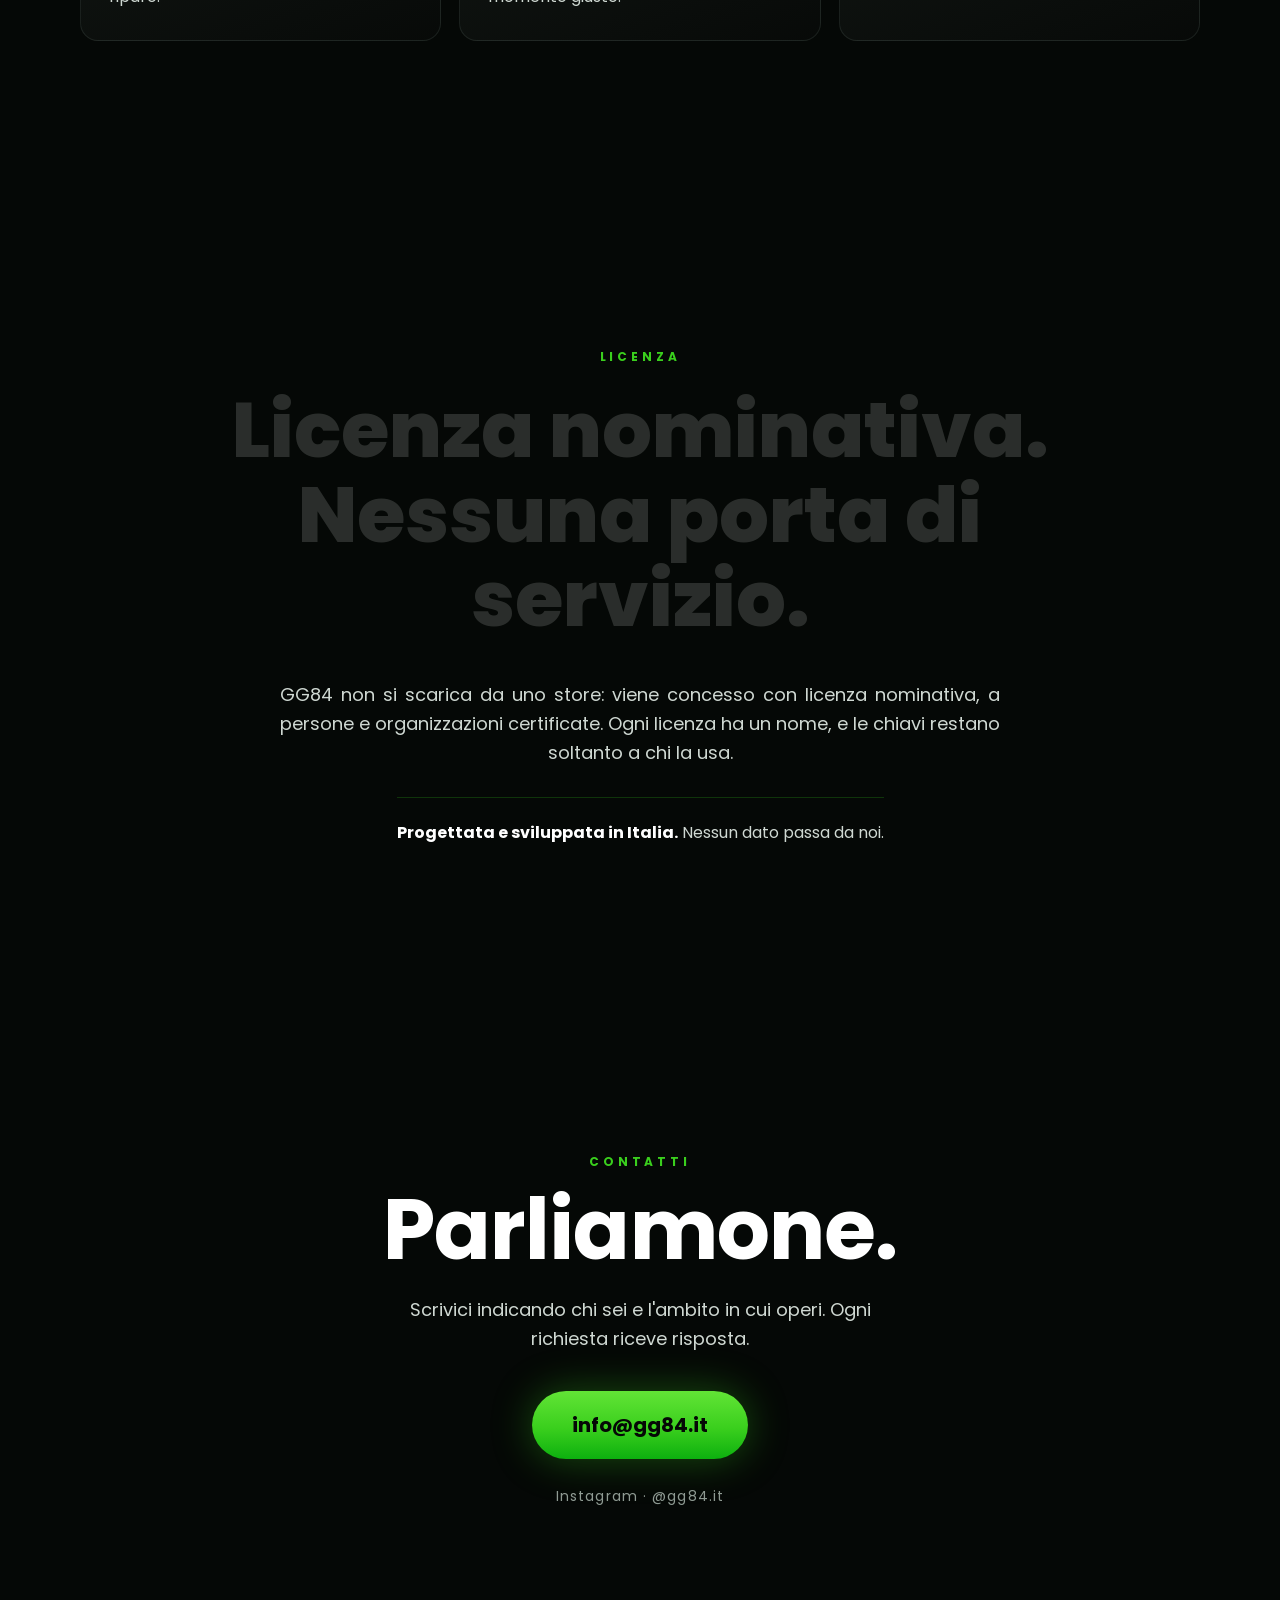
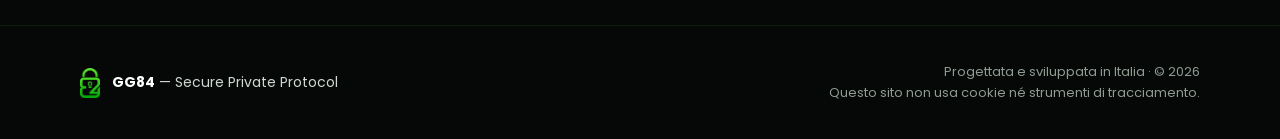
==== commit 5595f816: "Sito: tolto il suono allo scorrimento, resta solo l'audio del video" ====
--- a/index.html
+++ b/index.html
@@ -195,6 +195,5 @@
 </footer>
 
 <script src="risorse/scorrimento.js"></script>
-<script src="risorse/suono.js"></script>
 </body>
 </html>
